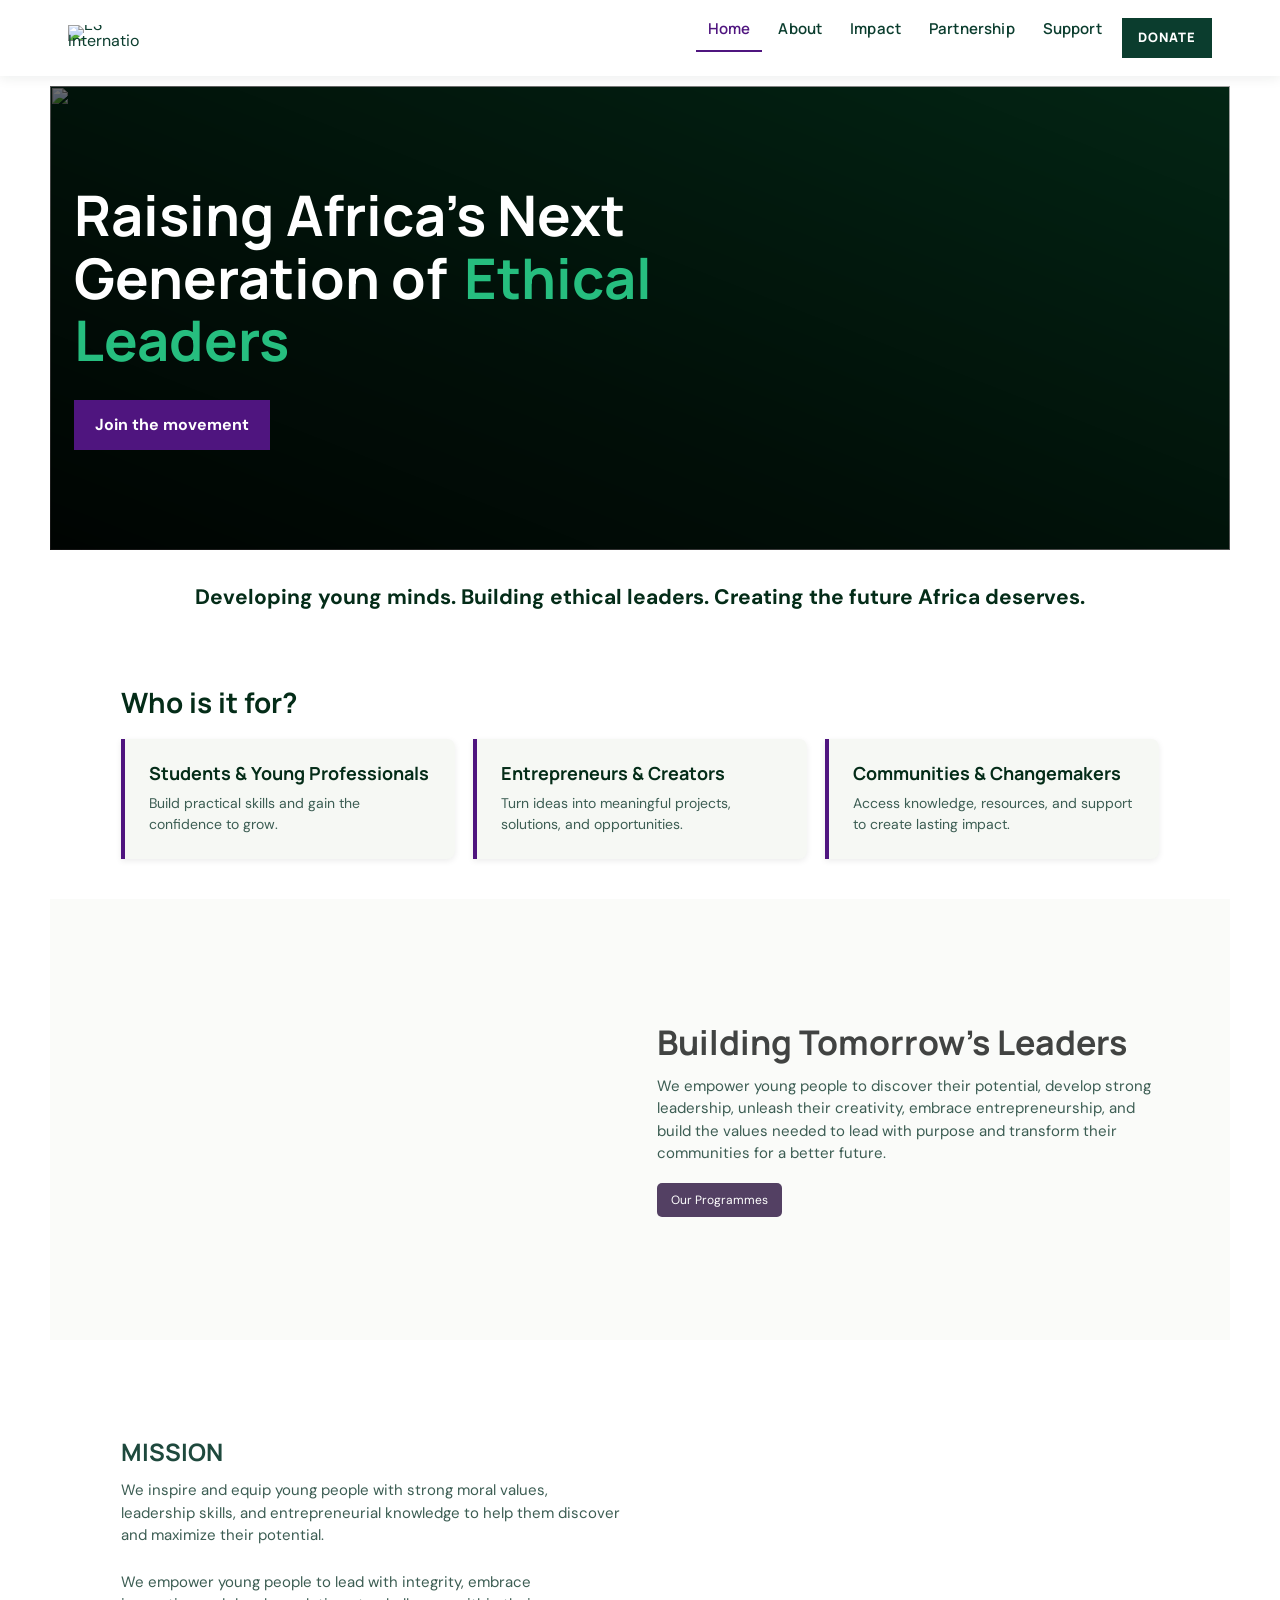
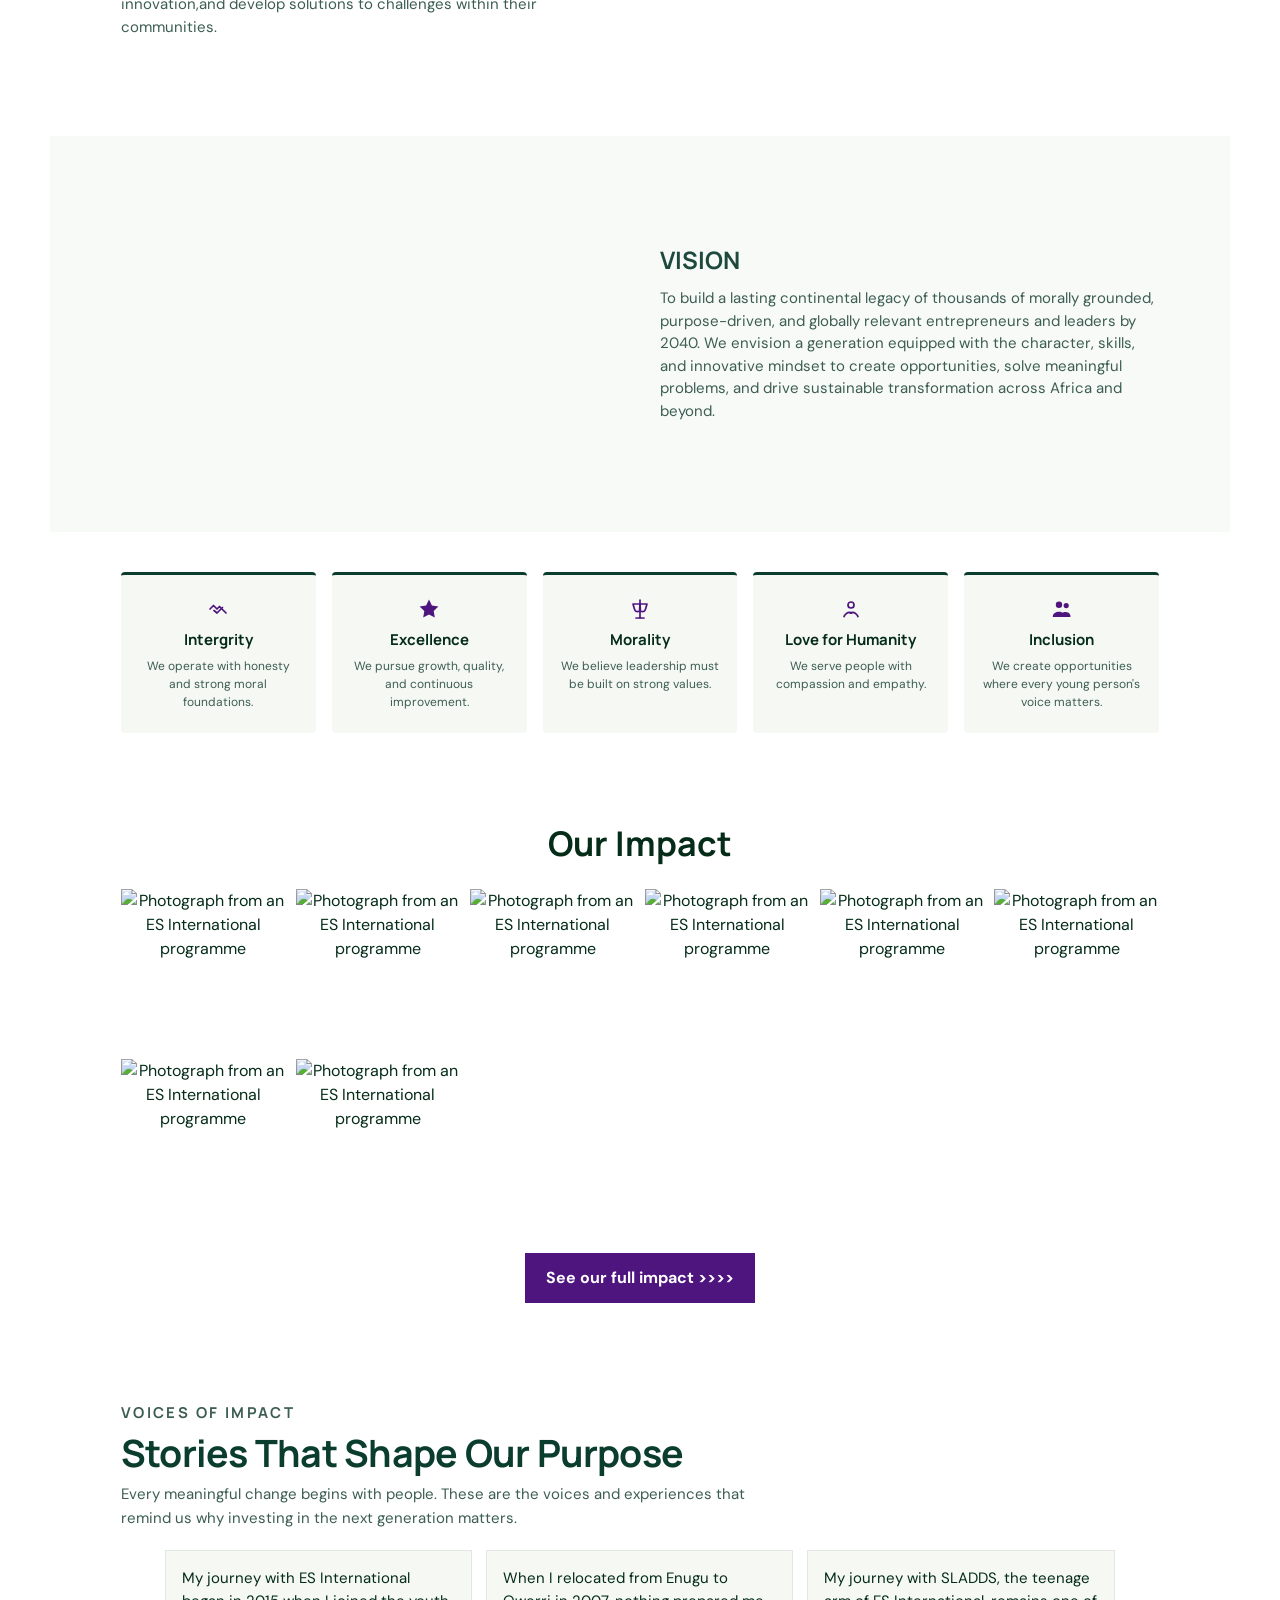
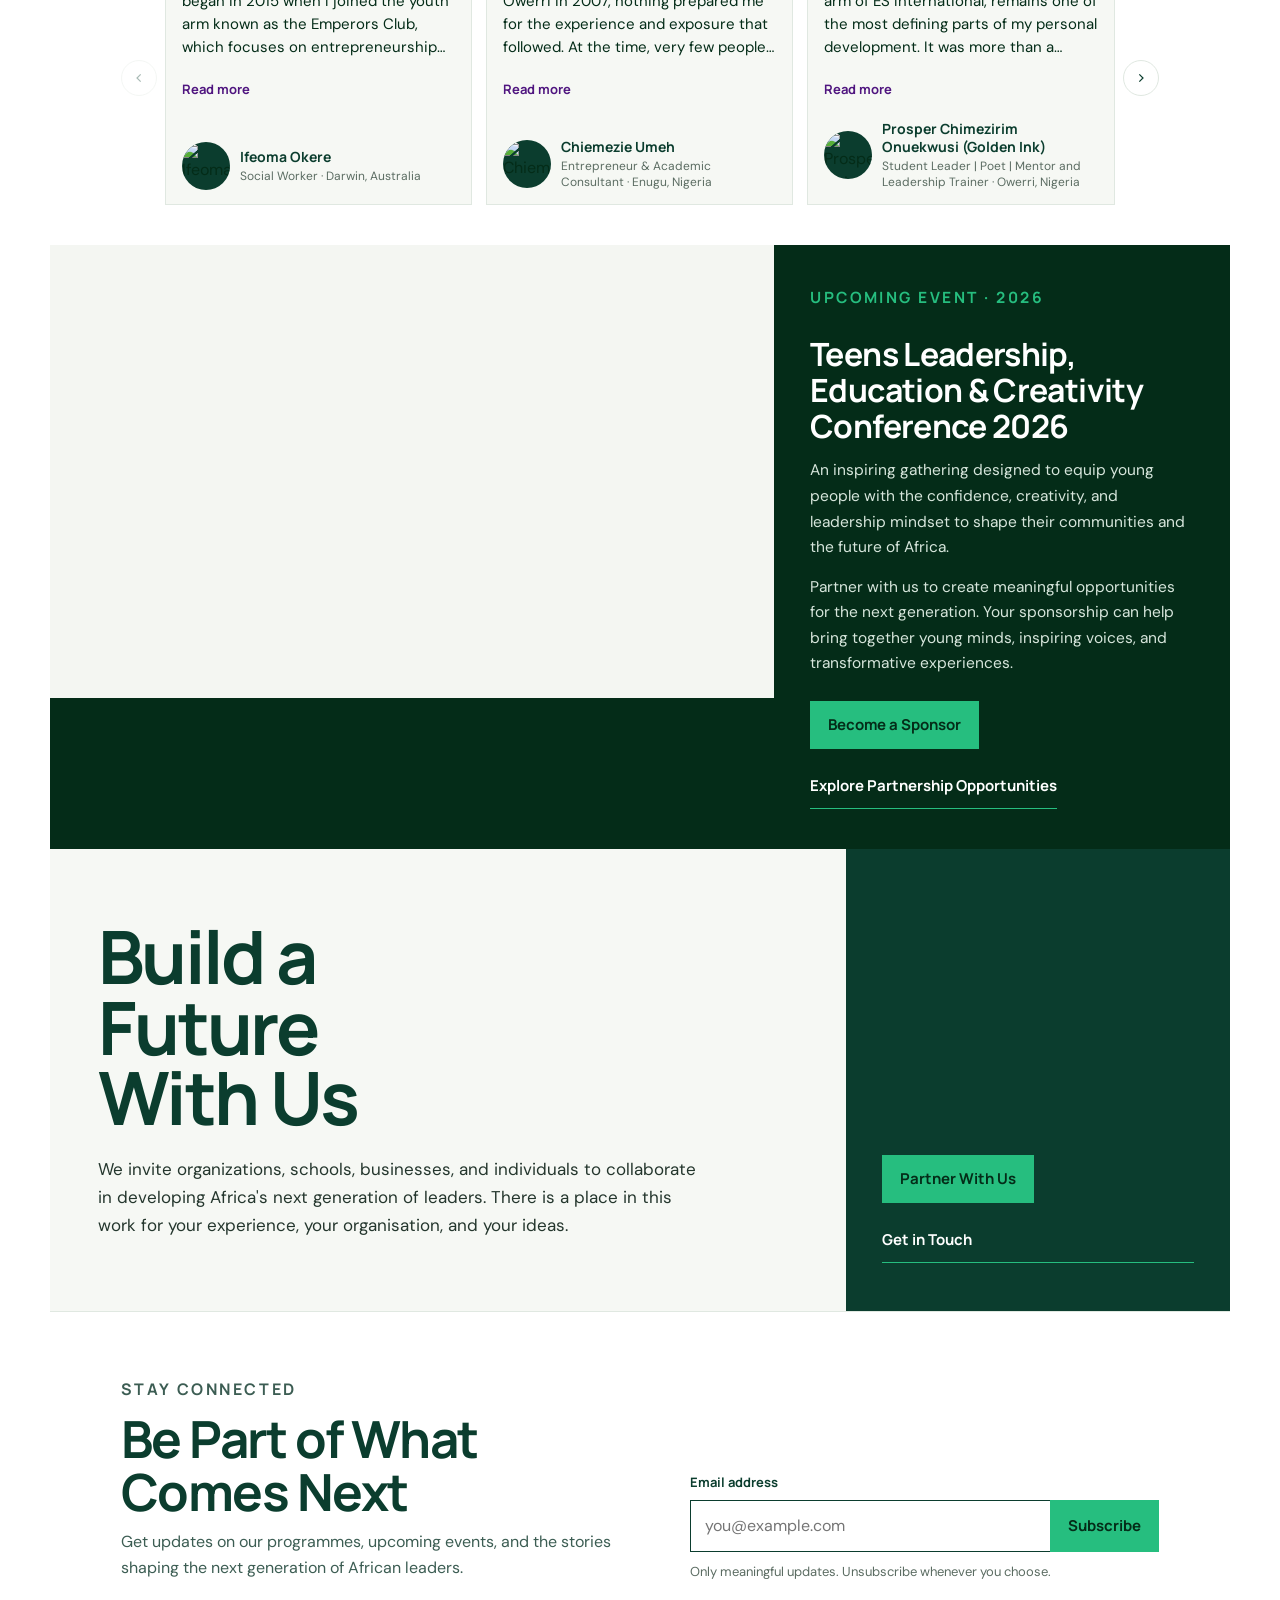
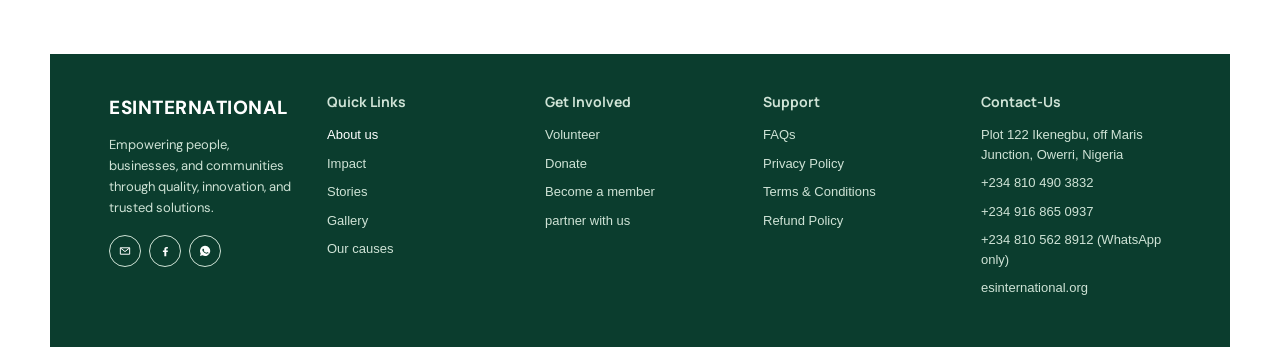
==== index.html @ cbd88cc2 "Update image elements across multiple pages to include data attributes for dynamic loading, and add " ====
<!DOCTYPE html>
<html lang="en">

<head>
  <meta charset="UTF-8">
  <meta name="viewport" content="width=device-width, initial-scale=1">
  <title>Home - ESINTERNATIONAL</title>
  <link rel="preconnect" href="https://fonts.googleapis.com">
  <link rel="preconnect" href="https://fonts.gstatic.com" crossorigin>
  <link href="https://fonts.googleapis.com/css2?family=DM+Sans:ital,opsz,wght@0,9..40,400;0,9..40,500;0,9..40,700&family=Manrope:wght@600;700;800&display=swap" rel="stylesheet">
  <link rel="preload" as="image" href="https://res.cloudinary.com/ytqwaayr/image/upload/f_auto,q_auto,w_1280/v1790820852/file_00000000d9d48210a40a901cc778ddf7.png" imagesrcset="https://res.cloudinary.com/ytqwaayr/image/upload/f_auto,q_auto,w_640/v1790820852/file_00000000d9d48210a40a901cc778ddf7.png 640w, https://res.cloudinary.com/ytqwaayr/image/upload/f_auto,q_auto,w_960/v1790820852/file_00000000d9d48210a40a901cc778ddf7.png 960w, https://res.cloudinary.com/ytqwaayr/image/upload/f_auto,q_auto,w_1280/v1790820852/file_00000000d9d48210a40a901cc778ddf7.png 1280w, https://res.cloudinary.com/ytqwaayr/image/upload/f_auto,q_auto,w_1600/v1790820852/file_00000000d9d48210a40a901cc778ddf7.png 1600w" imagesizes="100vw" fetchpriority="high">
  <link href="https://cdn.jsdelivr.net/npm/bootstrap@5.3.8/dist/css/bootstrap.min.css" rel="stylesheet" integrity="sha384-sRIl4kxILFvY47J16cr9ZwB07vP4J8+LH7qKQnuqkuIAvNWLzeN8tE5YBujZqJLB" crossorigin="anonymous">
  <link rel="stylesheet" href="style.css">
</head>

<body>
  <a class="skip-link" href="#main">Skip to content</a>
  <header class="site-header">
    <button class="nav-backdrop" type="button" tabindex="-1" aria-label="Close menu"></button>
    <div class="site-header-inner">
      <a class="logo" href="index.html" aria-label="ES International">
        <img src="https://res.cloudinary.com/ytqwaayr/image/upload/f_auto,q_auto,w_160/v1791012671/transparent-color-logo.png" alt="ES International" width="1913" height="680" decoding="async">
      </a>
      <button class="nav-toggle" type="button" aria-expanded="false" aria-controls="site-nav" aria-label="Open menu">
        <span class="nav-toggle-box" aria-hidden="true"><span></span><span></span><span></span></span>
      </button>
      <nav id="site-nav" class="site-nav" aria-label="Primary">
        <ul class="navlink">
          <li><a href="index.html" aria-current="page">Home</a></li>
          <li><a href="about.html">About</a></li>
          <li><a href="impact.html">Impact</a></li>
          <li><a href="partnership.html">Partnership</a></li>
          <li><a href="support.html">Support</a></li>
          <!-- Restore when programmes.html exists: <li><a href="programmes.html">Programmes</a></li> -->
        </ul>
        <a class="nav-donate" href="donate.html">Donate</a>
      </nav>
    </div>
  </header>

  <div id="page-body">
    <div class="container">
      <main id="main">
        <section class="hero">
          <div id="heroCarousel" class="carousel slide carousel-fade hero-carousel" data-bs-ride="carousel" aria-label="Home highlights">
            <div class="carousel-inner">
              <div class="carousel-item active">
                <img src="https://res.cloudinary.com/ytqwaayr/image/upload/f_auto,q_auto,w_1280/v1790820852/file_00000000d9d48210a40a901cc778ddf7.png" srcset="https://res.cloudinary.com/ytqwaayr/image/upload/f_auto,q_auto,w_640/v1790820852/file_00000000d9d48210a40a901cc778ddf7.png 640w, https://res.cloudinary.com/ytqwaayr/image/upload/f_auto,q_auto,w_960/v1790820852/file_00000000d9d48210a40a901cc778ddf7.png 960w, https://res.cloudinary.com/ytqwaayr/image/upload/f_auto,q_auto,w_1280/v1790820852/file_00000000d9d48210a40a901cc778ddf7.png 1280w, https://res.cloudinary.com/ytqwaayr/image/upload/f_auto,q_auto,w_1600/v1790820852/file_00000000d9d48210a40a901cc778ddf7.png 1600w" sizes="100vw" alt="" width="1600" height="1000" fetchpriority="high" decoding="async">
              </div>
              <div class="carousel-item">
                <img src="https://res.cloudinary.com/ytqwaayr/image/upload/f_auto,q_auto,w_1280/v1790820363/file_00000000a0cc8210b4a046cbe4952ed2.png" srcset="https://res.cloudinary.com/ytqwaayr/image/upload/f_auto,q_auto,w_640/v1790820363/file_00000000a0cc8210b4a046cbe4952ed2.png 640w, https://res.cloudinary.com/ytqwaayr/image/upload/f_auto,q_auto,w_960/v1790820363/file_00000000a0cc8210b4a046cbe4952ed2.png 960w, https://res.cloudinary.com/ytqwaayr/image/upload/f_auto,q_auto,w_1280/v1790820363/file_00000000a0cc8210b4a046cbe4952ed2.png 1280w, https://res.cloudinary.com/ytqwaayr/image/upload/f_auto,q_auto,w_1600/v1790820363/file_00000000a0cc8210b4a046cbe4952ed2.png 1600w" sizes="100vw" alt="" width="1600" height="1000" loading="lazy" fetchpriority="low" decoding="async">
              </div>
              <div class="carousel-item">
                <img src="https://res.cloudinary.com/ytqwaayr/image/upload/f_auto,q_auto,w_1280/v1790820358/file_0000000016a8820aaa5c05fa1dc17a0c.png" srcset="https://res.cloudinary.com/ytqwaayr/image/upload/f_auto,q_auto,w_640/v1790820358/file_0000000016a8820aaa5c05fa1dc17a0c.png 640w, https://res.cloudinary.com/ytqwaayr/image/upload/f_auto,q_auto,w_960/v1790820358/file_0000000016a8820aaa5c05fa1dc17a0c.png 960w, https://res.cloudinary.com/ytqwaayr/image/upload/f_auto,q_auto,w_1280/v1790820358/file_0000000016a8820aaa5c05fa1dc17a0c.png 1280w, https://res.cloudinary.com/ytqwaayr/image/upload/f_auto,q_auto,w_1600/v1790820358/file_0000000016a8820aaa5c05fa1dc17a0c.png 1600w" sizes="100vw" alt="" width="1600" height="1000" loading="lazy" fetchpriority="low" decoding="async">
              </div>
              <div class="carousel-item">
                <img src="https://res.cloudinary.com/ytqwaayr/image/upload/f_auto,q_auto,w_1280/v1790820877/IMG-20260930-WA0021.jpg" srcset="https://res.cloudinary.com/ytqwaayr/image/upload/f_auto,q_auto,w_640/v1790820877/IMG-20260930-WA0021.jpg 640w, https://res.cloudinary.com/ytqwaayr/image/upload/f_auto,q_auto,w_960/v1790820877/IMG-20260930-WA0021.jpg 960w, https://res.cloudinary.com/ytqwaayr/image/upload/f_auto,q_auto,w_1280/v1790820877/IMG-20260930-WA0021.jpg 1280w, https://res.cloudinary.com/ytqwaayr/image/upload/f_auto,q_auto,w_1600/v1790820877/IMG-20260930-WA0021.jpg 1600w" sizes="100vw" alt="" width="1600" height="1000" loading="lazy" fetchpriority="low" decoding="async">
              </div>
              <div class="carousel-item">
                <img src="https://res.cloudinary.com/ytqwaayr/image/upload/f_auto,q_auto,w_1280/v1790820658/IMG-20260930-WA0020.jpg" srcset="https://res.cloudinary.com/ytqwaayr/image/upload/f_auto,q_auto,w_640/v1790820658/IMG-20260930-WA0020.jpg 640w, https://res.cloudinary.com/ytqwaayr/image/upload/f_auto,q_auto,w_960/v1790820658/IMG-20260930-WA0020.jpg 960w, https://res.cloudinary.com/ytqwaayr/image/upload/f_auto,q_auto,w_1280/v1790820658/IMG-20260930-WA0020.jpg 1280w, https://res.cloudinary.com/ytqwaayr/image/upload/f_auto,q_auto,w_1600/v1790820658/IMG-20260930-WA0020.jpg 1600w" sizes="100vw" alt="" width="1600" height="1000" loading="lazy" fetchpriority="low" decoding="async">
              </div>
              <div class="carousel-item">
                <img src="https://res.cloudinary.com/ytqwaayr/image/upload/f_auto,q_auto,w_1280/v1790820624/IMG-20260930-WA0022.jpg" srcset="https://res.cloudinary.com/ytqwaayr/image/upload/f_auto,q_auto,w_640/v1790820624/IMG-20260930-WA0022.jpg 640w, https://res.cloudinary.com/ytqwaayr/image/upload/f_auto,q_auto,w_960/v1790820624/IMG-20260930-WA0022.jpg 960w, https://res.cloudinary.com/ytqwaayr/image/upload/f_auto,q_auto,w_1280/v1790820624/IMG-20260930-WA0022.jpg 1280w, https://res.cloudinary.com/ytqwaayr/image/upload/f_auto,q_auto,w_1600/v1790820624/IMG-20260930-WA0022.jpg 1600w" sizes="100vw" alt="" width="1600" height="1000" loading="lazy" fetchpriority="low" decoding="async">
              </div>
              <!-- CAROUSEL_IMAGE_07: picture2_tcbxvy.jpg -->
              <div class="carousel-item">
                <img src="https://res.cloudinary.com/dtkluxukm/image/upload/f_auto,q_auto,w_1280/v1792510172/picture2_tcbxvy.jpg" srcset="https://res.cloudinary.com/dtkluxukm/image/upload/f_auto,q_auto,w_640/v1792510172/picture2_tcbxvy.jpg 640w, https://res.cloudinary.com/dtkluxukm/image/upload/f_auto,q_auto,w_960/v1792510172/picture2_tcbxvy.jpg 960w, https://res.cloudinary.com/dtkluxukm/image/upload/f_auto,q_auto,w_1280/v1792510172/picture2_tcbxvy.jpg 1280w, https://res.cloudinary.com/dtkluxukm/image/upload/f_auto,q_auto,w_1600/v1792510172/picture2_tcbxvy.jpg 1600w" sizes="100vw" alt="Young people and adults seated together at an ES International gathering" width="1600" height="1000" loading="lazy" fetchpriority="low" decoding="async">
              </div>
              <!-- CAROUSEL_IMAGE_08: picture4_r4zs6h.jpg -->
              <div class="carousel-item">
                <img src="https://res.cloudinary.com/dtkluxukm/image/upload/f_auto,q_auto,w_1280/v1792510171/picture4_r4zs6h.jpg" srcset="https://res.cloudinary.com/dtkluxukm/image/upload/f_auto,q_auto,w_640/v1792510171/picture4_r4zs6h.jpg 640w, https://res.cloudinary.com/dtkluxukm/image/upload/f_auto,q_auto,w_960/v1792510171/picture4_r4zs6h.jpg 960w, https://res.cloudinary.com/dtkluxukm/image/upload/f_auto,q_auto,w_1280/v1792510171/picture4_r4zs6h.jpg 1280w, https://res.cloudinary.com/dtkluxukm/image/upload/f_auto,q_auto,w_1600/v1792510171/picture4_r4zs6h.jpg 1600w" sizes="100vw" alt="A group of young people gathered outside during an ES International programme" width="1600" height="1000" loading="lazy" fetchpriority="low" decoding="async">
              </div>
              <!-- CAROUSEL_IMAGE_09: picture5_ygig3c.jpg -->
              <div class="carousel-item">
                <img src="https://res.cloudinary.com/dtkluxukm/image/upload/f_auto,q_auto,w_1280/v1792510171/picture5_ygig3c.jpg" srcset="https://res.cloudinary.com/dtkluxukm/image/upload/f_auto,q_auto,w_640/v1792510171/picture5_ygig3c.jpg 640w, https://res.cloudinary.com/dtkluxukm/image/upload/f_auto,q_auto,w_960/v1792510171/picture5_ygig3c.jpg 960w, https://res.cloudinary.com/dtkluxukm/image/upload/f_auto,q_auto,w_1280/v1792510171/picture5_ygig3c.jpg 1280w, https://res.cloudinary.com/dtkluxukm/image/upload/f_auto,q_auto,w_1600/v1792510171/picture5_ygig3c.jpg 1600w" sizes="100vw" alt="Students seated in a hall during an ES International session" width="1600" height="1000" loading="lazy" fetchpriority="low" decoding="async">
              </div>
              <!-- CAROUSEL_IMAGE_10: picture1_khkvit.jpg -->
              <div class="carousel-item">
                <img src="https://res.cloudinary.com/dtkluxukm/image/upload/f_auto,q_auto,w_1280/v1792510172/picture1_khkvit.jpg" srcset="https://res.cloudinary.com/dtkluxukm/image/upload/f_auto,q_auto,w_640/v1792510172/picture1_khkvit.jpg 640w, https://res.cloudinary.com/dtkluxukm/image/upload/f_auto,q_auto,w_960/v1792510172/picture1_khkvit.jpg 960w, https://res.cloudinary.com/dtkluxukm/image/upload/f_auto,q_auto,w_1280/v1792510172/picture1_khkvit.jpg 1280w, https://res.cloudinary.com/dtkluxukm/image/upload/f_auto,q_auto,w_1600/v1792510172/picture1_khkvit.jpg 1600w" sizes="100vw" alt="ES International participants and facilitators posing together" width="1600" height="1000" loading="lazy" fetchpriority="low" decoding="async">
              </div>
              <!-- CAROUSEL_IMAGE_11: picture3_lyu0ut.jpg -->
              <div class="carousel-item">
                <img src="https://res.cloudinary.com/dtkluxukm/image/upload/f_auto,q_auto,w_1280/v1792510170/picture3_lyu0ut.jpg" srcset="https://res.cloudinary.com/dtkluxukm/image/upload/f_auto,q_auto,w_640/v1792510170/picture3_lyu0ut.jpg 640w, https://res.cloudinary.com/dtkluxukm/image/upload/f_auto,q_auto,w_960/v1792510170/picture3_lyu0ut.jpg 960w, https://res.cloudinary.com/dtkluxukm/image/upload/f_auto,q_auto,w_1280/v1792510170/picture3_lyu0ut.jpg 1280w, https://res.cloudinary.com/dtkluxukm/image/upload/f_auto,q_auto,w_1600/v1792510170/picture3_lyu0ut.jpg 1600w" sizes="100vw" alt="Participants in discussion at an ES International meeting" width="1600" height="1000" loading="lazy" fetchpriority="low" decoding="async">
              </div>
            </div>
          </div>
          <div class="hero-content">
            <h1>Raising Africa's Next Generation of <span>Ethical Leaders</span> </h1>
            <a class="button" href="#">Join the movement</a>
          </div>
        </section>

        <div class="core-message">
          <p>Developing young minds. Building ethical leaders. Creating the future Africa deserves.</p>
        </div>

        <section class="identity">
          <h3>Who is it for?</h3>
          <div class="box-1">
            <div class="target">
              <h4>Students & Young Professionals</h4>
              <p>Build practical skills and gain the confidence to grow.</p>
            </div>
            <div class="target">
              <h4>Entrepreneurs & Creators</h4>
              <p>Turn ideas into meaningful projects, solutions, and opportunities.</p>
            </div>
            <div class="target">
              <h4>Communities & Changemakers</h4>
              <p>Access knowledge, resources, and support to create lasting impact.</p>
            </div>
          </div>
        </section>

        <section class="sladd">
          <div class="sladd-img">
            <img src="https://res.cloudinary.com/ytqwaayr/image/upload/f_auto,q_auto,w_900/v1791165251/gallery-6.png" srcset="https://res.cloudinary.com/ytqwaayr/image/upload/f_auto,q_auto,w_480/v1791165251/gallery-6.png 480w, https://res.cloudinary.com/ytqwaayr/image/upload/f_auto,q_auto,w_900/v1791165251/gallery-6.png 900w, https://res.cloudinary.com/ytqwaayr/image/upload/f_auto,q_auto,w_1200/v1791165251/gallery-6.png 1200w" sizes="(max-width: 900px) 100vw, 560px" alt="Participants at an ES International programme" width="1286" height="900" loading="lazy" decoding="async">
          </div>
          <div class="sladd-text">
            <h4>Building Tomorrow’s Leaders</h4>
            <p>We empower young people to discover their potential, develop strong leadership, unleash their creativity, embrace entrepreneurship, and build the values needed to lead with purpose and transform their communities for a better future.</p>
            <a href="#" class="p-link"> Our Programmes</a>
          </div>
        </section>

        <section class="mission">
          <div class="mission-text">
            <h3>MISSION</h3>
            <p>We inspire and equip young people with strong moral values, leadership skills,
              and entrepreneurial knowledge to help them discover and maximize their potential.
            </p>
            <br>
            <p>We empower young people to lead with integrity, embrace innovation,and develop solutions to challenges within their communities.
            </p>
          </div>
          <div class="mission-img">
            <img data-es-image="HOME_MISSION_IMAGE_URL" src="https://res.cloudinary.com/ytqwaayr/image/upload/f_auto,q_auto,w_900/v1791165277/gallery-3.png" srcset="https://res.cloudinary.com/ytqwaayr/image/upload/f_auto,q_auto,w_480/v1791165277/gallery-3.png 480w, https://res.cloudinary.com/ytqwaayr/image/upload/f_auto,q_auto,w_900/v1791165277/gallery-3.png 900w, https://res.cloudinary.com/ytqwaayr/image/upload/f_auto,q_auto,w_1200/v1791165277/gallery-3.png 1200w" sizes="(max-width: 900px) 100vw, 560px" alt="ES International programme participants" width="1268" height="1240" loading="lazy" decoding="async">
          </div>
        </section>

        <section class="vision">
          <div class="vision-img">
            <img data-es-image="HOME_VISION_IMAGE_URL" src="https://res.cloudinary.com/ytqwaayr/image/upload/f_auto,q_auto,w_900/v1791165225/gallery-7.png" srcset="https://res.cloudinary.com/ytqwaayr/image/upload/f_auto,q_auto,w_480/v1791165225/gallery-7.png 480w, https://res.cloudinary.com/ytqwaayr/image/upload/f_auto,q_auto,w_900/v1791165225/gallery-7.png 900w, https://res.cloudinary.com/ytqwaayr/image/upload/f_auto,q_auto,w_1200/v1791165225/gallery-7.png 1200w" sizes="(max-width: 900px) 100vw, 560px" alt="Young people at an ES International gathering" width="1132" height="1390" loading="lazy" decoding="async">
          </div>
          <div class="vision-text">
            <h3>VISION</h3>
            <p>To build a lasting continental legacy of thousands of morally grounded, purpose-driven, and globally relevant entrepreneurs and leaders by 2040. We envision a generation equipped with the character, skills, and innovative mindset to create opportunities, solve meaningful problems, and drive sustainable transformation across Africa and beyond.</p>
          </div>
        </section>

        <section class="core-value">
          <div class="box">
            <svg class="glyph" viewBox="0 0 24 24" fill="none" stroke="currentColor" stroke-width="1.7" stroke-linecap="round" stroke-linejoin="round" aria-hidden="true" focusable="false"><path d="M8 13.5 11 16l5.5-5.5"/><path d="m4 12 3.5-3.5L11 12l2.5-2.5L20 16"/></svg>
            <h3> Intergrity</h3>
            <p>We operate with honesty and strong moral foundations.</p>
          </div>
          <div class="box">
            <svg class="glyph" viewBox="0 0 24 24" aria-hidden="true" focusable="false"><path fill="currentColor" d="M12 2.6 14.9 8.5l6.5.9-4.7 4.6 1.1 6.5L12 17.4 6.2 20.5l1.1-6.5L2.6 9.4l6.5-.9L12 2.6z"/></svg>
            <h3> Excellence </h3>
            <p>We pursue growth, quality, and continuous improvement.</p>
          </div>
          <div class="box">
            <svg class="glyph" viewBox="0 0 24 24" fill="none" stroke="currentColor" stroke-width="1.7" stroke-linecap="round" stroke-linejoin="round" aria-hidden="true" focusable="false"><path d="M12 3v18"/><path d="M8 21h8"/><path d="M12 7H5l1.6 5.4a3 3 0 0 0 5.8 0L12 7z"/><path d="M12 7h7l-1.6 5.4a3 3 0 0 1-5.8 0L12 7z"/></svg>
            <h3> Morality </h3>
            <p>We believe leadership must be built on strong values.</p>
          </div>
          <div class="box">
            <svg class="glyph" viewBox="0 0 24 24" fill="none" stroke="currentColor" stroke-width="1.7" stroke-linecap="round" aria-hidden="true" focusable="false"><circle cx="12" cy="8" r="3"/><path d="M5 19.5c1.4-2.8 3.6-4.2 5.5-4.2.9 0 1.6.3 2.2.8"/><path d="M19 19.5c-1.4-2.8-3.6-4.2-5.5-4.2-.9 0-1.6.3-2.2.8"/></svg>
            <h3> Love for Humanity </h3>
            <p>We serve people with compassion and empathy.</p>
          </div>
          <div class="box">
            <svg class="glyph" viewBox="0 0 24 24" aria-hidden="true" focusable="false"><path fill="currentColor" d="M9 11a3.2 3.2 0 1 0 0-6.4A3.2 3.2 0 0 0 9 11zm7.2.2a2.6 2.6 0 1 0 0-5.2 2.6 2.6 0 0 0 0 5.2zM2.8 19.2c.3-2.6 3-4.4 6.2-4.4s5.9 1.8 6.2 4.4V20H2.8v-.8zm9.6-.3c-.2-1.5.3-2.9 1.3-3.8.5-.1 1.1-.2 1.6-.2 2.5 0 4.6 1.2 5.1 3.4V20h-8v-1.1z"/></svg>
            <h3> Inclusion </h3>
            <p>We create opportunities where every young person's voice matters.</p>
          </div>
        </section>

        <section class="impact">
          <h2 class="impact-title">Our Impact</h2>
          <div class="gallery">
            <img src="https://res.cloudinary.com/ytqwaayr/image/upload/f_auto,q_auto,w_480/v1791012673/gall1.jpg" srcset="https://res.cloudinary.com/ytqwaayr/image/upload/f_auto,q_auto,w_320/v1791012673/gall1.jpg 320w, https://res.cloudinary.com/ytqwaayr/image/upload/f_auto,q_auto,w_640/v1791012673/gall1.jpg 640w" sizes="(max-width: 640px) 50vw, 180px" alt="Photograph from an ES International programme" width="1280" height="960" loading="lazy" decoding="async">
            <img src="https://res.cloudinary.com/ytqwaayr/image/upload/f_auto,q_auto,w_480/v1791039679/file_00000000d1748210aa62f8321fd656da.png" srcset="https://res.cloudinary.com/ytqwaayr/image/upload/f_auto,q_auto,w_320/v1791039679/file_00000000d1748210aa62f8321fd656da.png 320w, https://res.cloudinary.com/ytqwaayr/image/upload/f_auto,q_auto,w_640/v1791039679/file_00000000d1748210aa62f8321fd656da.png 640w" sizes="(max-width: 640px) 50vw, 180px" alt="Photograph from an ES International programme" width="1448" height="1000" loading="lazy" decoding="async">
            <img src="https://res.cloudinary.com/ytqwaayr/image/upload/f_auto,q_auto,w_480/v1791163025/gall3.png" srcset="https://res.cloudinary.com/ytqwaayr/image/upload/f_auto,q_auto,w_320/v1791163025/gall3.png 320w, https://res.cloudinary.com/ytqwaayr/image/upload/f_auto,q_auto,w_640/v1791163025/gall3.png 640w" sizes="(max-width: 640px) 50vw, 180px" alt="Photograph from an ES International programme" width="1254" height="900" loading="lazy" decoding="async">
            <img src="https://res.cloudinary.com/ytqwaayr/image/upload/f_auto,q_auto,w_480/v1791012669/gall4.jpg" srcset="https://res.cloudinary.com/ytqwaayr/image/upload/f_auto,q_auto,w_320/v1791012669/gall4.jpg 320w, https://res.cloudinary.com/ytqwaayr/image/upload/f_auto,q_auto,w_480/v1791012669/gall4.jpg 480w" sizes="(max-width: 640px) 50vw, 180px" alt="Photograph from an ES International programme" width="206" height="200" loading="lazy" decoding="async">
            <img src="https://res.cloudinary.com/ytqwaayr/image/upload/f_auto,q_auto,w_480/v1791164315/file_000000009d14720c94cccd9c7b6371e4.png" srcset="https://res.cloudinary.com/ytqwaayr/image/upload/f_auto,q_auto,w_320/v1791164315/file_000000009d14720c94cccd9c7b6371e4.png 320w, https://res.cloudinary.com/ytqwaayr/image/upload/f_auto,q_auto,w_640/v1791164315/file_000000009d14720c94cccd9c7b6371e4.png 640w" sizes="(max-width: 640px) 50vw, 180px" alt="Photograph from an ES International programme" width="1402" height="1000" loading="lazy" decoding="async">
            <img src="https://res.cloudinary.com/ytqwaayr/image/upload/f_auto,q_auto,w_480/v1791012669/gall6.jpg" srcset="https://res.cloudinary.com/ytqwaayr/image/upload/f_auto,q_auto,w_320/v1791012669/gall6.jpg 320w, https://res.cloudinary.com/ytqwaayr/image/upload/f_auto,q_auto,w_480/v1791012669/gall6.jpg 480w" sizes="(max-width: 640px) 50vw, 180px" alt="Photograph from an ES International programme" width="206" height="200" loading="lazy" decoding="async">
            <img src="https://res.cloudinary.com/ytqwaayr/image/upload/f_auto,q_auto,w_480/v1791012668/gall7.jpg" srcset="https://res.cloudinary.com/ytqwaayr/image/upload/f_auto,q_auto,w_320/v1791012668/gall7.jpg 320w, https://res.cloudinary.com/ytqwaayr/image/upload/f_auto,q_auto,w_480/v1791012668/gall7.jpg 480w" sizes="(max-width: 640px) 50vw, 180px" alt="Photograph from an ES International programme" width="206" height="200" loading="lazy" decoding="async">
            <img src="https://res.cloudinary.com/ytqwaayr/image/upload/f_auto,q_auto,w_480/v1791012669/gall9.jpg" srcset="https://res.cloudinary.com/ytqwaayr/image/upload/f_auto,q_auto,w_320/v1791012669/gall9.jpg 320w, https://res.cloudinary.com/ytqwaayr/image/upload/f_auto,q_auto,w_480/v1791012669/gall9.jpg 480w" sizes="(max-width: 640px) 50vw, 180px" alt="Photograph from an ES International programme" width="206" height="200" loading="lazy" decoding="async">
          </div>
          <a href="impact.html" class="button">See our full impact >>>></a>
        </section>

        <section class="voices" aria-labelledby="voices-title">
          <div class="voices-intro">
            <p class="kicker">Voices of impact</p>
            <h2 id="voices-title">Stories That Shape Our Purpose</h2>
            <p>Every meaningful change begins with people. These are the voices and experiences that remind us why investing in the next generation matters.</p>
          </div>
          <div class="voice-carousel">
            <button class="voice-arrow" id="voice-prev" type="button" aria-label="Previous testimonials">
              <svg viewBox="0 0 24 24" aria-hidden="true" focusable="false"><path fill="none" stroke="currentColor" stroke-width="1.8" d="M14.5 6.5 9 12l5.5 5.5"/></svg>
            </button>
            <div class="voice-viewport" id="voice-viewport">
              <div class="voice-track" id="voice-track"></div>
            </div>
            <button class="voice-arrow" id="voice-next" type="button" aria-label="Next testimonials">
              <svg viewBox="0 0 24 24" aria-hidden="true" focusable="false"><path fill="none" stroke="currentColor" stroke-width="1.8" d="M9.5 6.5 15 12l-5.5 5.5"/></svg>
            </button>
          </div>
          <div class="voice-modal" id="voice-modal" hidden>
            <button class="voice-modal-backdrop" id="voice-modal-backdrop" type="button" aria-label="Close testimonial"></button>
            <div class="voice-modal-panel" id="voice-dialog" role="dialog" aria-modal="true" aria-labelledby="voice-modal-name">
              <button class="voice-modal-close" id="voice-modal-close" type="button" aria-label="Close">×</button>
              <div class="voice-modal-scroll" id="voice-modal-scroll" tabindex="0"></div>
              <div class="voice-modal-nav">
                <button class="voice-modal-prev" id="voice-modal-prev" type="button" aria-label="Previous testimonial">
                  <svg viewBox="0 0 24 24" aria-hidden="true" focusable="false"><path fill="none" stroke="currentColor" stroke-width="1.8" d="M14.5 6.5 9 12l5.5 5.5"/></svg>
                </button>
                <button class="voice-modal-next" id="voice-modal-next" type="button" aria-label="Next testimonial">
                  <svg viewBox="0 0 24 24" aria-hidden="true" focusable="false"><path fill="none" stroke="currentColor" stroke-width="1.8" d="M9.5 6.5 15 12l-5.5 5.5"/></svg>
                </button>
              </div>
            </div>
          </div>
        </section>

        <section class="conference" aria-labelledby="conference-title">
          <div class="conference-art">
            <!-- CONFERENCE_BANNER_IMAGE_URL: https://res.cloudinary.com/dtkluxukm/image/upload/v1792510828/LANDSCAPE.jpg_uwjln9.jpg — keep the full poster visible -->
            <img src="https://res.cloudinary.com/dtkluxukm/image/upload/f_auto,q_auto,w_1400/v1792510828/LANDSCAPE.jpg_uwjln9.jpg" srcset="https://res.cloudinary.com/dtkluxukm/image/upload/f_auto,q_auto,w_640/v1792510828/LANDSCAPE.jpg_uwjln9.jpg 640w, https://res.cloudinary.com/dtkluxukm/image/upload/f_auto,q_auto,w_960/v1792510828/LANDSCAPE.jpg_uwjln9.jpg 960w, https://res.cloudinary.com/dtkluxukm/image/upload/f_auto,q_auto,w_1400/v1792510828/LANDSCAPE.jpg_uwjln9.jpg 1400w, https://res.cloudinary.com/dtkluxukm/image/upload/f_auto,q_auto,w_2000/v1792510828/LANDSCAPE.jpg_uwjln9.jpg 2000w" sizes="(max-width: 900px) 100vw, 62vw" alt="Poster for the Teens Leadership, Education and Creativity Conference 2026" width="1600" height="1000" loading="lazy" decoding="async">
          </div>
          <div class="conference-copy">
            <p class="kicker">Upcoming event · 2026</p>
            <h2 id="conference-title">Teens Leadership, Education &amp; Creativity Conference 2026</h2>
            <p>An inspiring gathering designed to equip young people with the confidence, creativity, and leadership mindset to shape their communities and the future of Africa.</p>
            <p>Partner with us to create meaningful opportunities for the next generation. Your sponsorship can help bring together young minds, inspiring voices, and transformative experiences.</p>
            <!-- EVENT_DETAILS: add an approved date, venue, or time here later. -->
            <div class="conference-actions">
              <a class="conference-primary" href="support.html#contact">Become a Sponsor</a>
              <a class="conference-secondary" href="partnership.html">Explore Partnership Opportunities</a>
            </div>
          </div>
        </section>

        <section class="cta" aria-labelledby="future-title">
          <div class="cta-text">
            <h2 id="future-title">Build a Future With Us</h2>
            <p>We invite organizations, schools, businesses, and individuals to collaborate in developing Africa's next generation of leaders. There is a place in this work for your experience, your organisation, and your ideas.</p>
          </div>
          <div class="cta-actions">
            <a class="cta-primary" href="partnership.html">Partner With Us</a>
            <a class="cta-secondary" href="support.html#contact">Get in Touch</a>
          </div>
        </section>

        <section class="newsletter" aria-labelledby="newsletter-title">
          <div class="newsletter-copy">
            <p class="kicker">Stay connected</p>
            <h2 id="newsletter-title">Be Part of What Comes Next</h2>
            <p>Get updates on our programmes, upcoming events, and the stories shaping the next generation of African leaders.</p>
          </div>
          <form class="newsletter-form" id="newsletter-form" method="post" action="index.html" novalidate onsubmit="return false">
            <label for="newsletter-email">Email address</label>
            <div class="newsletter-row">
              <input id="newsletter-email" name="email" type="email" autocomplete="email" required placeholder="you@example.com" inputmode="email">
              <button type="submit">Subscribe</button>
            </div>
            <p class="newsletter-privacy">Only meaningful updates. Unsubscribe whenever you choose.</p>
            <p id="newsletter-note" role="status" hidden></p>
          </form>
        </section>
      </main>

      <footer>
        <div class="footer-context">
          <div class="footer-logo">
            <p>ESINTERNATIONAL</p>
          </div>
          <div class="footer-text">
            <p>Empowering people, businesses, and communities through quality, innovation, and trusted solutions.</p>
          </div>
          <div class="footer-icons">
            <!-- OFFICIAL_EMAIL: no address is configured. Replace this span with <a class="social" href="mailto:ADDRESS"> when one is supplied. -->
            <span class="social" role="img" aria-label="Email, address not yet available"><svg class="glyph" viewBox="0 0 24 24" focusable="false" aria-hidden="true"><path fill="none" stroke="currentColor" stroke-width="1.7" d="M4 6.5h16v11H4z"/><path fill="none" stroke="currentColor" stroke-width="1.7" d="m4.5 7 7.5 6 7.5-6"/></svg></span>
            <!-- FACEBOOK_PAGE_URL: no official page is configured. Replace this span with <a class="social" href="URL" target="_blank" rel="noopener noreferrer"> when one is supplied. -->
            <span class="social" role="img" aria-label="Facebook, link not yet available"><svg class="glyph" viewBox="0 0 24 24" focusable="false" aria-hidden="true"><path fill="currentColor" d="M14.2 21v-7.2h2.4l.4-2.8h-2.8V9.3c0-.8.2-1.4 1.4-1.4H17V5.4c-.3 0-1.2-.1-2.3-.1-2.3 0-3.8 1.4-3.8 4v1.7H8.4v2.8h2.5V21h3.3z"/></svg></span>
            <a class="social" href="https://wa.me/2348105628912" target="_blank" rel="noopener noreferrer" aria-label="WhatsApp"><svg class="glyph" viewBox="0 0 24 24" focusable="false" aria-hidden="true"><path fill="currentColor" d="M12 3.2A8.7 8.7 0 0 0 4.6 16.3L3.4 20.6l4.4-1.2A8.7 8.7 0 1 0 12 3.2zm4.8 12.3c-.2.6-1.1 1-1.6 1.1-.4.1-1 .1-2.8-.6-2.3-1-3.8-3.3-3.9-3.4-.1-.2-1-1.3-1-2.4s.6-1.7.8-1.9c.2-.2.5-.3.6-.3h.5c.2 0 .4 0 .5.4.2.5.7 1.8.7 1.9.1.1 0 .3-.1.4l-.4.5c-.1.2-.3.3-.1.6.2.3.8 1.3 1.7 2.1 1.1.9 2 1.2 2.3 1.3.3.1.4.1.6-.1.2-.2.7-.8.9-1 .2-.3.4-.2.6-.1.3.1 1.6.8 1.8.9.2.1.4.2.4.3.1.2 0 .7-.2 1.1z"/></svg></a>
          </div>
        </div>
        <div class="quick-links">
          <h5>Quick Links</h5>
          <ul>
            <li class="active">About us</li>
            <li>Impact</li>
            <li>Stories</li>
            <li>Gallery</li>
            <li>Our causes</li>
          </ul>
        </div>
        <div class="get-involved">
          <h5>Get Involved</h5>
          <ul>
            <li>Volunteer</li>
            <li>Donate</li>
            <li>Become a member</li>
            <li>partner with us</li>
          </ul>
        </div>
        <div class="support">
          <h5>Support</h5>
          <ul>
            <li>FAQs</li>
            <li>Privacy Policy</li>
            <li>Terms &amp; Conditions</li>
            <li>Refund Policy</li>
          </ul>
        </div>
        <div class="contact-us">
          <h5>Contact-Us</h5>
          <ul>
            <li>Plot 122 Ikenegbu, off Maris Junction, Owerri, Nigeria</li>
            <li><a href="tel:+2348104903832">+234 810 490 3832</a></li>
            <li><a href="tel:+2349168650937">+234 916 865 0937</a></li>
            <li><a href="https://wa.me/2348105628912" target="_blank" rel="noopener noreferrer">+234 810 562 8912 (WhatsApp only)</a></li>
            <li>esinternational.org</li>
          </ul>
        </div>
      </footer>
    </div>
  </div>

  <script src="https://cdn.jsdelivr.net/npm/bootstrap@5.3.8/dist/js/bootstrap.bundle.min.js" integrity="sha384-FKyoEForCGlyvwx9Hj09JcYn3nv7wiPVlz7YYwJrWVcXK/BmnVDxM+D2scQbITxI" crossorigin="anonymous" defer></script>
  <script src="image-config.js" defer></script>
  <script src="testimonials.js" defer></script>
  <script src="site.js" defer></script>
</body>

</html>
---- style.css ----
:root {
  --green: #0B3D2E;
  --purple: #4F157F;
  --accent: #26BE7F;
  --paper: #F6F8F4;
  --hero-photo: url("youth-emp-800.webp");
}

@media (min-width: 800px) {
  :root {
    --hero-photo: url("youth-emp-1600.webp");
  }
}

* {
  margin: 0;
  padding: 0;
  box-sizing: border-box;
}

html {
  scroll-behavior: smooth;
}

body {
  background-color: white;
  font-family: "DM Sans", sans-serif;
  color: #042C18;
  line-height: 1.5;
}

p {
  margin: 0;
  padding: 0;
  font-family: "DM Sans", sans-serif;
}

h1,
h2,
h3,
h4,
h5,
h6 {
  font-family: "Manrope", sans-serif;
  font-weight: bolder;
  
}

a {
  color: inherit;
  text-decoration: none;
  font-family: inherit;
}

:focus-visible {
  outline: 2px solid #4F157F;
  outline-offset: 3px;
}

h1,
h2,
h3,
p {
  overflow-wrap: break-word;
}

picture {
  display: contents;
}

.skip-link {
  position: absolute;
  left: 16px;
  top: -48px;
  z-index: 80;
  padding: 10px 14px;
  background: #0B3D2E;
  color: #fff;
  font-family: "Manrope", sans-serif;
  font-weight: 700;
  font-size: 14px;
}

.skip-link:focus {
  top: 12px;
}

ul {
  list-style-type: none;
  font-family: inherit;
}

.container {
  max-width: 1200px;
  margin: 0 auto;
  padding: 10px;
}

button,
.btn {
  display: inline-block;
  border: 1px solid #0B3D2E;
  color: white;
  background-color: #0B3D2E;
  font-size: 15px;
  font-family: inherit;
  border-radius: 10px;
  padding: 10px 22px;
  cursor: pointer;
  transition: background-color 0.2s ease, color 0.2s ease;
}

button:hover,
.btn:hover {
  background-color: #4F157F;
  border-color: #4F157F;
  color: white;
}


/* Header */
.site-header {
  position: sticky;
  top: 0;
  z-index: 40;
  background: #fff;
  color: #0B3D2E;
  box-shadow: 0 2px 12px rgba(16, 32, 26, 0.08);
}

.site-header-inner {
  max-width: 1200px;
  margin: 0 auto;
  min-height: 68px;
  padding: 8px 20px;
  display: flex;
  align-items: center;
  justify-content: space-between;
  gap: 16px;
}

.site-header .logo {
  width: 72px;
  flex-shrink: 0;
  line-height: 0;
}

.site-header .logo img {
  width: 100%;
  height: auto;
  display: block;
}

.nav-toggle,
.nav-backdrop {
  display: none;
}

.nav-toggle {
  width: 44px;
  height: 44px;
  padding: 0;
  border: 0;
  border-radius: 0;
  background: transparent;
  color: #0B3D2E;
  align-items: center;
  justify-content: center;
}

.nav-toggle:hover {
  background: transparent;
  border-color: transparent;
  color: #4F157F;
}

.nav-toggle-box {
  position: relative;
  display: block;
  width: 20px;
  height: 14px;
}

.nav-toggle-box span {
  position: absolute;
  left: 0;
  right: 0;
  height: 2px;
  background: currentColor;
  transition: transform 160ms ease, opacity 160ms ease, top 160ms ease;
}

.nav-toggle-box span:nth-child(1) { top: 0; }
.nav-toggle-box span:nth-child(2) { top: 6px; }
.nav-toggle-box span:nth-child(3) { top: 12px; }

.nav-toggle[aria-expanded="true"] .nav-toggle-box span:nth-child(1) {
  top: 6px;
  transform: rotate(45deg);
}

.nav-toggle[aria-expanded="true"] .nav-toggle-box span:nth-child(2) {
  opacity: 0;
}

.nav-toggle[aria-expanded="true"] .nav-toggle-box span:nth-child(3) {
  top: 6px;
  transform: rotate(-45deg);
}

.nav-backdrop {
  position: fixed;
  inset: 68px 0 0;
  z-index: 1;
  padding: 0;
  border: 0;
  border-radius: 0;
  background: rgba(4, 44, 24, 0.18);
}

.nav-backdrop:hover {
  background: rgba(4, 44, 24, 0.18);
  border-color: transparent;
}

.site-nav {
  position: relative;
  z-index: 2;
  display: flex;
  align-items: center;
  gap: 8px;
}

.nav-donate {
  display: inline-flex;
  align-items: center;
  justify-content: center;
  min-height: 40px;
  padding: 0 16px;
  background: #0B3D2E;
  color: #fff;
  font-family: "Manrope", sans-serif;
  font-size: 13px;
  font-weight: 800;
  letter-spacing: 0.08em;
  text-transform: uppercase;
}

.nav-donate:hover {
  background: #4F157F;
  color: #fff;
}

.donate-page {
  padding: 56px 6% 72px;
  max-width: 920px;
}

.donate-page h1 {
  max-width: 16ch;
  margin: 8px 0 14px;
  font-size: clamp(1.9rem, 3vw, 2.7rem);
  line-height: 1.12;
}

.donate-lead {
  max-width: 64ch;
  margin-bottom: 28px;
  color: #3C5D53;
  font-size: 16px;
  line-height: 1.6;
}

.donate-box {
  max-width: 560px;
  padding: 28px 24px 24px;
  border-top: 3px solid #0B3D2E;
  background: #F6F8F4;
}

.donate-box h2 {
  margin: 0 0 8px;
  font-size: 1.25rem;
}

.donate-box p {
  margin: 0;
  color: #3C5D53;
  line-height: 1.55;
}

.donate-contact {
  display: inline-flex;
  align-items: center;
  min-height: 44px;
  margin-top: 18px;
  padding: 0 18px;
  background: #0B3D2E;
  color: #fff;
  font-family: "Manrope", sans-serif;
  font-weight: 700;
}

.donate-contact:hover {
  background: #4F157F;
  color: #fff;
}

.donate-alt {
  margin-top: 16px;
  font-size: 14px;
}

.donate-alt a {
  color: #4F157F;
  text-decoration: underline;
}

@media (max-width: 420px) {
  .site-header-inner {
    gap: 8px;
    padding-left: 12px;
    padding-right: 12px;
  }

  .nav-donate {
    padding: 0 10px;
    letter-spacing: 0.04em;
  }
}

.navlink {
  display: flex;
  align-items: center;
  gap: 4px;
}

.navlink a {
  display: inline-flex;
  align-items: center;
  min-height: 44px;
  padding: 0 12px;
  border-bottom: 2px solid transparent;
  color: #0B3D2E;
  font-family: "Manrope", sans-serif;
  font-size: 15px;
  font-weight: 600;
  letter-spacing: 0.01em;
  transition: color 160ms ease, border-color 160ms ease, background-color 160ms ease;
}

.navlink a:hover {
  color: #4F157F;
}

.navlink a[aria-current="page"] {
  color: #4F157F;
  border-bottom-color: #4F157F;
}

/* Hero section */

.hero {
  position: relative;
  display: flex;
  align-items: center;
  justify-content: flex-start;
  min-height: 450px;
  
  padding: 90px 24px 100px;
  text-align: left;
  overflow: hidden;
}

.hero-carousel {
  position: absolute;
  inset: 0;
  background: #042C18;
}

.hero-carousel .carousel-inner,
.hero-carousel .carousel-item {
  height: 100%;
}

.hero-carousel .carousel-item img {
  width: 100%;
  height: 100%;
  object-fit: cover;
}

.hero-carousel .carousel-item::after {
  content: "";
  position: absolute;
  inset: 0;
  justify-content: flex-start;
  background: linear-gradient(to top right,
      rgba(0, 0, 0, 0.9) 0%,
      rgba(0, 0, 0, 0.65) 40%,
      rgba(0, 0, 0, 0.15) 100%);
}



.hero-content {
  position: relative;
  z-index: 1;
  max-width: 620px;
  color: white;
}

.hero h1 {
  max-width: 620px;
  margin: 8px 0 18px;
  font-size: clamp(34px, 5vw, 56px);
  line-height: 1.12;
}

.hero h1 span {
  color: #26BE7F;
  padding: 0 6px;
}

.hero p {
  max-width: 560px;
  color: #e0e9e2;
  font-size: 17px;
  line-height: 1.7;
  margin-bottom: 26px;
}

.core-message {
  padding: 32px 6%;
  text-align: center;
}

.core-message p {
  font-size: clamp(17px, 2vw, 21px);
  font-weight: 700;
}

/* Who is it for */

.identity {
  padding: 40px 6%;
}

.identity h3 {
  margin-bottom: 20px;
  font-size: 28px;
}

.box-1 {
  display: grid;
  grid-template-columns: repeat(auto-fit, minmax(220px, 1fr));
  gap: 18px;
}

.target {
  padding: 24px;
  border-left: 4px solid #4F157F;
  background: #F6F8F4;
  border-radius: 0 8px 8px 0;
  box-shadow: 0 2px 6px rgba(0, 0, 0, 0.08);
}

.target h4 {
  margin-bottom: 8px;
  font-size: 18px;
}

.target p {
  color: #3C5D53;
  font-size: 14px;
}

/* sladds */
.sladd {
  display: grid;
  grid-template-columns: minmax(0, 1fr) minmax(0, 1fr);
  gap: 34px;
  align-items: center;
  padding: 45px 6%;
  background: #FAFBF9;
}

.sladd-img {
  position: relative;
  flex-basis: 50%;
  height: 100%;
}



.sladd-img img {
  width: 100%;
  height: 100%;
  border-radius: 10px;
  object-fit: cover;
  display: block;
}

.sladd-text h3 {
  color: #245B4C;
  font-size: 13px;
  margin-bottom: 8px;
}

.sladd-text h4 {
  font-size: clamp(26px, 3vw, 34px);
  line-height: 1.2;
  margin-bottom: 12px;
  color: #414342;
}

.sladd-text p {
  color: #3C5D53;
  font-size: 15px;
  margin-bottom: 18px;
}


.p-link {
  display: inline-block;
  padding: 8px 14px;
  background: #534063;
  color: white;
  border-radius: 5px;
  font-size: 12px;
}

/* Mission */
.mission,
.vision {
  display: grid;
  grid-template-columns: minmax(0, 1fr) minmax(0, 1fr);
  gap: 40px;
  align-items: center;
  padding: 48px 6%;
}

.mission-text h3,
.vision-text h3 {
  margin-bottom: 12px;
  color: #1E493D;
  font-size: 24px;
}

.mission-text p,
.vision-text p {
  color: #3C5D53;
  font-size: 15px;
}

.mission-img,
.vision-img {
  flex: 1;
  min-width: 0;
  height: 300px;
}

.mission-img img,
.vision-img img {
  width: 100%;
  height: 100%;
  display: block;
  object-fit: cover;
  border-radius: 10px;
}

.vision {
  background: #F8FAF8;
}



/* core value */
.core-value {
  display: grid;
  grid-template-columns: repeat(auto-fit, minmax(170px, 1fr));
  gap: 16px;
  padding: 40px 6%;
  text-align: center;
}

.box {
  padding: 22px 14px;
  border-top: 3px solid #0B3D2E;
  background: #F6F8F4;
  border-radius: 4px;
}

.box .glyph {
  width: 24px;
  height: 24px;
  margin: 0 auto 10px;
  color: #4F157F;
}

.box h3 {
  margin-bottom: 8px;
  font-size: 15px;
}

.box p {
  color: #3C5D53;
  font-size: 12px;
}

/* impact x gallery*/
.impact {
  padding: 50px 6%;
  text-align: center;
}

.impact-title {
  margin-bottom: 25px;
  font-size: clamp(26px, 3vw, 34px);
}


.gallery {
  display: grid;
  grid-template-columns: repeat(auto-fill, minmax(150px, 1fr));
  grid-auto-rows: 160px;
  gap: 10px;
  margin-bottom: 24px;
}

.gallery img {
  width: 100%;
  height: 100%;
  object-fit: cover;
  display: block;
}

.kicker {
  font-family: "Manrope", sans-serif;
  font-size: 12px;
  font-weight: 700;
  letter-spacing: 0.16em;
  text-transform: uppercase;
  color: #4F157F;
}

.voices {
  padding: 48px 6% 40px;
  background: #fff;
}

.voices-intro {
  max-width: 640px;
  margin-bottom: 20px;
}

.voices-intro h2 {
  margin: 8px 0 8px;
  color: #0B3D2E;
  font-size: clamp(1.7rem, 3vw, 2.35rem);
  line-height: 1.08;
  letter-spacing: -0.02em;
}

.voices-intro p,
.voices-note {
  color: #3C5D53;
  font-size: 15px;
  line-height: 1.6;
}

.voices-note {
  margin-top: 8px;
  font-size: 13px;
}

.voice-carousel {
  display: grid;
  grid-template-columns: auto minmax(0, 1fr) auto;
  gap: 8px;
  align-items: center;
}

.voice-viewport {
  overflow: hidden;
  min-width: 0;
}

.voice-track {
  display: flex;
  align-items: stretch;
  transition: transform 320ms ease;
}

.voice-arrow {
  width: 36px;
  height: 36px;
  padding: 0;
  border: 1px solid #E0E8E1;
  border-radius: 50%;
  background: #fff;
  color: #0B3D2E;
  min-height: 36px;
}

.voice-arrow:hover:not(:disabled) {
  background: #F6F8F4;
  color: #0B3D2E;
}

.voice-arrow:disabled {
  opacity: 0.35;
  cursor: default;
}

.voice-arrow svg {
  width: 16px;
  height: 16px;
  display: block;
  margin: 0 auto;
}

.voice {
  display: flex;
  flex-direction: column;
  gap: 14px;
  min-width: 0;
  padding: 16px 16px 14px;
  border: 1px solid #E0E8E1;
  background: #F6F8F4;
}

.voice blockquote {
  margin: 0;
  color: #042C18;
  font-size: 15px;
  line-height: 1.55;
  min-height: calc(1.55em * 4);
}

.voice blockquote p {
  margin: 0;
  display: -webkit-box;
  -webkit-line-clamp: 4;
  -webkit-box-orient: vertical;
  overflow: hidden;
}

.voice-more {
  align-self: flex-start;
  margin: 0;
  padding: 0;
  border: 0;
  border-radius: 0;
  background: none;
  color: #4F157F;
  font-family: Manrope, sans-serif;
  font-size: 13px;
  font-weight: 700;
  min-height: 32px;
}

.voice-more:hover {
  background: none;
  color: #0B3D2E;
}

.voice figcaption {
  display: flex;
  align-items: center;
  gap: 10px;
  margin-top: auto;
}

.voice-photo {
  width: 48px;
  height: 48px;
  flex: 0 0 48px;
  border-radius: 50%;
  overflow: hidden;
  background: #0B3D2E;
}

.voice-photo img {
  width: 100%;
  height: 100%;
  object-fit: cover;
  border-radius: 50%;
  display: block;
}

.voice-id {
  min-width: 0;
}

.voice cite {
  display: block;
  font-style: normal;
  font-family: "Manrope", sans-serif;
  font-size: 14px;
  font-weight: 700;
  color: #0B3D2E;
  line-height: 1.3;
}

.voice .role {
  display: block;
  margin-top: 2px;
  color: #5B6C62;
  font-size: 12px;
  line-height: 1.35;
}

.voice-sample {
  display: inline-block;
  margin-top: 3px;
  color: #4F157F;
  font-family: "Manrope", sans-serif;
  font-size: 10px;
  font-weight: 700;
  letter-spacing: 0.12em;
  text-transform: uppercase;
}

.conference {
  display: grid;
  grid-template-columns: minmax(0, 1.35fr) minmax(260px, 0.85fr);
  background: #042C18;
}

.conference-art {
  aspect-ratio: 8 / 5;
  background: #f4f6f2;
  min-width: 0;
}

.conference-art img {
  width: 100%;
  height: 100%;
  object-fit: contain;
  display: block;
}

.conference-copy {
  display: flex;
  flex-direction: column;
  justify-content: center;
  padding: 40px 36px;
  color: #fff;
}

.conference-copy .kicker {
  color: #26BE7F;
}

.conference-copy h2 {
  margin: 12px 0 14px;
  font-size: clamp(1.7rem, 2.5vw, 2.4rem);
  line-height: 1.12;
  letter-spacing: -0.02em;
}

.conference-copy p {
  margin-bottom: 14px;
  color: #d7e6dc;
  font-size: 15.5px;
  line-height: 1.65;
}

.conference-actions {
  display: flex;
  flex-wrap: wrap;
  align-items: center;
  gap: 16px 22px;
  margin-top: 10px;
}

.conference-primary,
.cta-primary,
.newsletter-form button {
  display: inline-flex;
  align-items: center;
  justify-content: center;
  min-height: 48px;
  padding: 0 18px;
  border-radius: 0;
  background: #26BE7F;
  border: 0;
  color: #042C18;
  font-family: "Manrope", sans-serif;
  font-size: 15px;
  font-weight: 700;
}

.conference-primary:hover,
.cta-primary:hover,
.newsletter-form button:hover {
  background: #fff;
  color: #0B3D2E;
}

.conference-secondary,
.cta-secondary {
  display: inline-flex;
  align-items: center;
  min-height: 44px;
  color: #fff;
  font-family: "Manrope", sans-serif;
  font-size: 15px;
  font-weight: 700;
  border-bottom: 1px solid #26BE7F;
}

.conference-secondary:hover,
.cta-secondary:hover {
  color: #26BE7F;
}

.cta {
  display: grid;
  grid-template-columns: minmax(0, 1.45fr) minmax(240px, 0.7fr);
  min-height: 0;
  padding: 0;
  text-align: left;
  color: #0B3D2E;
  background: #F6F8F4;
}

.cta-text {
  max-width: none;
  padding: 72px 7% 72px 6%;
}

.cta h2 {
  max-width: 8ch;
  margin: 0;
  color: #0B3D2E;
  font-size: clamp(2.6rem, 6vw, 4.6rem);
  line-height: 0.96;
  letter-spacing: -0.035em;
}

.cta p {
  margin: 22px 0 0;
  max-width: 38rem;
  color: #24362d;
  font-size: 17px;
  line-height: 1.65;
}

.cta-actions {
  display: flex;
  flex-direction: column;
  justify-content: flex-end;
  gap: 16px;
  padding: 48px 36px;
  background: #0B3D2E;
}

.cta-primary {
  align-self: flex-start;
}

.newsletter {
  display: grid;
  grid-template-columns: minmax(0, 1fr) minmax(280px, 0.9fr);
  gap: 36px 48px;
  align-items: end;
  padding: 64px 6% 72px;
  background: #fff;
  border-top: 1px solid #e0e8e1;
}

.newsletter h2 {
  max-width: 11ch;
  margin: 10px 0 12px;
  color: #0B3D2E;
  font-size: clamp(2rem, 4vw, 3.2rem);
  line-height: 1.02;
  letter-spacing: -0.03em;
}

.newsletter-copy p {
  max-width: 36rem;
  color: #3C5D53;
  font-size: 16px;
  line-height: 1.65;
}

.newsletter-form label {
  display: block;
  margin-bottom: 8px;
  color: #0B3D2E;
  font-family: "Manrope", sans-serif;
  font-size: 13px;
  font-weight: 700;
}

.newsletter-row {
  display: grid;
  grid-template-columns: minmax(0, 1fr) auto;
}

.newsletter-form input {
  width: 100%;
  min-height: 52px;
  padding: 0 14px;
  border: 1px solid #0B3D2E;
  border-right: 0;
  border-radius: 0;
  background: #fff;
  color: #042C18;
  font-family: inherit;
  font-size: 16px;
}

.newsletter-form input:focus {
  outline: none;
  box-shadow: inset 0 0 0 1px #4F157F;
}

.newsletter-privacy,
#newsletter-note {
  margin-top: 10px;
  color: #5B6C62;
  font-size: 13px;
  line-height: 1.5;
}

#newsletter-note {
  color: #0B3D2E;
  font-size: 14px;
}

footer {
  display: grid;
  grid-template-columns: repeat(auto-fit, minmax(180px, 1fr));
  gap: 28px;
  padding: 40px 5%;
  background: #0B3D2E;
  color: #fff;
  font-family: Arial, sans-serif;
}

.footer-logo p {
  font-size: 19px;
  font-weight: 800;
  letter-spacing: 0.5px;
  margin-bottom: 13px;
}

.footer-text p {
  max-width: 280px;
  color: #CFE3D6;
  font-size: 13px;
  line-height: 1.6;
  margin-bottom: 17px;
}

.footer-icons {
  display: flex;
  gap: 8px;
}

.footer-icons .social {
  width: 32px;
  height: 32px;
  border: 1px solid #CFE3D6;
  border-radius: 50%;
  display: flex;
  align-items: center;
  justify-content: center;
  color: #fff;
}

.footer-icons .glyph {
  width: 14px;
  height: 14px;
}

footer h5 {
  color: #CFE3D6;
  font-size: 14px;
  margin-bottom: 15px;
}

footer ul {
  list-style: none;
  padding: 0;
  margin: 0;
}

footer li {
  color: #CFE3D6;
  font-size: 13px;
  margin-bottom: 9px;
}

footer li:hover,
footer li.active {
  color: #fff;
}

.contact-us ul li {
  overflow-wrap: anywhere;
}



/* ABOUT SECTION */

.about-hero {
  background:
    linear-gradient(rgba(0, 0, 0, 0.6), rgba(0, 0, 0, 0.85)),
    var(--hero-photo);
  background-size: cover;
  background-position: center;
  background-repeat: no-repeat;
  min-height: 450px;
  
  display: flex;
  flex-direction: column;
  align-items: flex-start;
  justify-content: flex-start;
  
  color: #fff;
  padding: 80px 40px;
  
  
}

.about-hero h1 {
  max-width: 700px;
  font-size: clamp(2.05rem, 4.2vw + 0.8rem, 5.25rem);
  line-height: 1.05;
  margin-top: clamp(16px, 5vw, 70px);
  text-shadow: 0 2px 12px rgba(0, 0, 0, 0.4);
}

.about-hero h1 span {
  color: #26BE7F;
}

.about-hero p {
  
  margin-top: 15px;
  line-height: 1.6;
  max-width: 500px;
  text-shadow: 0 2px 12px rgba(0, 0, 0, 0.4);
}

.about-who {
  display: flex;
  align-items: center;
  gap: 40px;
  padding: 20px;
  
}

.about-who-img,
.about-who-text {
  flex: 1;
}

.about-who-img img {
  width: 100%;
  height: 350px;
  object-fit: cover;
  border-radius: 10px;
}

.about-who-text h2 {
  color: #0B3D2E;
  font-size: 35px;
  margin-bottom: 15px;
}

.about-who-text p {
  color: #333;
  font-size: 20px;
  line-height: 1.8;
  text-align: justify;
}

.about-why {
  display: flex;
  align-items: center;
  gap: 40px;
  padding: 20px 5%;
  
}

.about-why-text,
.about-why-img {
  flex: 1;
}

.about-why-text h2 {
  color: #0B3D2E;
  font-size: 35px;
  margin-bottom: 15px;
}

.about-why-text p {
  color: #333;
  text-align: justify;
  font-size: 20px;
  line-height: 1.8;
}

.about-why-img img {
  width: 100%;
  height: 320px;
  object-fit: cover;
  border-radius: 10px;
  
}

.about-aims {
  padding: 20px 2%;
}

.about-aims h2 {
  color: #0B3D2E;
  font-size: 26px;
  margin-bottom: 15px;
  text-align: center;
}

.aims-box {
  display: grid;
  grid-template-columns: repeat(auto-fit, minmax(200px, 1fr));
  gap: 25px;
  padding: 20px;
  background: linear-gradient(135deg, #E8E8E8, #F0FBF5);
}

.aim-icon {
  display: flex;
  align-items: center;
  justify-content: center;
  width: 40px;
  height: 40px;
  border-radius: 50%;
  background: #e9e0f7;
  color: #4B1D8F;
  font-size: 16px;
  margin-bottom: 12px;
}

.aim-card h3 {
  color: #0B3D2E;
  font-size: 16px;
  margin-bottom: 6px;
}

.aim-card p {
  color: #666;
  font-size: 13px;
  line-height: 1.6;
}

/* END OF ABOUT PAGE */


/* IMPACT PAGE */
.impact-hero {
  background:
    linear-gradient(rgba(0, 0, 0, 0.6), rgba(0, 0, 0, 0.85)),
    var(--hero-photo);
  background-size: cover;
  background-position: center;
  background-repeat: no-repeat;
  min-height: 450px;
  
  display: flex;
  flex-direction: column;
  align-items: flex-start;
  justify-content: flex-start;
  
  color: #fff;
  padding: 80px 40px;
}

.impact-hero h1 {
  max-width: 740px;
  font-size: clamp(2.05rem, 4.2vw + 0.8rem, 5.25rem);
  line-height: 1.05;
  margin-top: clamp(16px, 5vw, 70px);
}

.impact-hero h1 span {
  color: #26BE7F;
}

.button {
  display: inline-block;
  padding: 13px 21px;
  margin-top: 10px;
  color: white;
  background: #4F157F;
  text-decoration: none;
  font-weight: 700;
}


.philosophy {
  padding: 50px 5%;
}

.philosophy-grid {
  display: grid;
  grid-template-columns: minmax(0, 1fr) minmax(0, 1.05fr);
  align-items: center;
  gap: 40px;
}

.philosophy-content h2 {
  color: #0B3D2E;
  font-size: 32px;
  line-height: 1.3;
  margin-bottom: 15px;
}

.philosophy-content p {
  max-width: 520px;
  color: #333;
  font-size: 17px;
  line-height: 1.8;
}

.philosophy-photo img {
  display: block;
  width: 100%;
  height: 390px;
  object-fit: cover;
  border-radius: 5px;
}


.areas {
  padding: 50px 5%;
  background: var(--paper);
}

.area-content {
  max-width: 700px;
  margin-bottom: 30px;
}

.area-content h2 {
  color: #0B3D2E;
  font-size: 32px;
  line-height: 1.3;
  margin-bottom: 15px;
}

.area-row {
  display: grid;
  grid-template-columns: minmax(0, 0.95fr) minmax(0, 1.05fr);
  align-items: center;
  gap: 40px;
  padding: 25px 0;
  border-bottom: 1px solid #D5D5D5;
}

.area-image img {
  display: block;
  width: 100%;
  height: 270px;
  object-fit: cover;
  border-radius: 5px;
}

.area-text h3 {
  font-size: 20px;
  color: #4F157F;
  margin-bottom: 14px;
}

.area-row:nth-of-type(even) .area-image {
  order: 2;
}


.future {
  padding: 50px 5%;
  background: #0B3D2E;
  color: white;
}

.future-grid {
  display: grid;
  grid-template-columns: minmax(0, 1fr) minmax(0, 1fr);
  gap: 40px;
  align-items: center;
}



.future h2 {
  font-size: 32px;
  line-height: 1.3;
  margin-bottom: 15px;
}

.future h2 span {
  color: gold;
}

.future p {
  color: #e0e9e2;
  max-width: 540px;
  font-size: 17px;
  line-height: 1.8;
}

.future-image img {
  display: block;
  width: 100%;
  height: 320px;
  object-fit: cover;
  border-radius: 5px;
}

/* END OF IMPACT PAGE */


/* PARTNERSHIP PAGE */
.partner-hero {
  background:
    linear-gradient(rgba(0, 0, 0, 0.6), rgba(0, 0, 0, 0.85)),
    var(--hero-photo);
  background-size: cover;
  background-position: center;
  background-repeat: no-repeat;
  min-height: 450px;
  
  display: flex;
  flex-direction: column;
  align-items: flex-start;
  justify-content: flex-start;
  
  color: #fff;
  padding: 80px 40px;
  
}

.partner-hero h1 {
  max-width: 720px;
  font-size: clamp(2rem, 4vw + 1rem, 3.5rem);
  line-height: 1.15;
  margin-bottom: 18px;
}

.partner-hero h1 span {
  color: #26BE7F;
}

.partner-hero p {
  max-width: 560px;
  color: #e0e9e2;
  font-size: 17px;
  line-height: 1.7;
  margin-bottom: 26px;
}

.partner-intro {
  display: grid;
  grid-template-columns: minmax(0, 1fr) minmax(0, 0.9fr);
  gap: 40px;
  align-items: center;
  padding: 50px 5%;
  background: #f4f4f4;
}

.partner-intro-text h2 {
  color: #0B3D2E;
  font-size: 32px;
  line-height: 1.3;
  margin-bottom: 15px;
}

.partner-intro-text p {
  color: #333;
  font-size: 17px;
  line-height: 1.8;
  margin-bottom: 12px;
}

.partner-intro-img img {
  display: block;
  width: 100%;
  height: 320px;
  object-fit: cover;
  border-radius: 10px;
}


.partner-ways {
  padding: 50px 5%;
}

.partner-ways .section-intro {
  max-width: 720px;
  margin-bottom: 30px;
}

.partner-ways .section-intro h2 {
  color: #0B3D2E;
  font-size: 32px;
  line-height: 1.3;
  margin-bottom: 12px;
}

.partner-ways .section-intro p {
  max-width: 620px;
  color: #333;
  font-size: 17px;
  line-height: 1.8;
}

.ways-box {
  border-top: 1px solid #d6ddd6;
}

.way-card {
  display: grid;
  grid-template-columns: 50px minmax(0, 1fr) minmax(0, 1fr);
  gap: 22px;
  align-items: start;
  padding: 24px 0;
  border-bottom: 1px solid #d6ddd6;
}

.way-number {
  color: #4F157F;
  font-size: 13px;
  font-weight: bold;
  padding-top: 4px;
}

.way-card h3 {
  color: #0B3D2E;
  font-size: 19px;
  margin-bottom: 8px;
}

.way-card p {
  color: #555;
  font-size: 15px;
  line-height: 1.7;
}

.partner-build {
  display: grid;
  grid-template-columns: minmax(0, 0.9fr) minmax(0, 1fr);
  gap: 40px;
  align-items: center;
  padding: 50px 5%;
  background: #f4f4f4;
}

.partner-build-text h2 {
  color: #0B3D2E;
  font-size: 32px;
  line-height: 1.3;
  margin-bottom: 15px;
}

.partner-build-text p {
  color: #333;
  font-size: 17px;
  line-height: 1.8;
}

.build-box {
  display: grid;
  grid-template-columns: minmax(0, 1fr) minmax(0, 1fr);
  gap: 14px;
}

.build-card {
  min-height: 120px;
  padding: 20px;
  background: #fff;
  border-left: 3px solid var(--purple);
  border-radius: 6px;
  box-shadow: 0 2px 6px rgba(0, 0, 0, 0.08);
}

.build-card h3 {
  color: #0B3D2E;
  font-size: 17px;
  margin-bottom: 8px;
}

.build-card p {
  color: #555;
  font-size: 14px;
  line-height: 1.6;
}

.partner-steps {
  padding: 50px 5%;
}

.partner-steps .section-intro {
  max-width: 720px;
  margin-bottom: 30px;
}

.partner-steps .section-intro h2 {
  color: #0B3D2E;
  font-size: 32px;
  line-height: 1.3;
  margin-bottom: 12px;
}

.partner-steps .section-intro p {
  max-width: 620px;
  color: #333;
  font-size: 17px;
  line-height: 1.8;
}

.steps-box {
  display: grid;
  grid-template-columns: repeat(auto-fit, minmax(210px, 1fr));
  gap: 25px;
}

.step-card {
  border-top: 3px solid #0B3D2E;
  padding-top: 18px;
}

.step-label {
  color: var(--purple);
  font-size: 13px;
  font-weight: bold;
  letter-spacing: 2px;
}

.step-card h3 {
  color: #0B3D2E;
  font-size: 19px;
  margin: 12px 0 8px;
}

.step-card p {
  color: #555;
  font-size: 15px;
  line-height: 1.7;
}

.partner-cta {
  display: flex;
  align-items: center;
  justify-content: space-between;
  gap: 36px;
  padding: 50px 5%;
  color: #0B3D2E;
}

.partner-cta-text h2 {
  max-width: 760px;
  font-size: 32px;
  line-height: 1.3;
  margin-bottom: 12px;
}

.partner-cta-text p {
  max-width: 650px;
  color: #0B3D2E;
  font-size: 17px;
  line-height: 1.7;
}

/* SUPPORT */
.support-hero {
  background:
    linear-gradient(rgba(0, 0, 0, 0.6), rgba(0, 0, 0, 0.85)),
    var(--hero-photo);
  background-size: cover;
  background-position: center;
  background-repeat: no-repeat;
  min-height: 350px;
  
  display: flex;
  flex-direction: column;
  align-items: center;
  justify-content: center;
  
  color: #fff;
  padding: 80px 40px;
  
}

.support-hero h1 {
  max-width: 720px;
  font-size: clamp(2rem, 4vw + 1rem, 3.5rem);
  line-height: 1.15;
  margin-bottom: 18px;
}

.support-hero p {
  text-align: center;
  max-width: 560px;
  color: #e0e9e2;
  font-size: 17px;
  line-height: 1.7;
  margin-bottom: 26px;
}

.support-content {
  background: #F6F8F4;
  padding: 50px 5%;
}

.support-heading {
  text-align: center;
  max-width: 650px;
  margin: 0 auto 30px;
}

.support-heading h2 {
  color: #0B3D2E;
  font-size: 34px;
  margin-bottom: 12px;
}

.support-heading p {
  color: #5B6C62;
  font-size: 15px;
  line-height: 1.7;
}

.cards {
  display: grid;
  grid-template-columns: repeat(auto-fit, minmax(240px, 1fr));
  gap: 22px;
  max-width: 1120px;
  margin: auto;
}

.card {
  padding: 24px 22px;
  background: #fff;
  border: 1px solid #E0E8E1;
  border-radius: 12px;
  transition: 0.2s;
}

.card:hover {
  transform: translateY(-4px);
  box-shadow: 0 12px 28px rgba(4, 44, 24, 0.1);
}

.icon {
  display: flex;
  align-items: center;
  justify-content: center;
  width: 48px;
  height: 48px;
  border-radius: 10px;
  background: #CFE3D6;
  color: #0B3D2E;
  font-size: 20px;
  margin-bottom: 16px;
}

.card h3 {
  color: #0B3D2E;
  font-size: 19px;
  margin-bottom: 10px;
}

.card p {
  color: #5B6C62;
  font-size: 14px;
  line-height: 1.6;
  margin-bottom: 16px;
}

.text-link {
  color: #534063;
  font-weight: 700;
  font-size: 14px;
  text-decoration: none;
}

.text-link .glyph,
.submit .glyph {
  display: inline-block;
  width: 0.85em;
  height: 0.85em;
  margin-left: 6px;
  vertical-align: -0.12em;
}

.faq-section {
  background: #fff;
  padding:70px 7%;
}

.faq-layout,
.contact-layout {
  display: grid;
  grid-template-columns: .8fr 1.2fr;
  gap: 55px;
  max-width: 1080px;
  margin: auto;
  align-items: start
}

.faq-intro p {
  margin-bottom: 22px
}

.faq-list {
  display: grid;
  gap: 12px
}

.faq-item {
  background: #F6F8F4;
  border: 1px solid #E0E8E1;
  border-radius: 9px;
  overflow: hidden
}

.faq-item summary {
  cursor: pointer;
  list-style: none;
  padding: 18px 44px 18px 20px;
  position: relative;
  font-weight: 700;
  font-size: 15px
}

.faq-item summary::-webkit-details-marker {
  display: none
}

.faq-item summary:after {
  content: "+";
  position: absolute;
  right: 20px;
  color: #534063;
  font-size: 23px;
  top: 13px
}

.faq-item[open] summary:after {
  content: "−"
}

.faq-item p {
  padding: 0 20px 18px;
  color: #5B6C62;
  font-size: 14px
}

.contact {
  padding: 50px 5%;
  background: #F6F8F4; 
  
}

.contact-layout {
  display: grid;
  grid-template-columns: .9fr 1.1fr;
  gap: 40px;
  align-items: center;
  max-width: 1120px;
  margin: 0 auto;
}

.contact-text h2,
.contact-copy h2 {
  color: #0B3D2E;
  font-size: 34px;
  line-height: 1.3;
  margin-bottom: 12px;
}

.contact-text > p,
.contact-copy > p {
  color: #5B6C62;
  font-size: 15px;
  line-height: 1.7;
  margin-bottom: 26px;
}

.detail {
  display: flex;
  gap: 13px;
  margin: 18px 0;
  align-items: flex-start;
}

.detail .mark {
  width: 38px;
  height: 38px;
  flex: 0 0 38px;
  display: flex;
  align-items: center;
  justify-content: center;
  background: #CFE3D6;
  color: #0B3D2E;
  border-radius: 9px;
}

.detail strong,
.detail span {
  display: block;
}

.detail strong {
  color: #0B3D2E;
  font-size: 14px;
}

.detail span {
  font-size: 14px;
  color: #5B6C62;
  overflow-wrap: anywhere;
}

.form {
  background: #fff;
  border: 1px solid #E0E8E1;
  border-radius: 12px;
  padding: 30px;
}

.form h3 {
  color: #0B3D2E;
  font-size: 22px;
  margin-bottom: 7px;
}

.form>p {
  font-size: 14px;
  color: #5B6C62;
  margin-bottom: 22px;
}

.row {
  display: grid;
  grid-template-columns: 1fr;
  gap: 15px;
}

.field {
  margin-bottom: 16px;
}

.field label {
  display: block;
  font-size: 13px;
  font-weight: 700;
  margin-bottom: 7px;
}

.field input,
.field select,
.field textarea {
  width: 100%;
  box-sizing: border-box;
  border: 1px solid #D8E1D9;
  border-radius: 7px;
  padding: 12px 13px;
  background: #fff;
  color: #042C18;
  outline: none;
  font-size: 14px;
  font-family: inherit;
}

.field input:focus,
.field select:focus,
.field textarea:focus {
  border-color: #3C5D53;
  box-shadow: 0 0 0 3px rgba(60, 93, 83, 0.12);
}

.field textarea {
  min-height: 120px;
  resize: vertical;
}

.submit {
  width: 100%;
  padding: 14px;
  border: 0;
  border-radius: 7px;
  background: #0B3D2E;
  color: #fff;
  font-weight: 700;
  cursor: pointer;
}

.submit:hover {
  background: #4F157F;
}

#form-note {
  margin-top: 12px;
  font-size: 13px;
}




.glyph {
  width: 1em;
  height: 1em;
  display: block;
  flex: none;
}

.aim-icon .glyph,
.icon .glyph,
.detail .mark .glyph {
  width: 18px;
  height: 18px;
}

.about-hero,
.impact-hero,
.partner-hero,
.support-hero {
  background-color: #042C18;
}

@media (min-width: 768px) {
  .site-header-inner {
    padding-left: 28px;
    padding-right: 28px;
  }
}

@media (min-width: 1100px) {
  .row {
    grid-template-columns: 1fr 1fr;
  }
}

@media (max-width: 900px) {
  .site-header-inner {
    display: grid;
    grid-template-columns: auto 1fr auto;
    align-items: center;
  }

  .site-header .logo { grid-column: 1; }

  .site-nav {
    grid-column: 2;
    justify-self: end;
  }

  .nav-toggle {
    grid-column: 3;
    display: inline-flex;
  }

  body.nav-open {
    overflow: hidden;
  }

  body.nav-open .nav-backdrop {
    display: block;
  }

  .site-nav {
    position: static;
    opacity: 1;
    visibility: visible;
    transform: none;
    background: transparent;
    border: 0;
    box-shadow: none;
  }

  .navlink {
    position: absolute;
    left: 0;
    right: 0;
    top: 100%;
    background: #fff;
    border-top: 1px solid rgba(11, 61, 46, 0.08);
    box-shadow: 0 16px 28px rgba(11, 61, 46, 0.08);
    opacity: 0;
    visibility: hidden;
    transform: translateY(-6px);
    transition: opacity 160ms ease, transform 160ms ease, visibility 160ms ease;
    flex-direction: column;
    align-items: stretch;
    gap: 0;
    padding: 8px 0 12px;
  }

  .site-nav.is-open .navlink {
    opacity: 1;
    visibility: visible;
    transform: none;
  }

  .navlink,
  .navlink a {
    width: 100%;
  }

  .navlink a {
    min-height: 48px;
    padding: 12px 24px;
    border-bottom: 0;
    border-left: 3px solid transparent;
    box-sizing: border-box;
  }

  .navlink a[aria-current="page"] {
    border-bottom-color: transparent;
    border-left-color: #4F157F;
    background: #F6F8F4;
  }

  .sladd,
  .mission,
  .vision,
  .philosophy-grid,
  .partner-intro,
  .partner-build,
  .future-grid,
  .faq-layout,
  .contact-layout {
    grid-template-columns: 1fr;
  }

  .area-row {
    grid-template-columns: 1fr;
    gap: 16px;
  }

  .area-row:nth-of-type(even) .area-image {
    order: 0;
  }

  .about-who,
  .about-why {
    flex-direction: column;
    gap: 16px;
    padding: 28px 20px;
  }

  .about-who-img,
  .about-why-img,
  .about-who-text,
  .about-why-text {
    width: 100%;
    flex: none;
  }

  .about-who-text p,
  .about-why-text p {
    text-align: left;
    font-size: 17px;
  }

  .way-card {
    grid-template-columns: 2.25rem minmax(0, 1fr);
    gap: 8px 16px;
  }

  .way-card p {
    grid-column: 2;
  }

  .partner-cta {
    flex-direction: column;
    align-items: flex-start;
  }

  .conference,
  .cta,
  .newsletter {
    grid-template-columns: 1fr;
  }

  .voices,
  .cta-text,
  .newsletter {
    padding-left: 20px;
    padding-right: 20px;
  }

  .voices {
    padding-top: 48px;
    padding-bottom: 36px;
  }

  .conference-copy,
  .cta-actions {
    padding: 32px 20px 40px;
  }

  .cta-text {
    padding-top: 48px;
    padding-bottom: 28px;
  }

  .newsletter {
    padding-top: 48px;
    padding-bottom: 56px;
    align-items: stretch;
  }

  .newsletter-row {
    grid-template-columns: 1fr;
  }

  .newsletter-form input {
    border-right: 1px solid #0B3D2E;
    border-bottom: 0;
  }

  .form .row {
    grid-template-columns: 1fr;
  }

  .field input,
  .field select,
  .field textarea {
    font-size: 16px;
  }

  .hero {
    min-height: 420px;
    padding: 56px 20px 64px;
  }

  .hero h1 {
    max-width: 100%;
  }

  .about-hero,
  .impact-hero,
  .partner-hero {
    min-height: 380px;
    padding: 36px 20px 32px;
  }

  .support-hero {
    min-height: 300px;
    padding: 48px 20px;
  }

  .sladd,
  .mission,
  .vision {
    gap: 16px;
    padding: 28px 20px;
  }

  .sladd-img img,
  .mission-img img,
  .vision-img img,
  .about-who-img img,
  .about-why-img img {
    height: 240px;
  }

  .philosophy,
  .areas,
  .future,
  .partner-ways,
  .partner-steps,
  .partner-intro,
  .partner-build,
  .support-content,
  .faq-section,
  .contact {
    padding-left: 20px;
    padding-right: 20px;
  }

  footer {
    padding: 36px 20px;
  }
}

@media (prefers-reduced-motion: reduce) {
  .voice-track,
  .core-photo img {
    transition: none;
  }

  .core-member:hover .core-photo img,
  .core-member:focus-within .core-photo img {
    transform: none;
  }
}

@media (max-width: 560px) {
  .form {
    padding: 22px 16px;
  }

  .build-box {
    grid-template-columns: 1fr;
  }

  .hero h1 {
    font-size: 30px;
  }

  .sladd-img img,
  .mission-img img,
  .vision-img img,
  .about-who-img img,
  .about-why-img img,
  .philosophy-photo img,
  .area-image img,
  .partner-intro-img img {
    height: 210px;
  }
}

.voice-modal[hidden] {
  display: none;
}

.voice-modal {
  position: fixed;
  inset: 0;
  z-index: 80;
  display: grid;
  place-items: center;
  padding: 16px;
}

.voice-modal-backdrop {
  position: absolute;
  inset: 0;
  border: 0;
  padding: 0;
  border-radius: 0;
  background: rgba(4, 20, 14, 0.62);
  min-height: 100%;
}

.voice-modal-panel {
  position: relative;
  z-index: 1;
  width: min(680px, 100%);
  max-height: min(86vh, 760px);
  display: flex;
  flex-direction: column;
  overflow: hidden;
  background: #fff;
  border-top: 3px solid #0B3D2E;
  color: #042C18;
}

.voice-modal-close {
  position: absolute;
  top: 10px;
  right: 10px;
  z-index: 2;
  width: 44px;
  height: 44px;
  min-height: 44px;
  padding: 0;
  border: 0;
  border-radius: 0;
  background: #fff;
  color: #0B3D2E;
  font-family: Manrope, sans-serif;
  font-size: 22px;
  line-height: 1;
}

.voice-modal-close:hover {
  background: #F6F8F4;
  color: #0B3D2E;
}

.voice-modal-scroll {
  overflow: auto;
  flex: 1 1 auto;
  min-height: 0;
  padding: 28px 64px 20px;
}

.voice-modal-scroll .voice-photo {
  width: 56px;
  height: 56px;
  flex-basis: 56px;
}

.voice-modal-person {
  display: flex;
  align-items: center;
  gap: 12px;
  margin-bottom: 16px;
  padding-right: 36px;
}

.voice-modal-person cite {
  display: block;
  font-style: normal;
  font-family: Manrope, sans-serif;
  font-weight: 700;
  font-size: 18px;
  color: #0B3D2E;
}

.voice-modal-person .role,
.voice-modal-person .place {
  display: block;
  font-size: 13px;
  color: #5B6C62;
}

.voice-modal-title {
  margin: 0 0 12px;
  font-family: Manrope, sans-serif;
  font-size: 13px;
  font-weight: 700;
  letter-spacing: 0.04em;
  color: #4F157F;
}

.voice-modal-copy p {
  margin: 0 0 12px;
  font-size: 15px;
  line-height: 1.65;
}

.voice-modal-nav {
  display: contents;
}

.voice-modal-prev,
.voice-modal-next {
  position: absolute;
  top: 50%;
  transform: translateY(-50%);
  width: 36px;
  height: 36px;
  min-height: 36px;
  padding: 0;
  border: 1px solid #E0E8E1;
  border-radius: 50%;
  background: #fff;
  color: #0B3D2E;
}

.voice-modal-prev { left: 12px; }
.voice-modal-next { right: 12px; }

.voice-modal-prev:hover,
.voice-modal-next:hover {
  background: #F6F8F4;
  color: #0B3D2E;
}

.voice-modal-prev svg,
.voice-modal-next svg {
  width: 16px;
  height: 16px;
  display: block;
  margin: 0 auto;
}

html.voice-open,
body.voice-open {
  overflow: hidden;
}

.footer-icons a.social,
.contact-us a,
.detail a {
  color: inherit;
  text-decoration: none;
}

.footer-icons a.social:hover {
  border-color: #26BE7F;
  color: #26BE7F;
}

.core-team {
  padding: 56px 6% 24px;
}

.core-team .kicker {
  margin-bottom: 8px;
}

.core-team h2 {
  margin: 0 0 10px;
  font-size: clamp(1.7rem, 3vw, 2.35rem);
}

.core-team > p {
  max-width: 640px;
  margin-bottom: 28px;
  color: #3C5D53;
}

.core-grid {
  display: grid;
  grid-template-columns: repeat(3, minmax(0, 1fr));
  gap: 32px 22px;
}

.core-photo {
  aspect-ratio: 3 / 4;
  overflow: hidden;
  background: #E7EEE8;
}

.core-photo img {
  width: 100%;
  height: 100%;
  object-fit: cover;
  display: block;
  transition: transform 280ms ease;
}

.core-member:hover .core-photo img,
.core-member:focus-within .core-photo img {
  transform: scale(1.04);
}

.core-member h3 {
  margin: 12px 0 2px;
  font-size: 16px;
  line-height: 1.3;
}

.core-member p {
  margin: 0;
  font-size: 13px;
  line-height: 1.45;
  color: #3C5D53;
}

@media (max-width: 900px) {
  .core-grid {
    grid-template-columns: repeat(2, minmax(0, 1fr));
  }
}

@media (max-width: 560px) {
  .core-team {
    padding-left: 20px;
    padding-right: 20px;
  }

  .core-grid {
    grid-template-columns: 1fr;
    max-width: 420px;
  }

  .voice-modal-scroll {
    padding: 56px 18px 12px;
  }

  .voice-modal-nav {
    display: flex;
    justify-content: space-between;
    padding: 4px 12px 12px;
  }

  .voice-modal-prev,
  .voice-modal-next {
    position: static;
    transform: none;
  }
}

@media (prefers-reduced-motion: reduce) {
  html {
    scroll-behavior: auto;
  }

  .site-nav,
  .nav-toggle-box span,
  .navlink a,
  .card,
  .carousel-item {
    transition: none;
  }
}
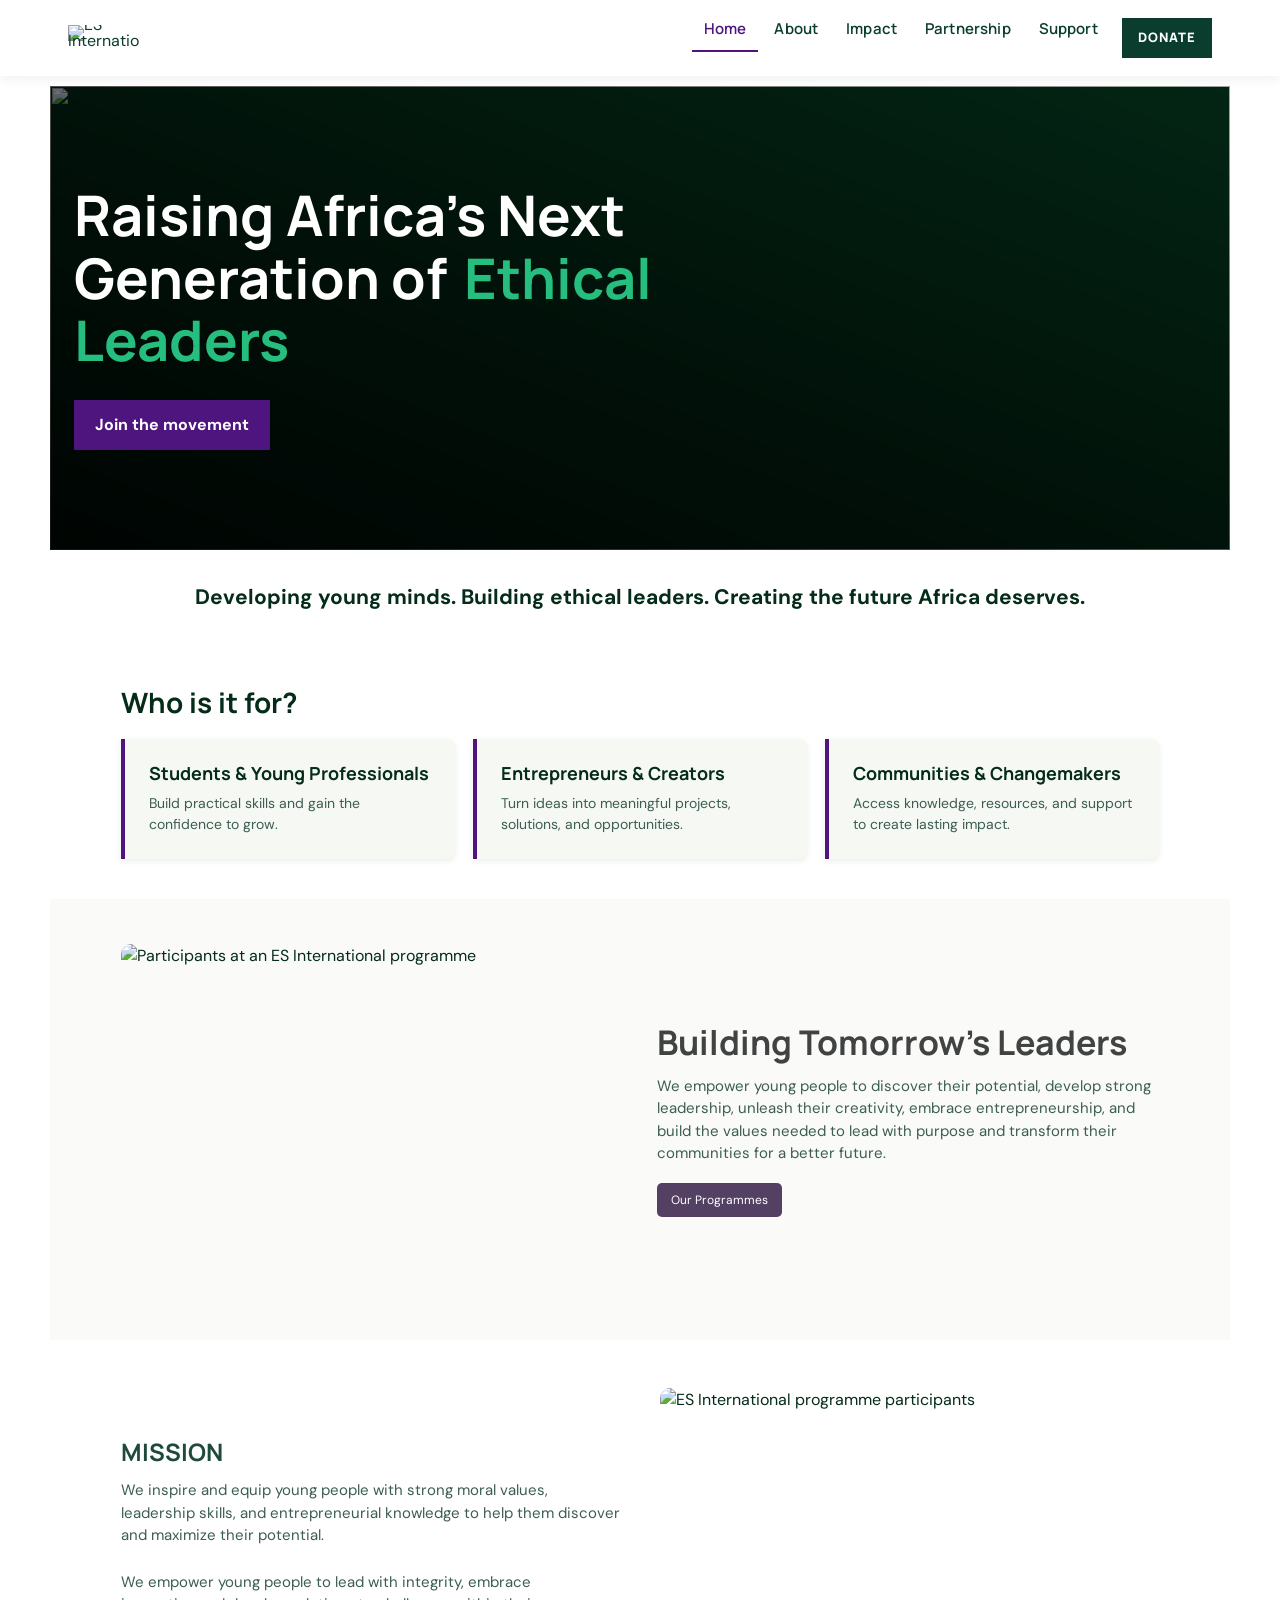
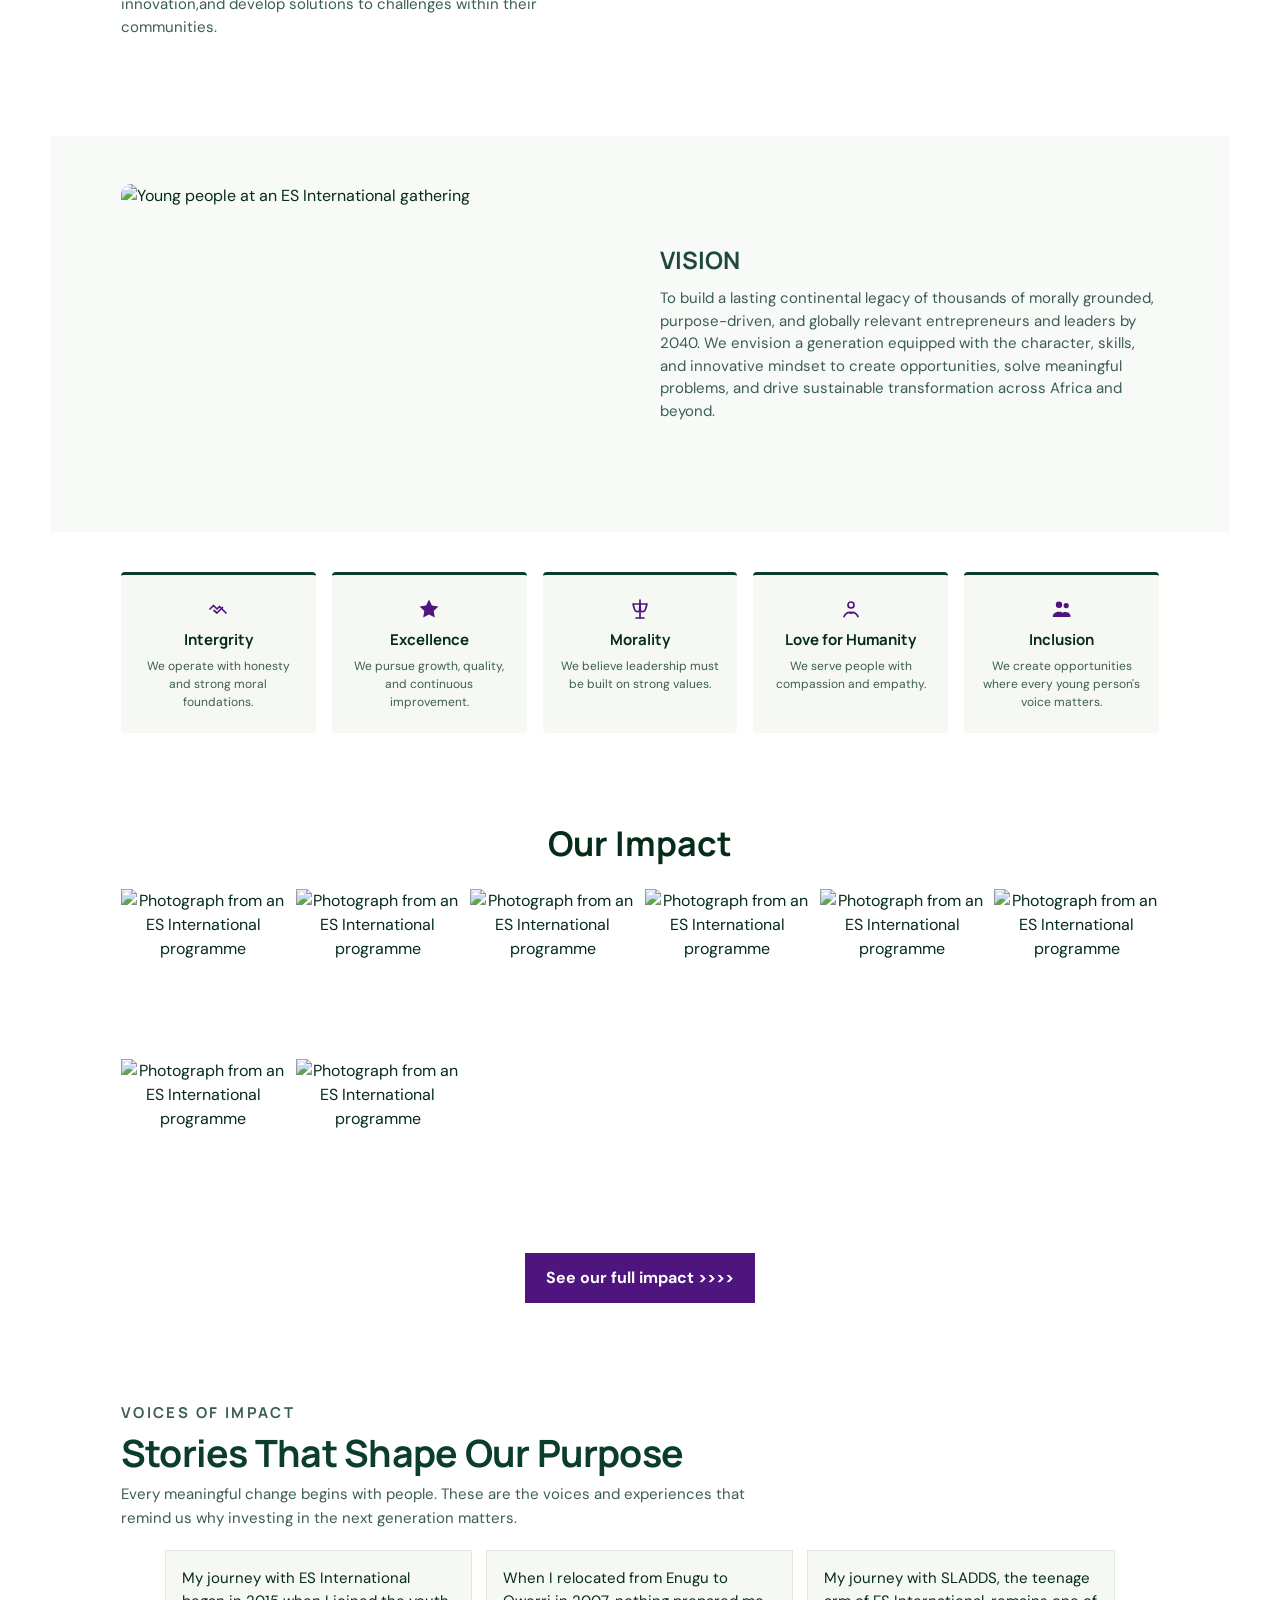
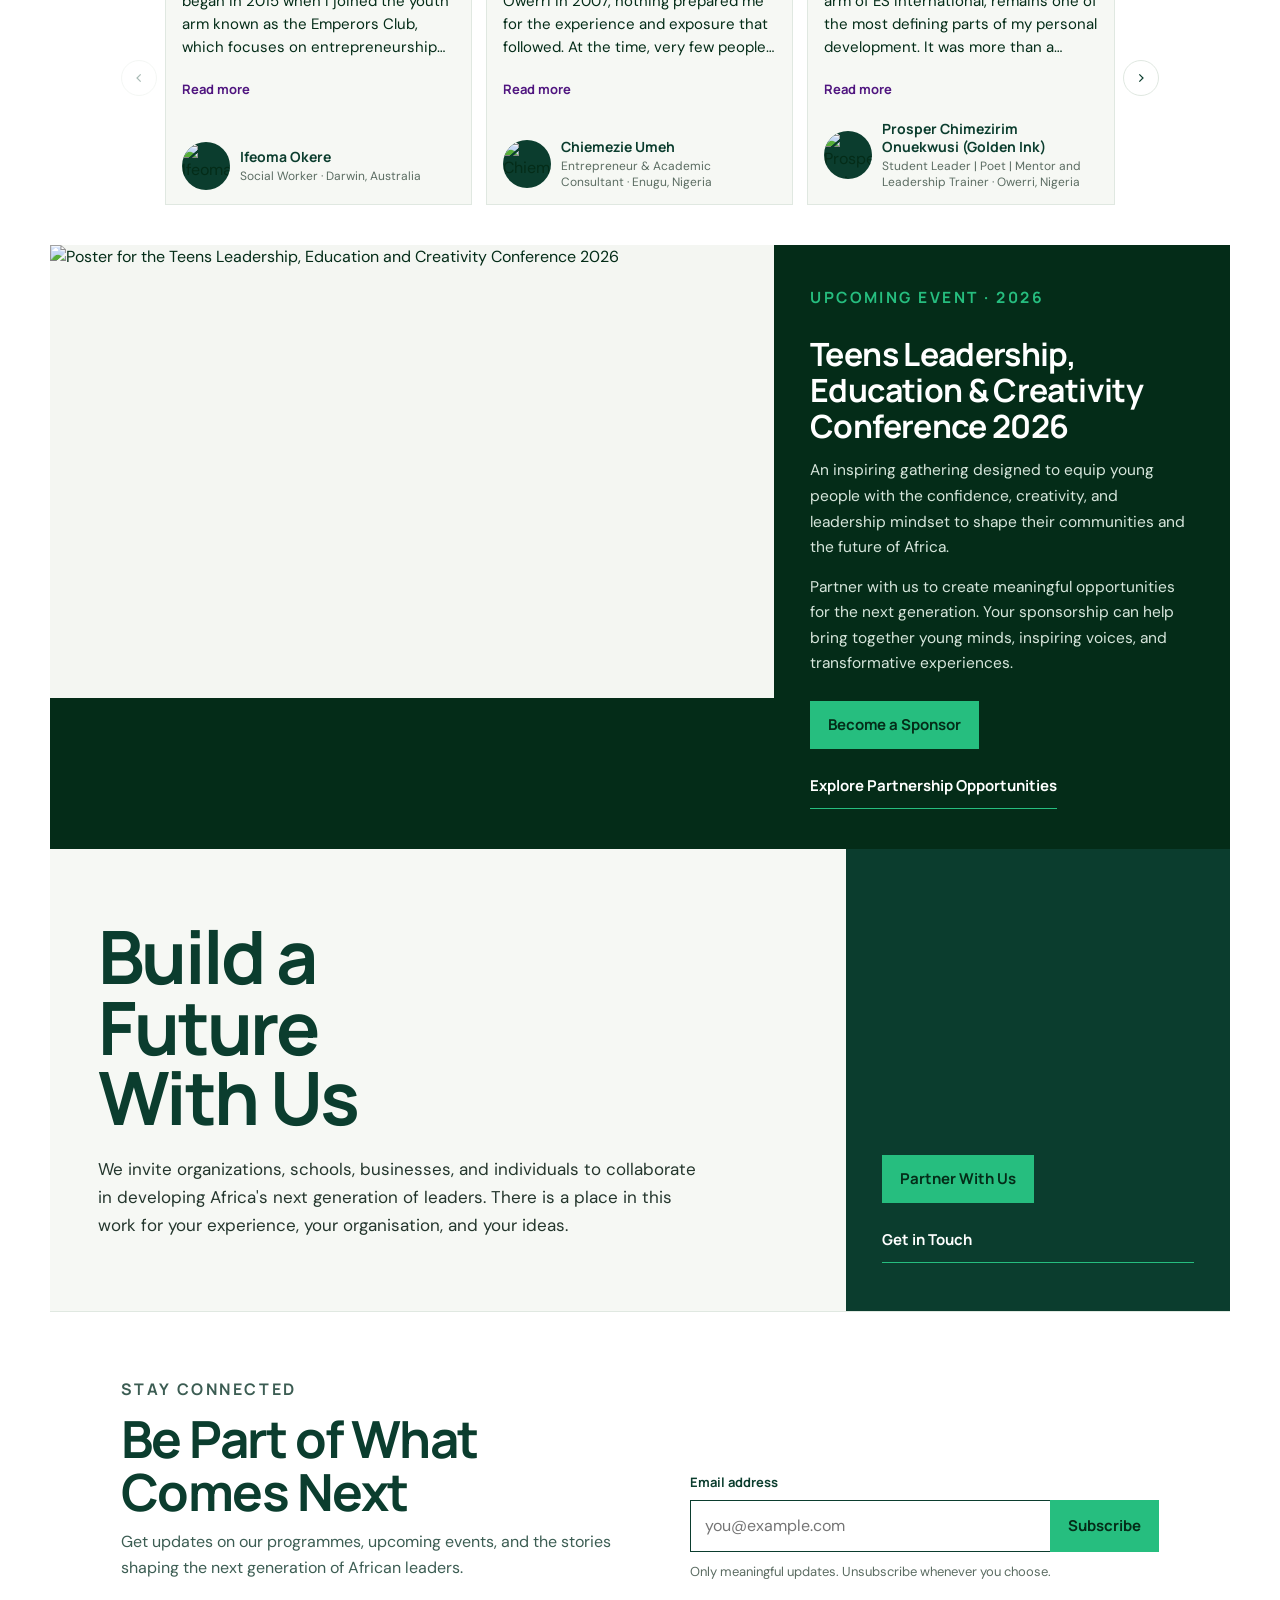
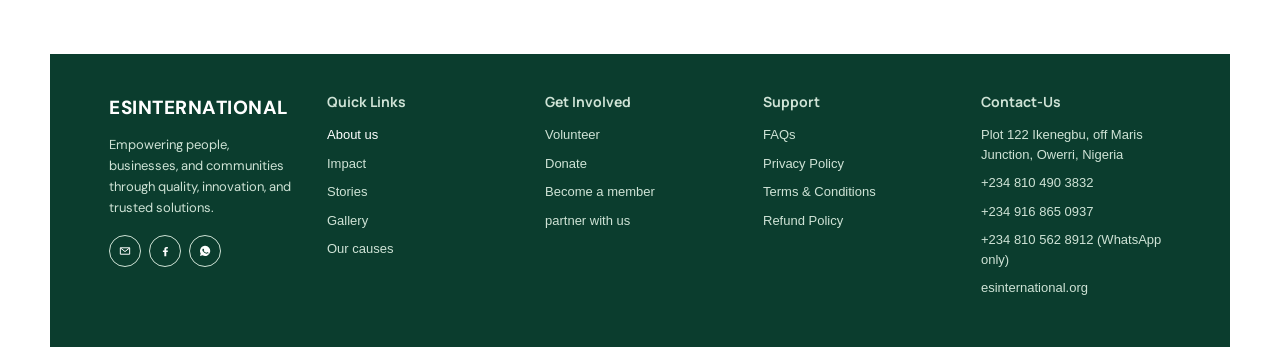
==== commit c6ca0fad: "Refactor navigation structure across multiple pages by consolidating the "Donate" button and menu to" ====
--- a/index.html
+++ b/index.html
@@ -21,9 +21,6 @@
       <a class="logo" href="index.html" aria-label="ES International">
         <img src="https://res.cloudinary.com/ytqwaayr/image/upload/f_auto,q_auto,w_160/v1791012671/transparent-color-logo.png" alt="ES International" width="1913" height="680" decoding="async">
       </a>
-      <button class="nav-toggle" type="button" aria-expanded="false" aria-controls="site-nav" aria-label="Open menu">
-        <span class="nav-toggle-box" aria-hidden="true"><span></span><span></span><span></span></span>
-      </button>
       <nav id="site-nav" class="site-nav" aria-label="Primary">
         <ul class="navlink">
           <li><a href="index.html" aria-current="page">Home</a></li>
@@ -33,8 +30,13 @@
           <li><a href="support.html">Support</a></li>
           <!-- Restore when programmes.html exists: <li><a href="programmes.html">Programmes</a></li> -->
         </ul>
+      </nav>
+      <div class="header-actions">
         <a class="nav-donate" href="donate.html">Donate</a>
-      </nav>
+        <button class="nav-toggle" type="button" aria-expanded="false" aria-controls="site-nav" aria-label="Open menu">
+          <span class="nav-toggle-box" aria-hidden="true"><span></span><span></span><span></span></span>
+        </button>
+      </div>
     </div>
   </header>
 
--- a/style.css
+++ b/style.css
@@ -135,8 +135,8 @@
   padding: 8px 20px;
   display: flex;
   align-items: center;
-  justify-content: space-between;
-  gap: 16px;
+  flex-wrap: nowrap;
+  gap: 12px;
 }
 
 .site-header .logo {
@@ -228,13 +228,22 @@
   z-index: 2;
   display: flex;
   align-items: center;
-  gap: 8px;
+  margin-left: auto;
+}
+
+.header-actions {
+  display: flex;
+  align-items: center;
+  flex-wrap: nowrap;
+  flex-shrink: 0;
+  gap: 6px;
 }
 
 .nav-donate {
   display: inline-flex;
   align-items: center;
   justify-content: center;
+  flex-shrink: 0;
   min-height: 40px;
   padding: 0 16px;
   background: #0B3D2E;
@@ -244,6 +253,7 @@
   font-weight: 800;
   letter-spacing: 0.08em;
   text-transform: uppercase;
+  white-space: nowrap;
 }
 
 .nav-donate:hover {
@@ -321,11 +331,6 @@
     gap: 8px;
     padding-left: 12px;
     padding-right: 12px;
-  }
-
-  .nav-donate {
-    padding: 0 10px;
-    letter-spacing: 0.04em;
   }
 }
 
@@ -2049,39 +2054,48 @@
 
 @media (max-width: 900px) {
   .site-header-inner {
-    display: grid;
-    grid-template-columns: auto 1fr auto;
+    display: flex;
+    flex-wrap: nowrap;
     align-items: center;
-  }
-
-  .site-header .logo { grid-column: 1; }
-
-  .site-nav {
-    grid-column: 2;
-    justify-self: end;
-  }
-
-  .nav-toggle {
-    grid-column: 3;
-    display: inline-flex;
-  }
-
-  body.nav-open {
-    overflow: hidden;
-  }
-
-  body.nav-open .nav-backdrop {
-    display: block;
   }
 
   .site-nav {
     position: static;
+    width: 0;
+    min-width: 0;
+    flex: 0 0 0;
+    margin-left: 0;
+    overflow: visible;
     opacity: 1;
     visibility: visible;
     transform: none;
     background: transparent;
     border: 0;
     box-shadow: none;
+  }
+
+  .header-actions {
+    margin-left: auto;
+  }
+
+  .nav-donate {
+    min-height: 40px;
+    padding: 0 10px;
+    font-size: 12px;
+    letter-spacing: 0.04em;
+  }
+
+  .nav-toggle {
+    display: inline-flex;
+    flex-shrink: 0;
+  }
+
+  body.nav-open {
+    overflow: hidden;
+  }
+
+  body.nav-open .nav-backdrop {
+    display: block;
   }
 
   .navlink {
@@ -2291,6 +2305,15 @@
   }
 }
 
+@media (max-width: 360px) {
+  .nav-donate {
+    min-height: 40px;
+    padding: 0 8px;
+    font-size: 11px;
+    letter-spacing: 0.03em;
+  }
+}
+
 @media (prefers-reduced-motion: reduce) {
   .voice-track,
   .core-photo img {
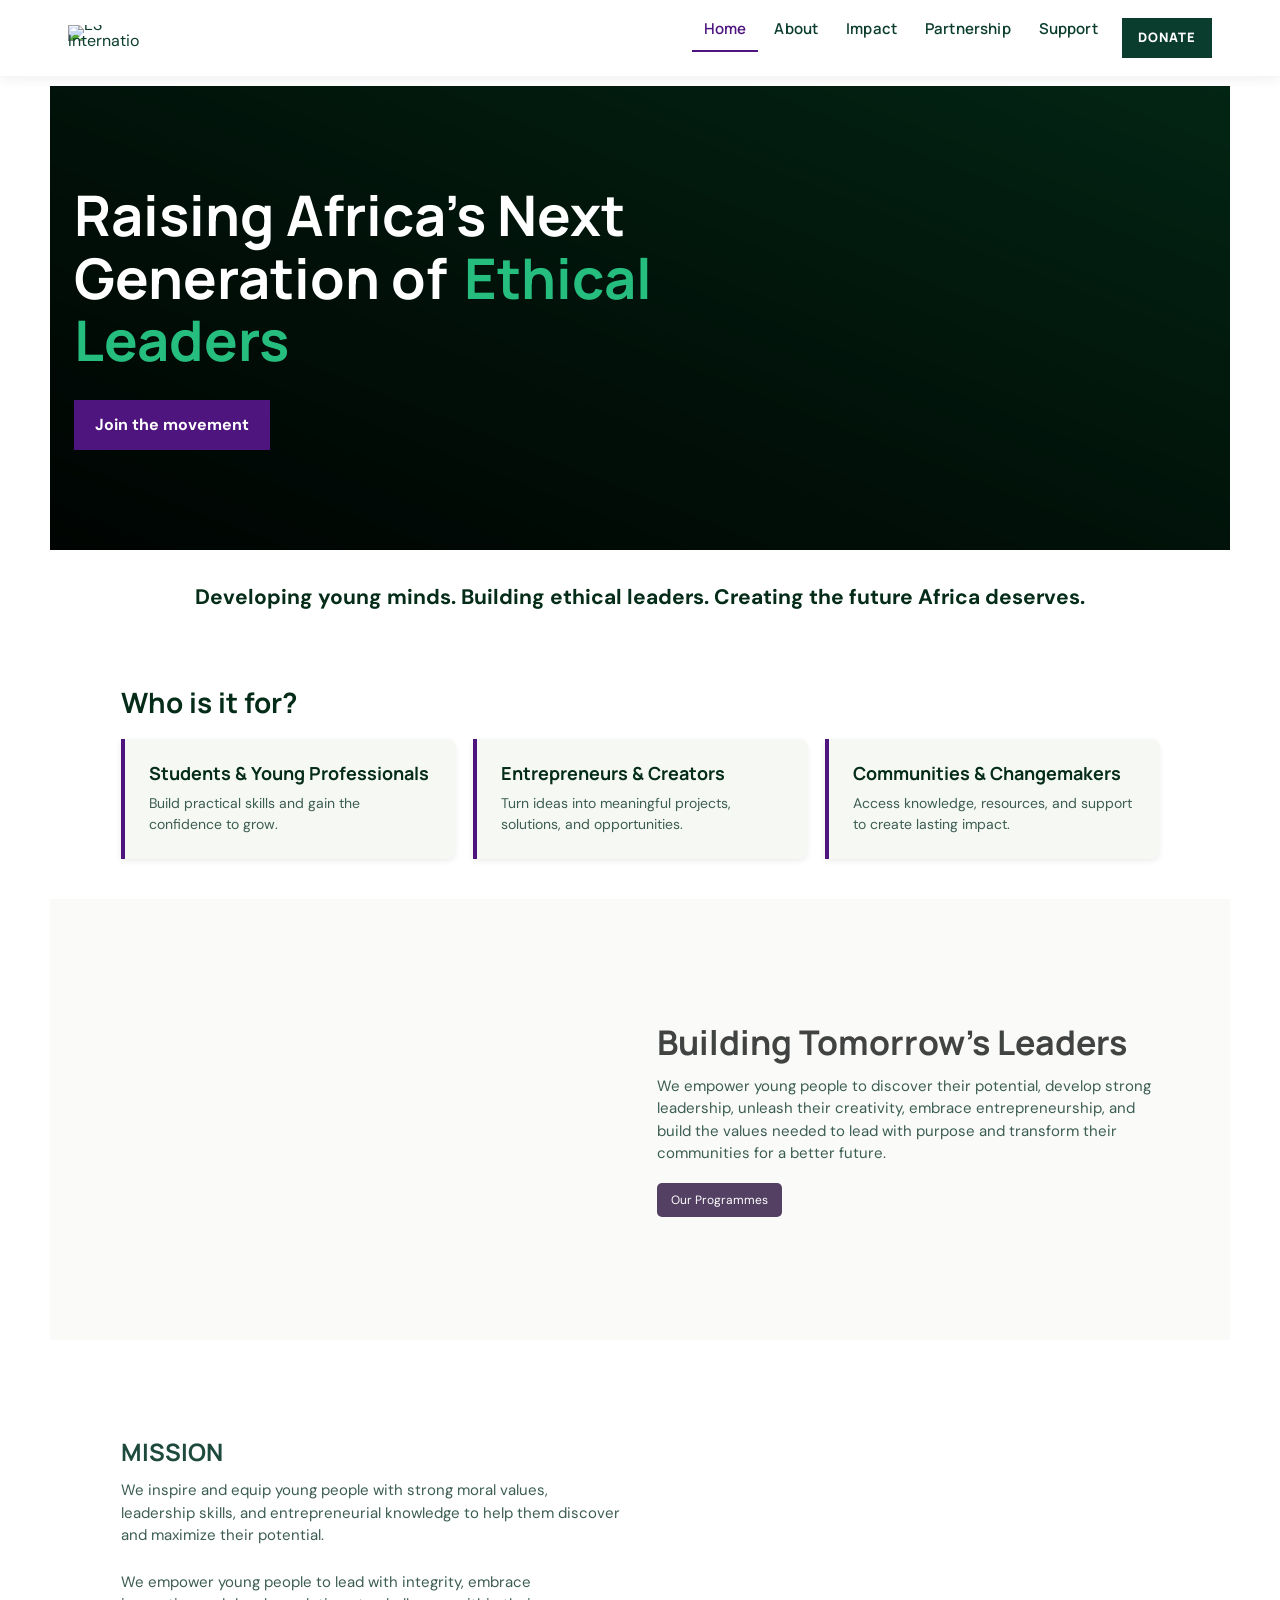
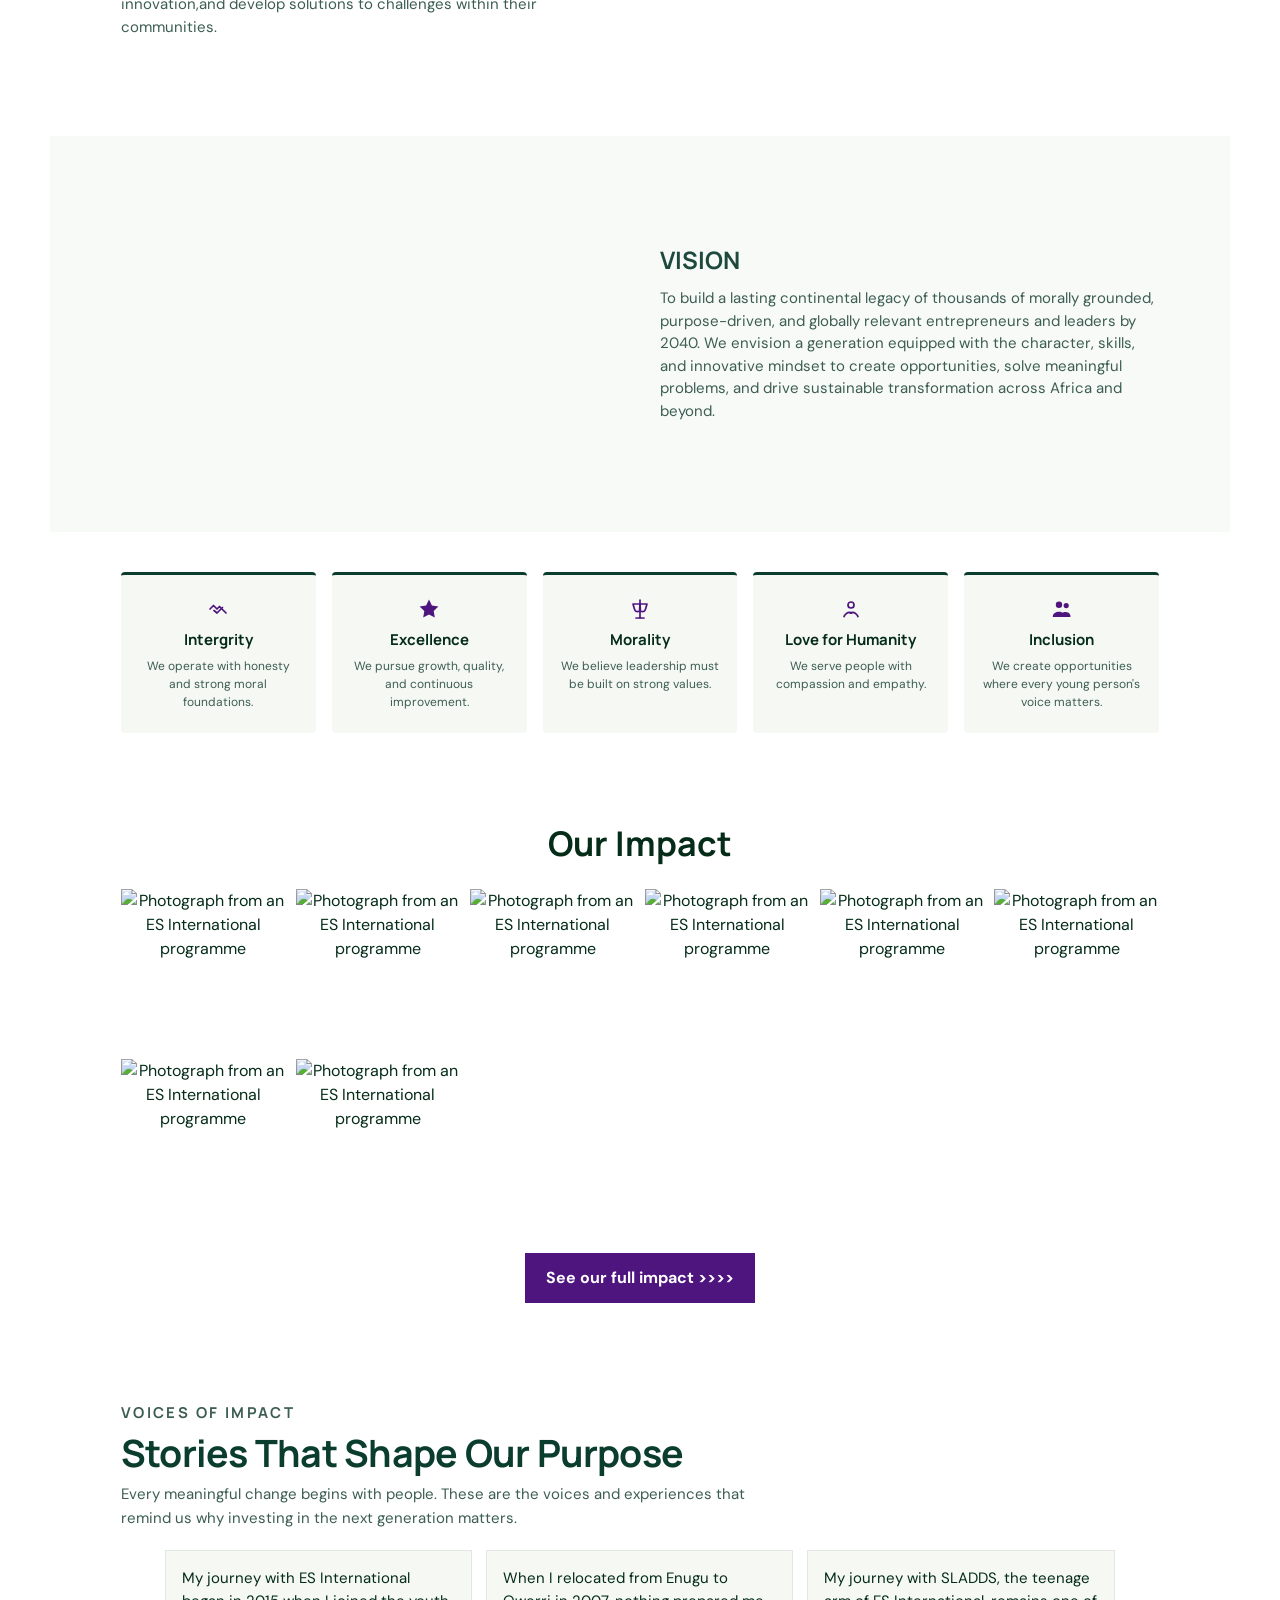
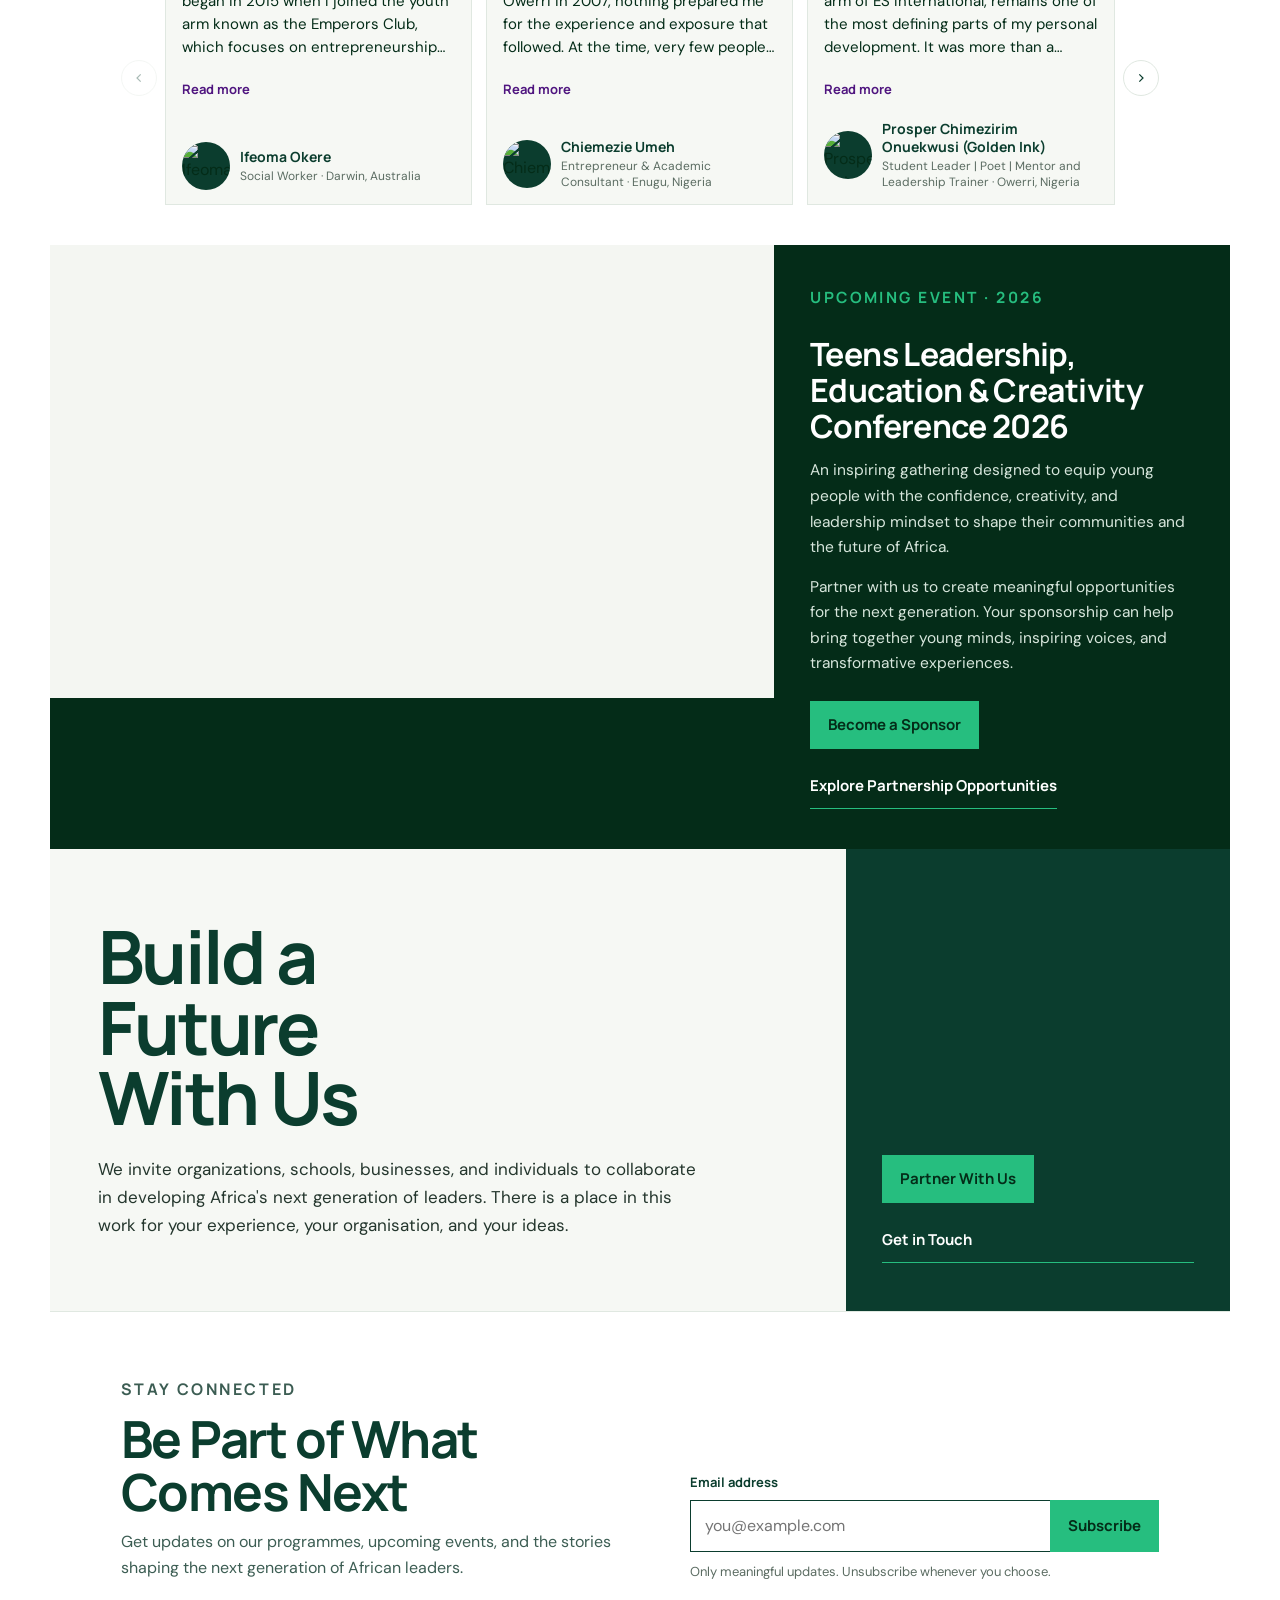
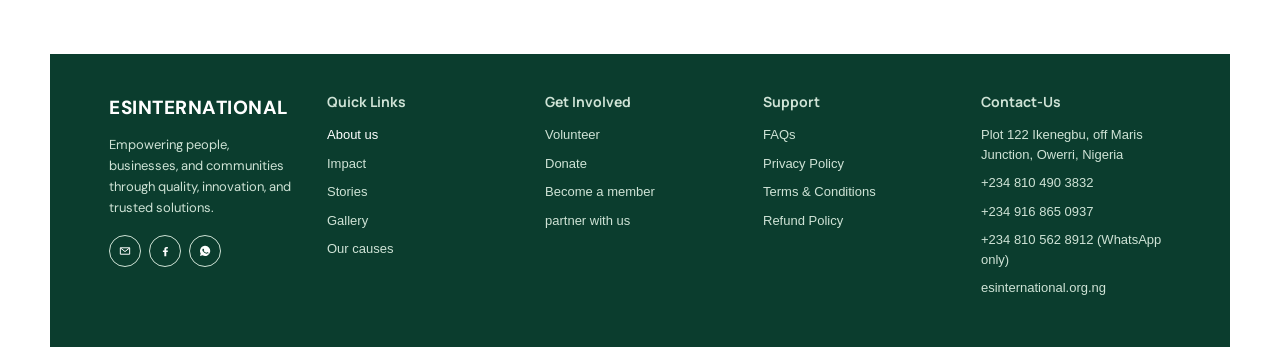
==== commit ad08d2ba: "Update footer link to use new domain" ====
--- a/index.html
+++ b/index.html
@@ -325,7 +325,7 @@
             <li><a href="tel:+2348104903832">+234 810 490 3832</a></li>
             <li><a href="tel:+2349168650937">+234 916 865 0937</a></li>
             <li><a href="https://wa.me/2348105628912" target="_blank" rel="noopener noreferrer">+234 810 562 8912 (WhatsApp only)</a></li>
-            <li>esinternational.org</li>
+            <li>esinternational.org.ng</li>
           </ul>
         </div>
       </footer>
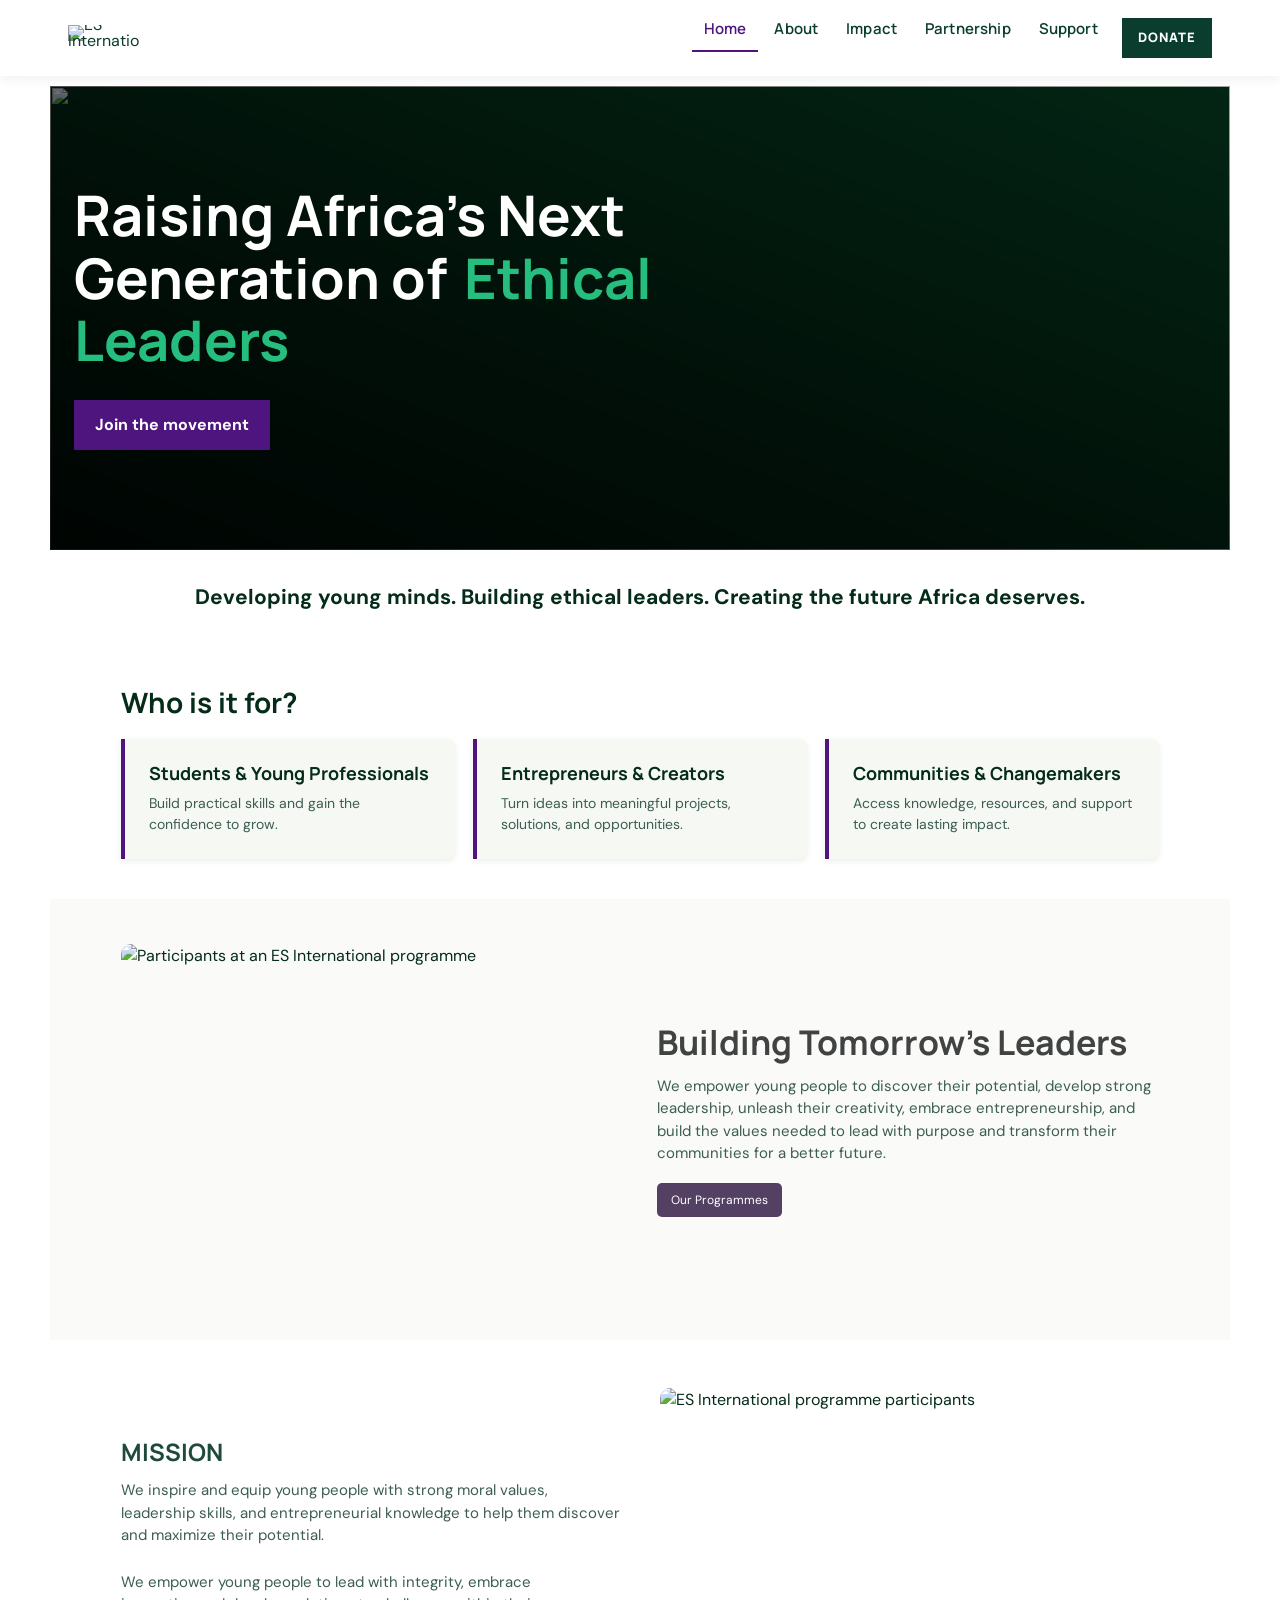
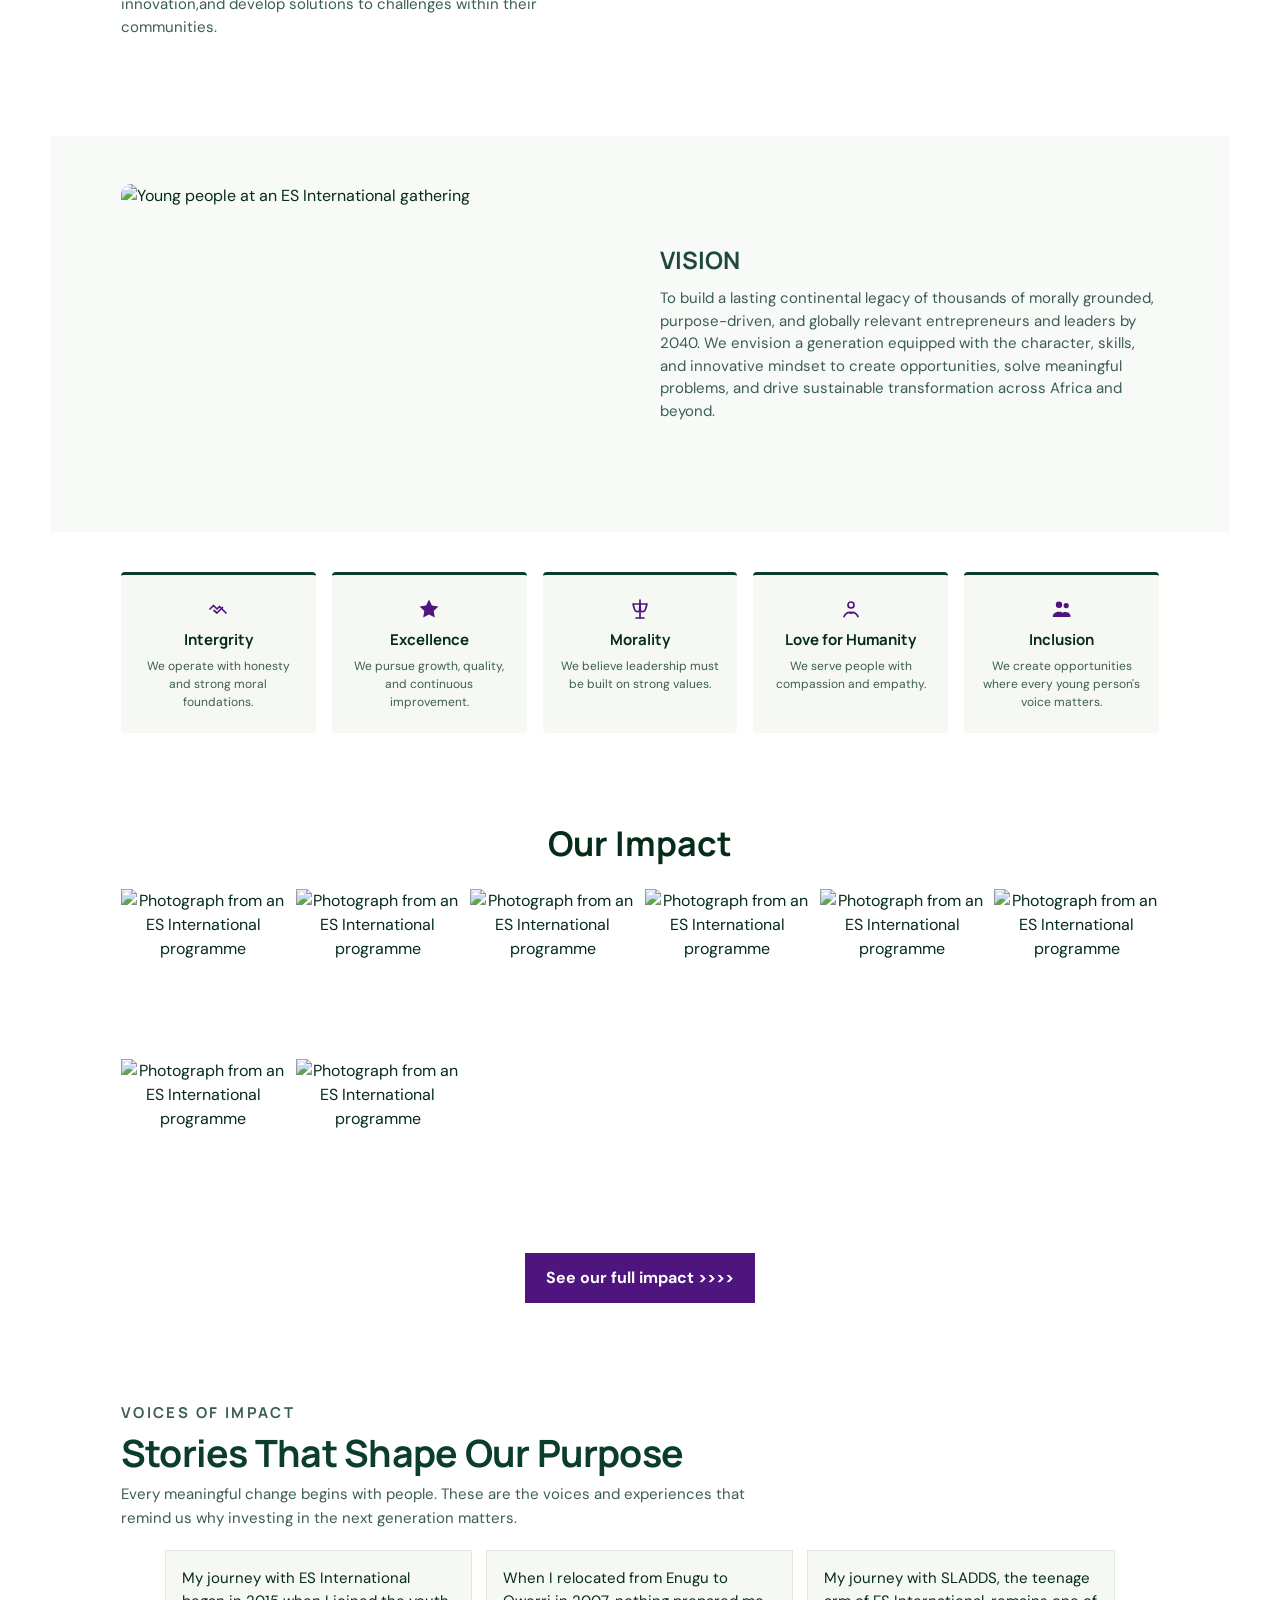
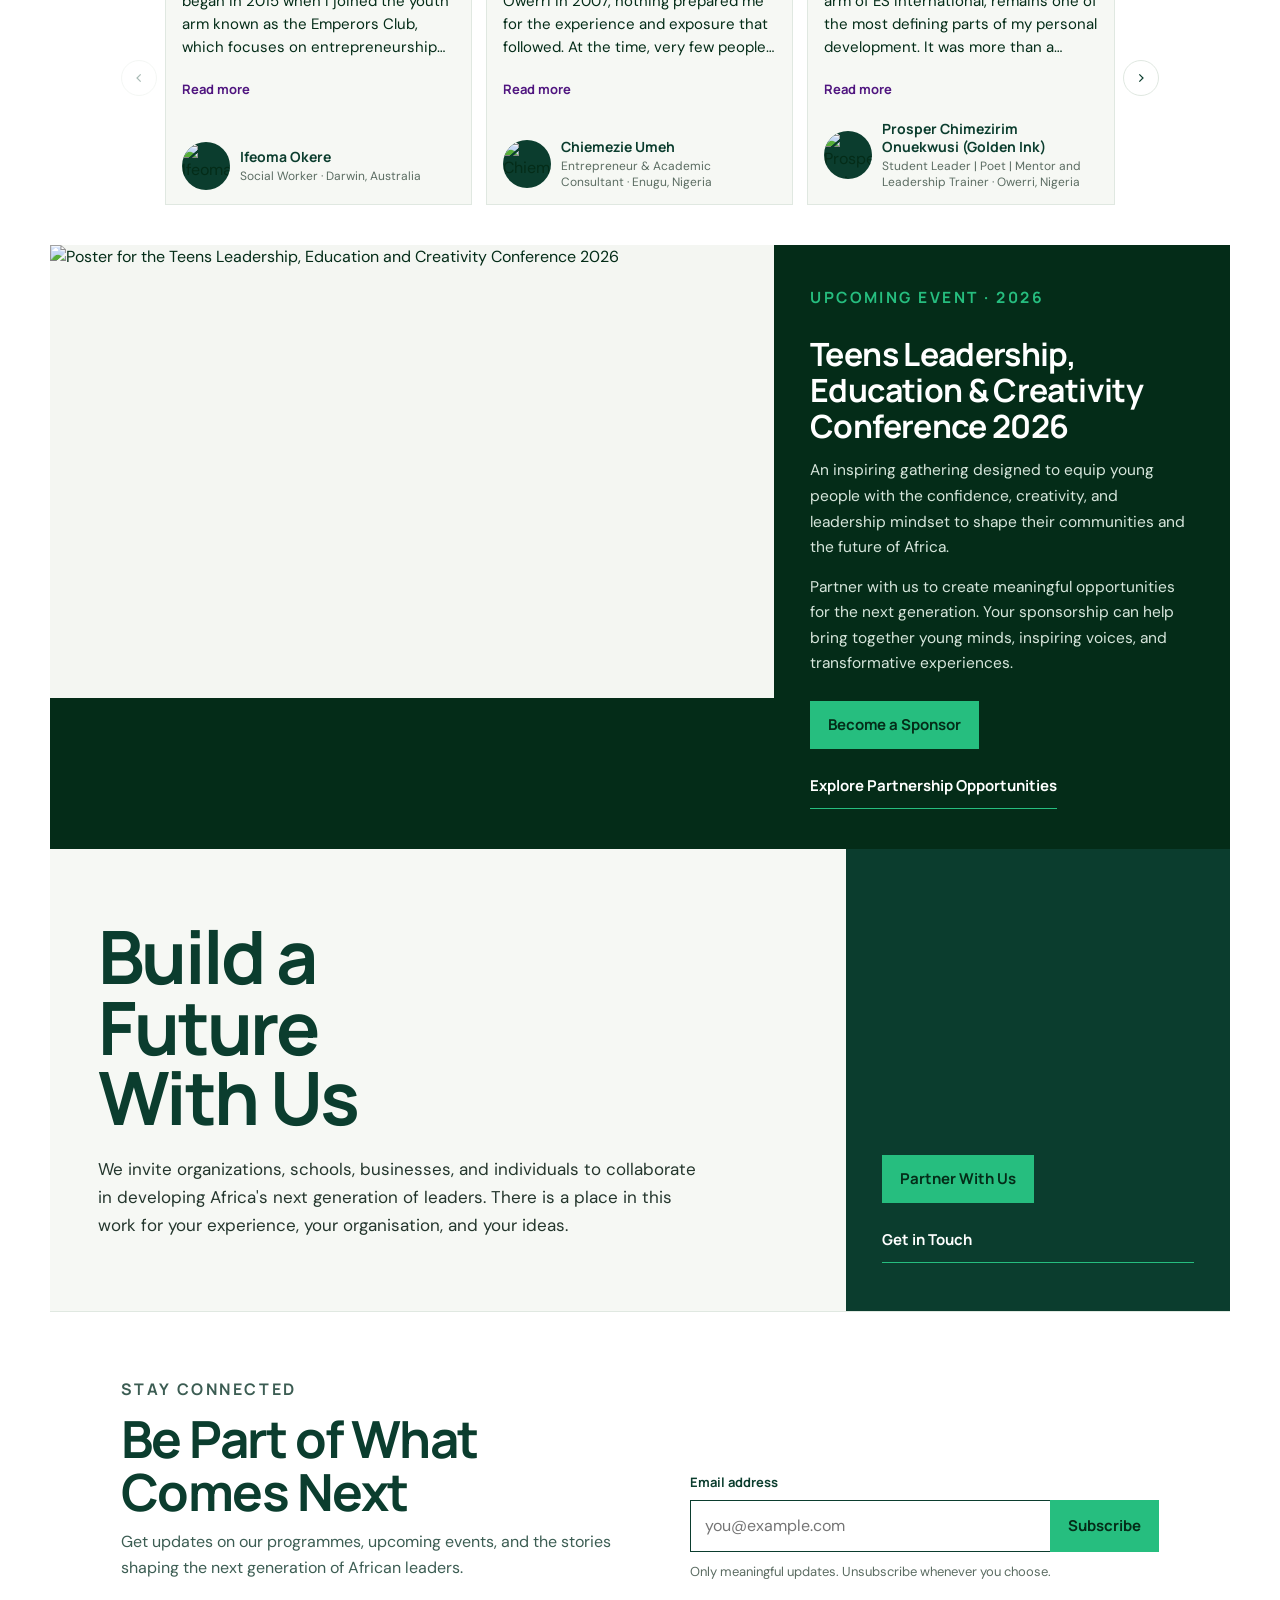
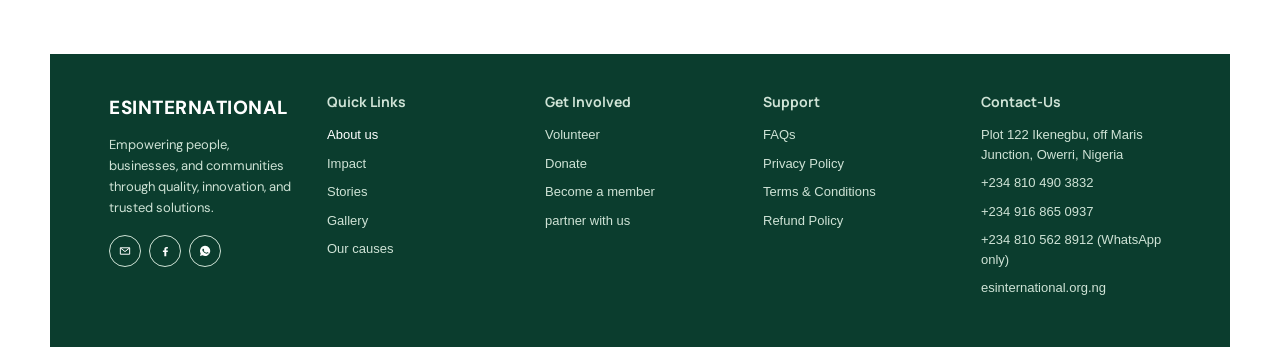
==== commit f22ceb49: "Point dtkluxukm images at Cloudflare R2 originals. Co-authored-by: Cursor <cursoragent@cursor.com>" ====
--- a/index.html
+++ b/index.html
@@ -66,23 +66,23 @@
               </div>
               <!-- CAROUSEL_IMAGE_07: picture2_tcbxvy.jpg -->
               <div class="carousel-item">
-                <img src="https://res.cloudinary.com/dtkluxukm/image/upload/f_auto,q_auto,w_1280/v1792510172/picture2_tcbxvy.jpg" srcset="https://res.cloudinary.com/dtkluxukm/image/upload/f_auto,q_auto,w_640/v1792510172/picture2_tcbxvy.jpg 640w, https://res.cloudinary.com/dtkluxukm/image/upload/f_auto,q_auto,w_960/v1792510172/picture2_tcbxvy.jpg 960w, https://res.cloudinary.com/dtkluxukm/image/upload/f_auto,q_auto,w_1280/v1792510172/picture2_tcbxvy.jpg 1280w, https://res.cloudinary.com/dtkluxukm/image/upload/f_auto,q_auto,w_1600/v1792510172/picture2_tcbxvy.jpg 1600w" sizes="100vw" alt="Young people and adults seated together at an ES International gathering" width="1600" height="1000" loading="lazy" fetchpriority="low" decoding="async">
+                <img src="https://media.broadbrand.com.ng/image/picture2_tcbxvy.jpg" alt="Young people and adults seated together at an ES International gathering" width="1600" height="1000" loading="lazy" fetchpriority="low" decoding="async">
               </div>
               <!-- CAROUSEL_IMAGE_08: picture4_r4zs6h.jpg -->
               <div class="carousel-item">
-                <img src="https://res.cloudinary.com/dtkluxukm/image/upload/f_auto,q_auto,w_1280/v1792510171/picture4_r4zs6h.jpg" srcset="https://res.cloudinary.com/dtkluxukm/image/upload/f_auto,q_auto,w_640/v1792510171/picture4_r4zs6h.jpg 640w, https://res.cloudinary.com/dtkluxukm/image/upload/f_auto,q_auto,w_960/v1792510171/picture4_r4zs6h.jpg 960w, https://res.cloudinary.com/dtkluxukm/image/upload/f_auto,q_auto,w_1280/v1792510171/picture4_r4zs6h.jpg 1280w, https://res.cloudinary.com/dtkluxukm/image/upload/f_auto,q_auto,w_1600/v1792510171/picture4_r4zs6h.jpg 1600w" sizes="100vw" alt="A group of young people gathered outside during an ES International programme" width="1600" height="1000" loading="lazy" fetchpriority="low" decoding="async">
+                <img src="https://media.broadbrand.com.ng/image/picture4_r4zs6h.jpg" alt="A group of young people gathered outside during an ES International programme" width="1600" height="1000" loading="lazy" fetchpriority="low" decoding="async">
               </div>
               <!-- CAROUSEL_IMAGE_09: picture5_ygig3c.jpg -->
               <div class="carousel-item">
-                <img src="https://res.cloudinary.com/dtkluxukm/image/upload/f_auto,q_auto,w_1280/v1792510171/picture5_ygig3c.jpg" srcset="https://res.cloudinary.com/dtkluxukm/image/upload/f_auto,q_auto,w_640/v1792510171/picture5_ygig3c.jpg 640w, https://res.cloudinary.com/dtkluxukm/image/upload/f_auto,q_auto,w_960/v1792510171/picture5_ygig3c.jpg 960w, https://res.cloudinary.com/dtkluxukm/image/upload/f_auto,q_auto,w_1280/v1792510171/picture5_ygig3c.jpg 1280w, https://res.cloudinary.com/dtkluxukm/image/upload/f_auto,q_auto,w_1600/v1792510171/picture5_ygig3c.jpg 1600w" sizes="100vw" alt="Students seated in a hall during an ES International session" width="1600" height="1000" loading="lazy" fetchpriority="low" decoding="async">
+                <img src="https://media.broadbrand.com.ng/image/picture5_ygig3c.jpg" alt="Students seated in a hall during an ES International session" width="1600" height="1000" loading="lazy" fetchpriority="low" decoding="async">
               </div>
               <!-- CAROUSEL_IMAGE_10: picture1_khkvit.jpg -->
               <div class="carousel-item">
-                <img src="https://res.cloudinary.com/dtkluxukm/image/upload/f_auto,q_auto,w_1280/v1792510172/picture1_khkvit.jpg" srcset="https://res.cloudinary.com/dtkluxukm/image/upload/f_auto,q_auto,w_640/v1792510172/picture1_khkvit.jpg 640w, https://res.cloudinary.com/dtkluxukm/image/upload/f_auto,q_auto,w_960/v1792510172/picture1_khkvit.jpg 960w, https://res.cloudinary.com/dtkluxukm/image/upload/f_auto,q_auto,w_1280/v1792510172/picture1_khkvit.jpg 1280w, https://res.cloudinary.com/dtkluxukm/image/upload/f_auto,q_auto,w_1600/v1792510172/picture1_khkvit.jpg 1600w" sizes="100vw" alt="ES International participants and facilitators posing together" width="1600" height="1000" loading="lazy" fetchpriority="low" decoding="async">
+                <img src="https://media.broadbrand.com.ng/image/picture1_khkvit.jpg" alt="ES International participants and facilitators posing together" width="1600" height="1000" loading="lazy" fetchpriority="low" decoding="async">
               </div>
               <!-- CAROUSEL_IMAGE_11: picture3_lyu0ut.jpg -->
               <div class="carousel-item">
-                <img src="https://res.cloudinary.com/dtkluxukm/image/upload/f_auto,q_auto,w_1280/v1792510170/picture3_lyu0ut.jpg" srcset="https://res.cloudinary.com/dtkluxukm/image/upload/f_auto,q_auto,w_640/v1792510170/picture3_lyu0ut.jpg 640w, https://res.cloudinary.com/dtkluxukm/image/upload/f_auto,q_auto,w_960/v1792510170/picture3_lyu0ut.jpg 960w, https://res.cloudinary.com/dtkluxukm/image/upload/f_auto,q_auto,w_1280/v1792510170/picture3_lyu0ut.jpg 1280w, https://res.cloudinary.com/dtkluxukm/image/upload/f_auto,q_auto,w_1600/v1792510170/picture3_lyu0ut.jpg 1600w" sizes="100vw" alt="Participants in discussion at an ES International meeting" width="1600" height="1000" loading="lazy" fetchpriority="low" decoding="async">
+                <img src="https://media.broadbrand.com.ng/image/picture3_lyu0ut.jpg" alt="Participants in discussion at an ES International meeting" width="1600" height="1000" loading="lazy" fetchpriority="low" decoding="async">
               </div>
             </div>
           </div>
@@ -229,8 +229,8 @@
 
         <section class="conference" aria-labelledby="conference-title">
           <div class="conference-art">
-            <!-- CONFERENCE_BANNER_IMAGE_URL: https://res.cloudinary.com/dtkluxukm/image/upload/v1792510828/LANDSCAPE.jpg_uwjln9.jpg — keep the full poster visible -->
-            <img src="https://res.cloudinary.com/dtkluxukm/image/upload/f_auto,q_auto,w_1400/v1792510828/LANDSCAPE.jpg_uwjln9.jpg" srcset="https://res.cloudinary.com/dtkluxukm/image/upload/f_auto,q_auto,w_640/v1792510828/LANDSCAPE.jpg_uwjln9.jpg 640w, https://res.cloudinary.com/dtkluxukm/image/upload/f_auto,q_auto,w_960/v1792510828/LANDSCAPE.jpg_uwjln9.jpg 960w, https://res.cloudinary.com/dtkluxukm/image/upload/f_auto,q_auto,w_1400/v1792510828/LANDSCAPE.jpg_uwjln9.jpg 1400w, https://res.cloudinary.com/dtkluxukm/image/upload/f_auto,q_auto,w_2000/v1792510828/LANDSCAPE.jpg_uwjln9.jpg 2000w" sizes="(max-width: 900px) 100vw, 62vw" alt="Poster for the Teens Leadership, Education and Creativity Conference 2026" width="1600" height="1000" loading="lazy" decoding="async">
+            <!-- CONFERENCE_BANNER_IMAGE_URL: https://media.broadbrand.com.ng/image/LANDSCAPE.jpg — keep the full poster visible -->
+            <img src="https://media.broadbrand.com.ng/image/LANDSCAPE.jpg" alt="Poster for the Teens Leadership, Education and Creativity Conference 2026" width="1600" height="1000" loading="lazy" decoding="async">
           </div>
           <div class="conference-copy">
             <p class="kicker">Upcoming event · 2026</p>
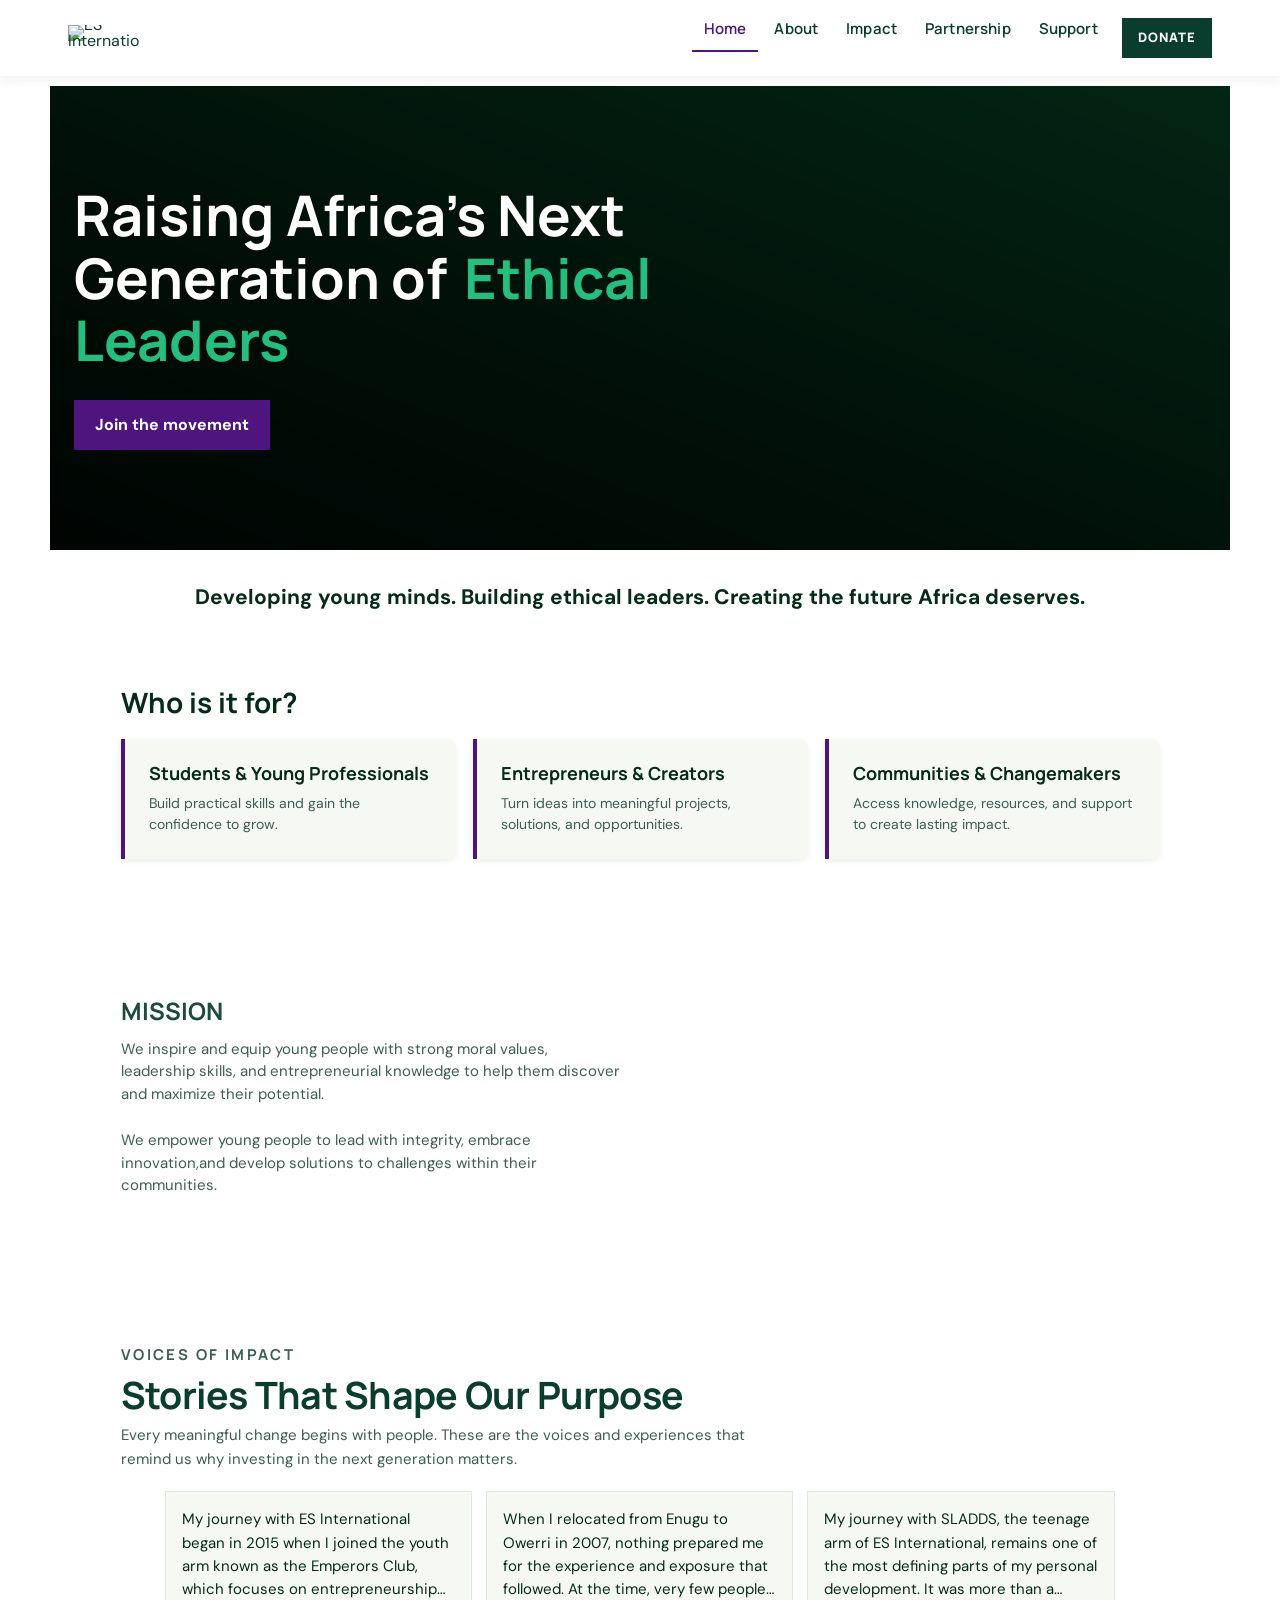
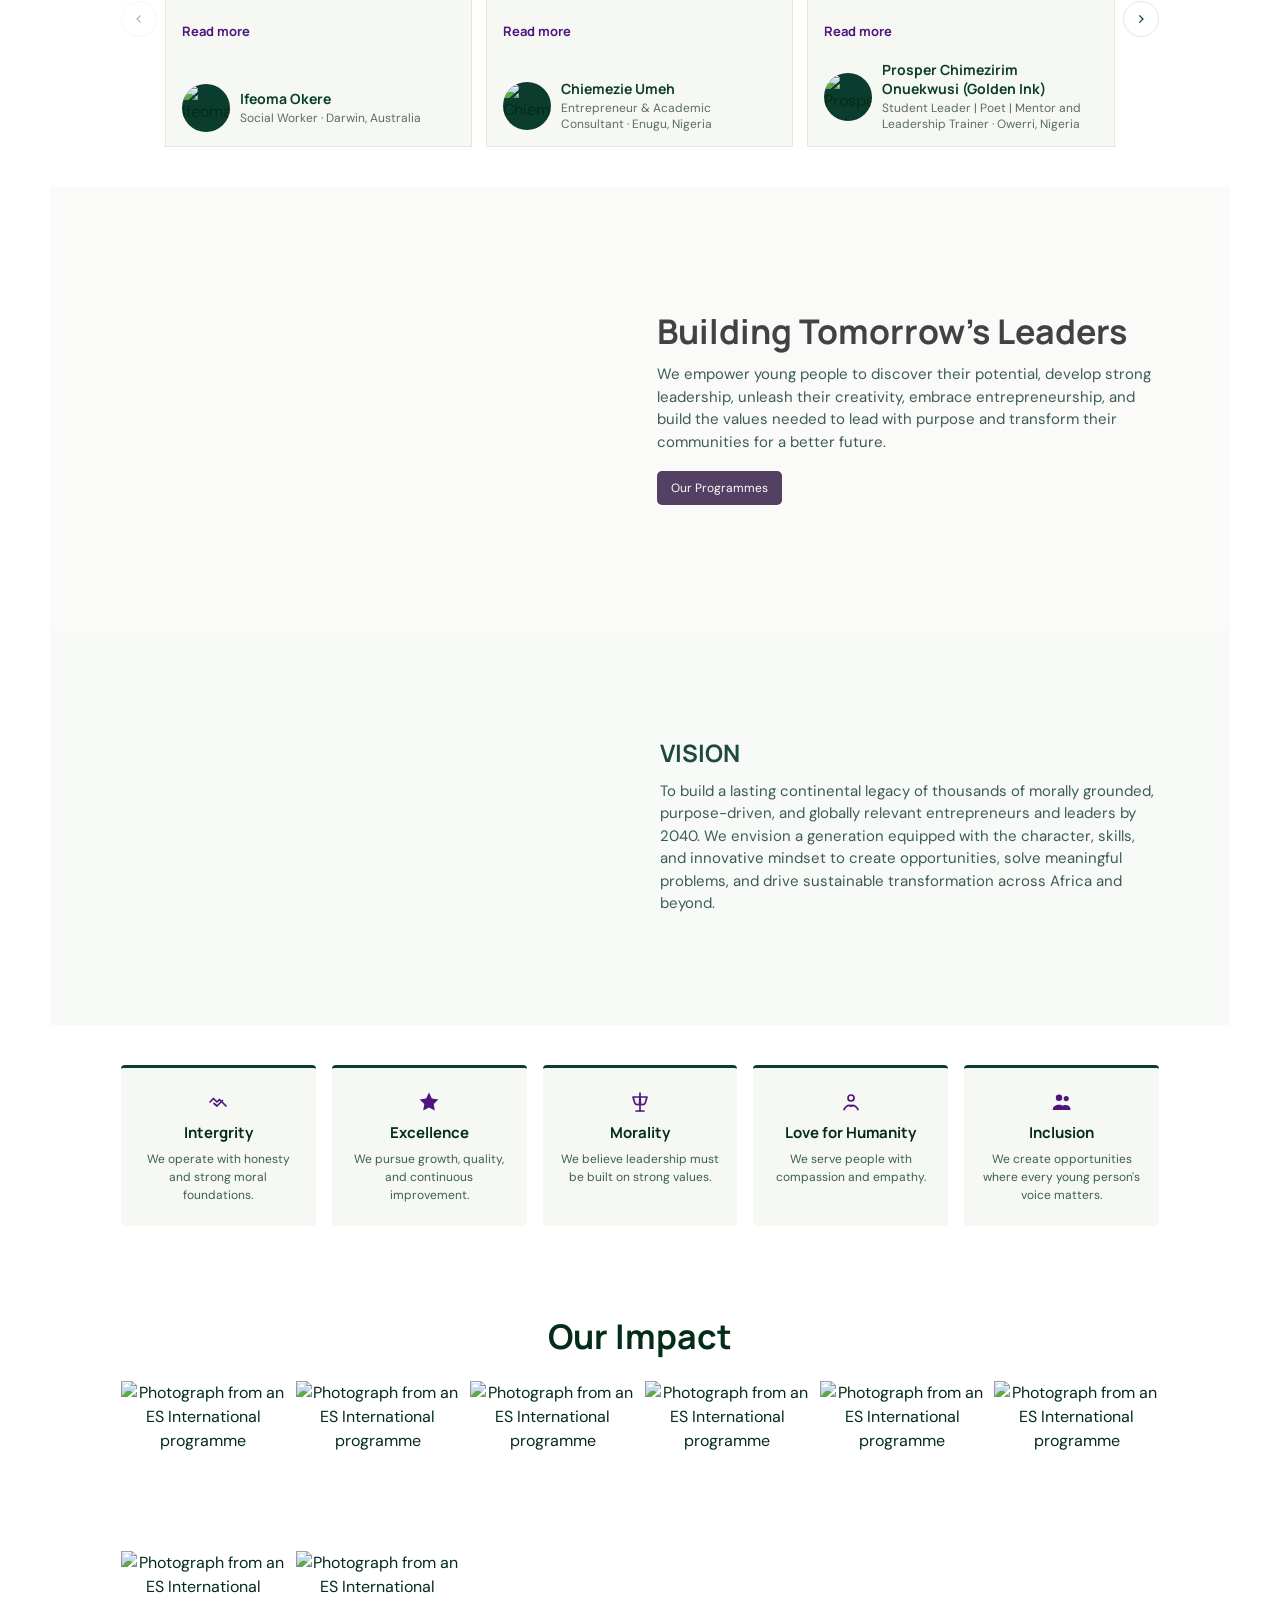
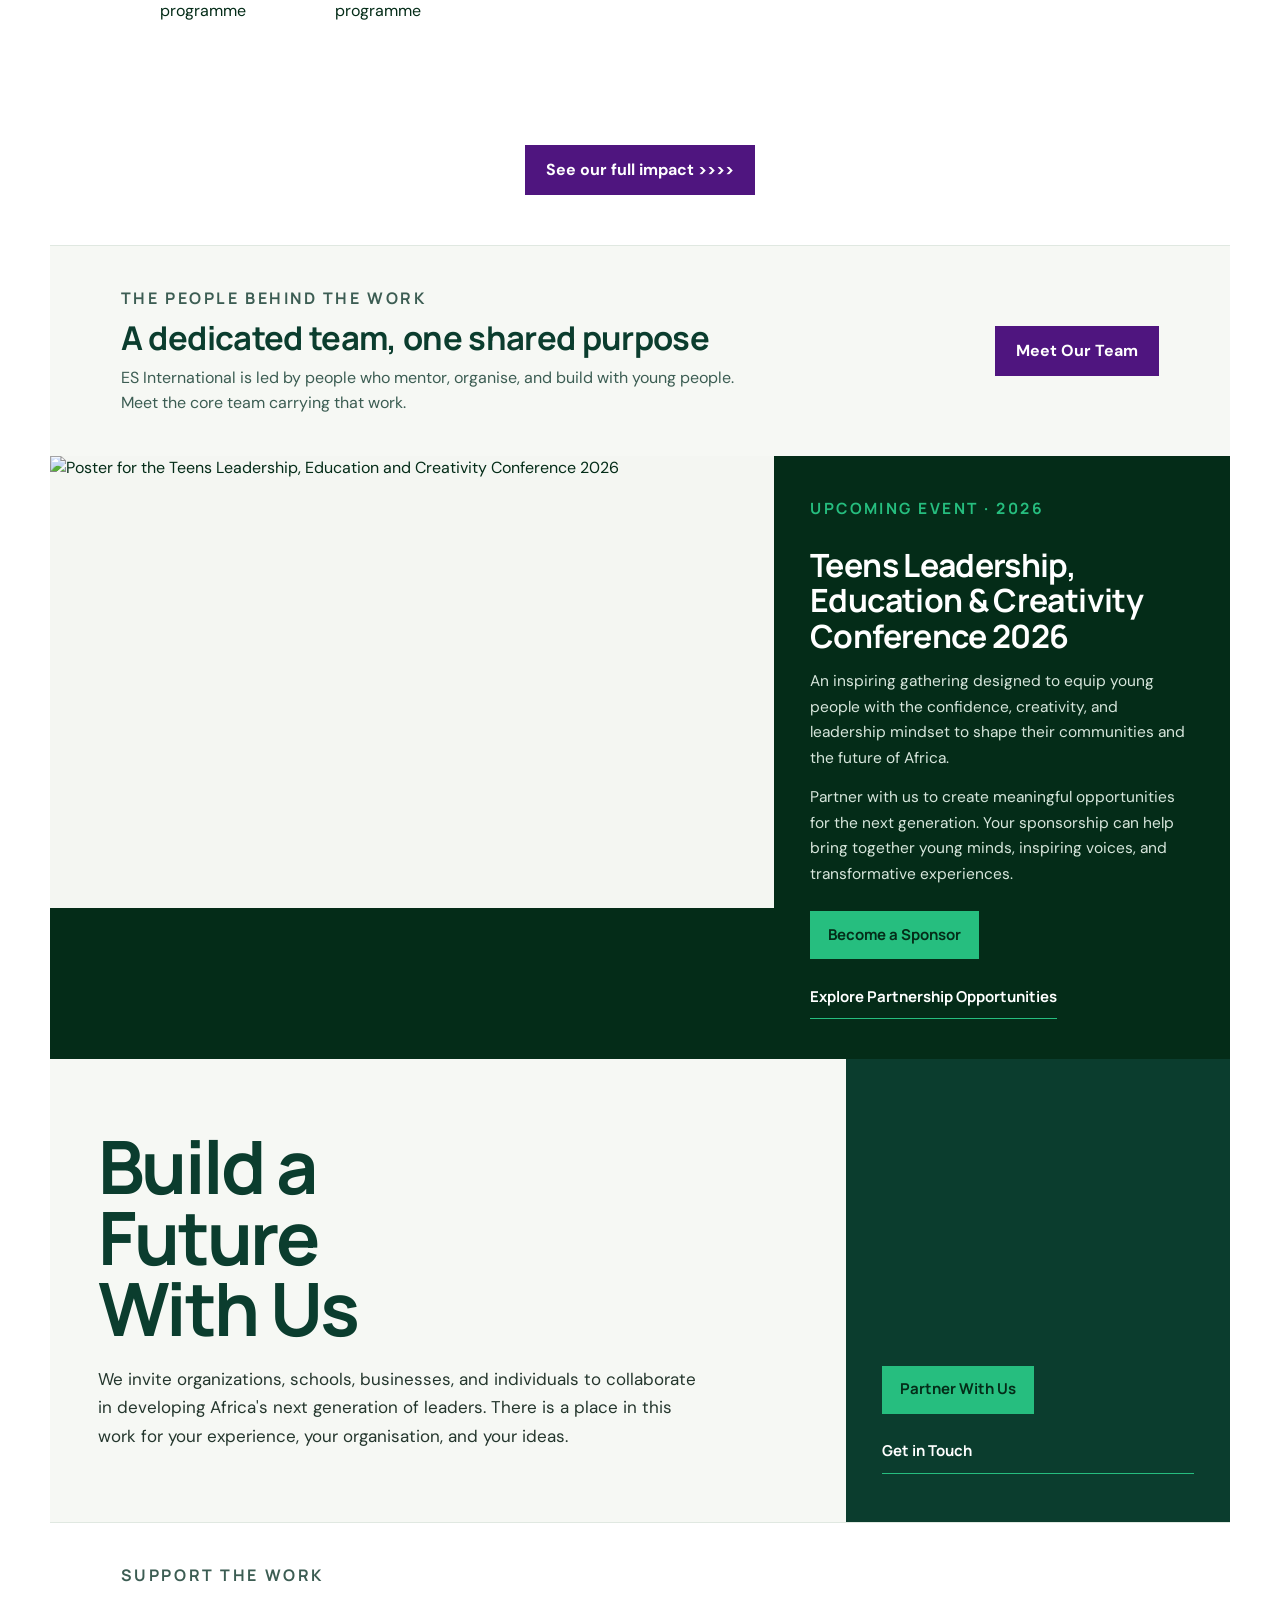
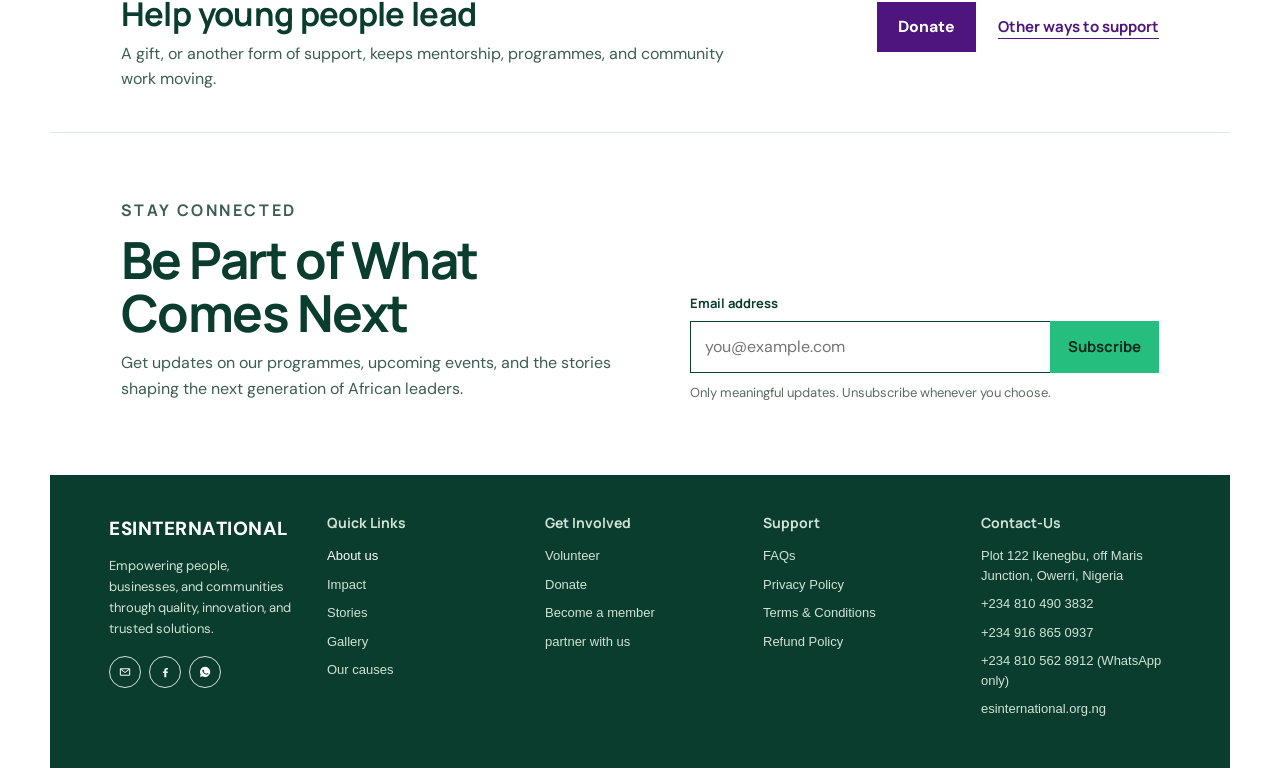
==== commit edd8ded7: "Raise testimonials and the team introduction earlier on the homepage. Co-authored-by: Cursor <cursor" ====
--- a/index.html
+++ b/index.html
@@ -114,17 +114,6 @@
           </div>
         </section>
 
-        <section class="sladd">
-          <div class="sladd-img">
-            <img src="https://res.cloudinary.com/ytqwaayr/image/upload/f_auto,q_auto,w_900/v1791165251/gallery-6.png" srcset="https://res.cloudinary.com/ytqwaayr/image/upload/f_auto,q_auto,w_480/v1791165251/gallery-6.png 480w, https://res.cloudinary.com/ytqwaayr/image/upload/f_auto,q_auto,w_900/v1791165251/gallery-6.png 900w, https://res.cloudinary.com/ytqwaayr/image/upload/f_auto,q_auto,w_1200/v1791165251/gallery-6.png 1200w" sizes="(max-width: 900px) 100vw, 560px" alt="Participants at an ES International programme" width="1286" height="900" loading="lazy" decoding="async">
-          </div>
-          <div class="sladd-text">
-            <h4>Building Tomorrow’s Leaders</h4>
-            <p>We empower young people to discover their potential, develop strong leadership, unleash their creativity, embrace entrepreneurship, and build the values needed to lead with purpose and transform their communities for a better future.</p>
-            <a href="#" class="p-link"> Our Programmes</a>
-          </div>
-        </section>
-
         <section class="mission">
           <div class="mission-text">
             <h3>MISSION</h3>
@@ -138,59 +127,6 @@
           <div class="mission-img">
             <img data-es-image="HOME_MISSION_IMAGE_URL" src="https://res.cloudinary.com/ytqwaayr/image/upload/f_auto,q_auto,w_900/v1791165277/gallery-3.png" srcset="https://res.cloudinary.com/ytqwaayr/image/upload/f_auto,q_auto,w_480/v1791165277/gallery-3.png 480w, https://res.cloudinary.com/ytqwaayr/image/upload/f_auto,q_auto,w_900/v1791165277/gallery-3.png 900w, https://res.cloudinary.com/ytqwaayr/image/upload/f_auto,q_auto,w_1200/v1791165277/gallery-3.png 1200w" sizes="(max-width: 900px) 100vw, 560px" alt="ES International programme participants" width="1268" height="1240" loading="lazy" decoding="async">
           </div>
-        </section>
-
-        <section class="vision">
-          <div class="vision-img">
-            <img data-es-image="HOME_VISION_IMAGE_URL" src="https://res.cloudinary.com/ytqwaayr/image/upload/f_auto,q_auto,w_900/v1791165225/gallery-7.png" srcset="https://res.cloudinary.com/ytqwaayr/image/upload/f_auto,q_auto,w_480/v1791165225/gallery-7.png 480w, https://res.cloudinary.com/ytqwaayr/image/upload/f_auto,q_auto,w_900/v1791165225/gallery-7.png 900w, https://res.cloudinary.com/ytqwaayr/image/upload/f_auto,q_auto,w_1200/v1791165225/gallery-7.png 1200w" sizes="(max-width: 900px) 100vw, 560px" alt="Young people at an ES International gathering" width="1132" height="1390" loading="lazy" decoding="async">
-          </div>
-          <div class="vision-text">
-            <h3>VISION</h3>
-            <p>To build a lasting continental legacy of thousands of morally grounded, purpose-driven, and globally relevant entrepreneurs and leaders by 2040. We envision a generation equipped with the character, skills, and innovative mindset to create opportunities, solve meaningful problems, and drive sustainable transformation across Africa and beyond.</p>
-          </div>
-        </section>
-
-        <section class="core-value">
-          <div class="box">
-            <svg class="glyph" viewBox="0 0 24 24" fill="none" stroke="currentColor" stroke-width="1.7" stroke-linecap="round" stroke-linejoin="round" aria-hidden="true" focusable="false"><path d="M8 13.5 11 16l5.5-5.5"/><path d="m4 12 3.5-3.5L11 12l2.5-2.5L20 16"/></svg>
-            <h3> Intergrity</h3>
-            <p>We operate with honesty and strong moral foundations.</p>
-          </div>
-          <div class="box">
-            <svg class="glyph" viewBox="0 0 24 24" aria-hidden="true" focusable="false"><path fill="currentColor" d="M12 2.6 14.9 8.5l6.5.9-4.7 4.6 1.1 6.5L12 17.4 6.2 20.5l1.1-6.5L2.6 9.4l6.5-.9L12 2.6z"/></svg>
-            <h3> Excellence </h3>
-            <p>We pursue growth, quality, and continuous improvement.</p>
-          </div>
-          <div class="box">
-            <svg class="glyph" viewBox="0 0 24 24" fill="none" stroke="currentColor" stroke-width="1.7" stroke-linecap="round" stroke-linejoin="round" aria-hidden="true" focusable="false"><path d="M12 3v18"/><path d="M8 21h8"/><path d="M12 7H5l1.6 5.4a3 3 0 0 0 5.8 0L12 7z"/><path d="M12 7h7l-1.6 5.4a3 3 0 0 1-5.8 0L12 7z"/></svg>
-            <h3> Morality </h3>
-            <p>We believe leadership must be built on strong values.</p>
-          </div>
-          <div class="box">
-            <svg class="glyph" viewBox="0 0 24 24" fill="none" stroke="currentColor" stroke-width="1.7" stroke-linecap="round" aria-hidden="true" focusable="false"><circle cx="12" cy="8" r="3"/><path d="M5 19.5c1.4-2.8 3.6-4.2 5.5-4.2.9 0 1.6.3 2.2.8"/><path d="M19 19.5c-1.4-2.8-3.6-4.2-5.5-4.2-.9 0-1.6.3-2.2.8"/></svg>
-            <h3> Love for Humanity </h3>
-            <p>We serve people with compassion and empathy.</p>
-          </div>
-          <div class="box">
-            <svg class="glyph" viewBox="0 0 24 24" aria-hidden="true" focusable="false"><path fill="currentColor" d="M9 11a3.2 3.2 0 1 0 0-6.4A3.2 3.2 0 0 0 9 11zm7.2.2a2.6 2.6 0 1 0 0-5.2 2.6 2.6 0 0 0 0 5.2zM2.8 19.2c.3-2.6 3-4.4 6.2-4.4s5.9 1.8 6.2 4.4V20H2.8v-.8zm9.6-.3c-.2-1.5.3-2.9 1.3-3.8.5-.1 1.1-.2 1.6-.2 2.5 0 4.6 1.2 5.1 3.4V20h-8v-1.1z"/></svg>
-            <h3> Inclusion </h3>
-            <p>We create opportunities where every young person's voice matters.</p>
-          </div>
-        </section>
-
-        <section class="impact">
-          <h2 class="impact-title">Our Impact</h2>
-          <div class="gallery">
-            <img src="https://res.cloudinary.com/ytqwaayr/image/upload/f_auto,q_auto,w_480/v1791012673/gall1.jpg" srcset="https://res.cloudinary.com/ytqwaayr/image/upload/f_auto,q_auto,w_320/v1791012673/gall1.jpg 320w, https://res.cloudinary.com/ytqwaayr/image/upload/f_auto,q_auto,w_640/v1791012673/gall1.jpg 640w" sizes="(max-width: 640px) 50vw, 180px" alt="Photograph from an ES International programme" width="1280" height="960" loading="lazy" decoding="async">
-            <img src="https://res.cloudinary.com/ytqwaayr/image/upload/f_auto,q_auto,w_480/v1791039679/file_00000000d1748210aa62f8321fd656da.png" srcset="https://res.cloudinary.com/ytqwaayr/image/upload/f_auto,q_auto,w_320/v1791039679/file_00000000d1748210aa62f8321fd656da.png 320w, https://res.cloudinary.com/ytqwaayr/image/upload/f_auto,q_auto,w_640/v1791039679/file_00000000d1748210aa62f8321fd656da.png 640w" sizes="(max-width: 640px) 50vw, 180px" alt="Photograph from an ES International programme" width="1448" height="1000" loading="lazy" decoding="async">
-            <img src="https://res.cloudinary.com/ytqwaayr/image/upload/f_auto,q_auto,w_480/v1791163025/gall3.png" srcset="https://res.cloudinary.com/ytqwaayr/image/upload/f_auto,q_auto,w_320/v1791163025/gall3.png 320w, https://res.cloudinary.com/ytqwaayr/image/upload/f_auto,q_auto,w_640/v1791163025/gall3.png 640w" sizes="(max-width: 640px) 50vw, 180px" alt="Photograph from an ES International programme" width="1254" height="900" loading="lazy" decoding="async">
-            <img src="https://res.cloudinary.com/ytqwaayr/image/upload/f_auto,q_auto,w_480/v1791012669/gall4.jpg" srcset="https://res.cloudinary.com/ytqwaayr/image/upload/f_auto,q_auto,w_320/v1791012669/gall4.jpg 320w, https://res.cloudinary.com/ytqwaayr/image/upload/f_auto,q_auto,w_480/v1791012669/gall4.jpg 480w" sizes="(max-width: 640px) 50vw, 180px" alt="Photograph from an ES International programme" width="206" height="200" loading="lazy" decoding="async">
-            <img src="https://res.cloudinary.com/ytqwaayr/image/upload/f_auto,q_auto,w_480/v1791164315/file_000000009d14720c94cccd9c7b6371e4.png" srcset="https://res.cloudinary.com/ytqwaayr/image/upload/f_auto,q_auto,w_320/v1791164315/file_000000009d14720c94cccd9c7b6371e4.png 320w, https://res.cloudinary.com/ytqwaayr/image/upload/f_auto,q_auto,w_640/v1791164315/file_000000009d14720c94cccd9c7b6371e4.png 640w" sizes="(max-width: 640px) 50vw, 180px" alt="Photograph from an ES International programme" width="1402" height="1000" loading="lazy" decoding="async">
-            <img src="https://res.cloudinary.com/ytqwaayr/image/upload/f_auto,q_auto,w_480/v1791012669/gall6.jpg" srcset="https://res.cloudinary.com/ytqwaayr/image/upload/f_auto,q_auto,w_320/v1791012669/gall6.jpg 320w, https://res.cloudinary.com/ytqwaayr/image/upload/f_auto,q_auto,w_480/v1791012669/gall6.jpg 480w" sizes="(max-width: 640px) 50vw, 180px" alt="Photograph from an ES International programme" width="206" height="200" loading="lazy" decoding="async">
-            <img src="https://res.cloudinary.com/ytqwaayr/image/upload/f_auto,q_auto,w_480/v1791012668/gall7.jpg" srcset="https://res.cloudinary.com/ytqwaayr/image/upload/f_auto,q_auto,w_320/v1791012668/gall7.jpg 320w, https://res.cloudinary.com/ytqwaayr/image/upload/f_auto,q_auto,w_480/v1791012668/gall7.jpg 480w" sizes="(max-width: 640px) 50vw, 180px" alt="Photograph from an ES International programme" width="206" height="200" loading="lazy" decoding="async">
-            <img src="https://res.cloudinary.com/ytqwaayr/image/upload/f_auto,q_auto,w_480/v1791012669/gall9.jpg" srcset="https://res.cloudinary.com/ytqwaayr/image/upload/f_auto,q_auto,w_320/v1791012669/gall9.jpg 320w, https://res.cloudinary.com/ytqwaayr/image/upload/f_auto,q_auto,w_480/v1791012669/gall9.jpg 480w" sizes="(max-width: 640px) 50vw, 180px" alt="Photograph from an ES International programme" width="206" height="200" loading="lazy" decoding="async">
-          </div>
-          <a href="impact.html" class="button">See our full impact >>>></a>
         </section>
 
         <section class="voices" aria-labelledby="voices-title">
@@ -227,6 +163,79 @@
           </div>
         </section>
 
+        <section class="sladd">
+          <div class="sladd-img">
+            <img src="https://res.cloudinary.com/ytqwaayr/image/upload/f_auto,q_auto,w_900/v1791165251/gallery-6.png" srcset="https://res.cloudinary.com/ytqwaayr/image/upload/f_auto,q_auto,w_480/v1791165251/gallery-6.png 480w, https://res.cloudinary.com/ytqwaayr/image/upload/f_auto,q_auto,w_900/v1791165251/gallery-6.png 900w, https://res.cloudinary.com/ytqwaayr/image/upload/f_auto,q_auto,w_1200/v1791165251/gallery-6.png 1200w" sizes="(max-width: 900px) 100vw, 560px" alt="Participants at an ES International programme" width="1286" height="900" loading="lazy" decoding="async">
+          </div>
+          <div class="sladd-text">
+            <h4>Building Tomorrow’s Leaders</h4>
+            <p>We empower young people to discover their potential, develop strong leadership, unleash their creativity, embrace entrepreneurship, and build the values needed to lead with purpose and transform their communities for a better future.</p>
+            <a href="#" class="p-link"> Our Programmes</a>
+          </div>
+        </section>
+
+        <section class="vision">
+          <div class="vision-img">
+            <img data-es-image="HOME_VISION_IMAGE_URL" src="https://res.cloudinary.com/ytqwaayr/image/upload/f_auto,q_auto,w_900/v1791165225/gallery-7.png" srcset="https://res.cloudinary.com/ytqwaayr/image/upload/f_auto,q_auto,w_480/v1791165225/gallery-7.png 480w, https://res.cloudinary.com/ytqwaayr/image/upload/f_auto,q_auto,w_900/v1791165225/gallery-7.png 900w, https://res.cloudinary.com/ytqwaayr/image/upload/f_auto,q_auto,w_1200/v1791165225/gallery-7.png 1200w" sizes="(max-width: 900px) 100vw, 560px" alt="Young people at an ES International gathering" width="1132" height="1390" loading="lazy" decoding="async">
+          </div>
+          <div class="vision-text">
+            <h3>VISION</h3>
+            <p>To build a lasting continental legacy of thousands of morally grounded, purpose-driven, and globally relevant entrepreneurs and leaders by 2040. We envision a generation equipped with the character, skills, and innovative mindset to create opportunities, solve meaningful problems, and drive sustainable transformation across Africa and beyond.</p>
+          </div>
+        </section>
+
+        <section class="core-value">
+          <div class="box">
+            <svg class="glyph" viewBox="0 0 24 24" fill="none" stroke="currentColor" stroke-width="1.7" stroke-linecap="round" stroke-linejoin="round" aria-hidden="true" focusable="false"><path d="M8 13.5 11 16l5.5-5.5"/><path d="m4 12 3.5-3.5L11 12l2.5-2.5L20 16"/></svg>
+            <h3> Intergrity</h3>
+            <p>We operate with honesty and strong moral foundations.</p>
+          </div>
+          <div class="box">
+            <svg class="glyph" viewBox="0 0 24 24" aria-hidden="true" focusable="false"><path fill="currentColor" d="M12 2.6 14.9 8.5l6.5.9-4.7 4.6 1.1 6.5L12 17.4 6.2 20.5l1.1-6.5L2.6 9.4l6.5-.9L12 2.6z"/></svg>
+            <h3> Excellence </h3>
+            <p>We pursue growth, quality, and continuous improvement.</p>
+          </div>
+          <div class="box">
+            <svg class="glyph" viewBox="0 0 24 24" fill="none" stroke="currentColor" stroke-width="1.7" stroke-linecap="round" stroke-linejoin="round" aria-hidden="true" focusable="false"><path d="M12 3v18"/><path d="M8 21h8"/><path d="M12 7H5l1.6 5.4a3 3 0 0 0 5.8 0L12 7z"/><path d="M12 7h7l-1.6 5.4a3 3 0 0 1-5.8 0L12 7z"/></svg>
+            <h3> Morality </h3>
+            <p>We believe leadership must be built on strong values.</p>
+          </div>
+          <div class="box">
+            <svg class="glyph" viewBox="0 0 24 24" fill="none" stroke="currentColor" stroke-width="1.7" stroke-linecap="round" aria-hidden="true" focusable="false"><circle cx="12" cy="8" r="3"/><path d="M5 19.5c1.4-2.8 3.6-4.2 5.5-4.2.9 0 1.6.3 2.2.8"/><path d="M19 19.5c-1.4-2.8-3.6-4.2-5.5-4.2-.9 0-1.6.3-2.2.8"/></svg>
+            <h3> Love for Humanity </h3>
+            <p>We serve people with compassion and empathy.</p>
+          </div>
+          <div class="box">
+            <svg class="glyph" viewBox="0 0 24 24" aria-hidden="true" focusable="false"><path fill="currentColor" d="M9 11a3.2 3.2 0 1 0 0-6.4A3.2 3.2 0 0 0 9 11zm7.2.2a2.6 2.6 0 1 0 0-5.2 2.6 2.6 0 0 0 0 5.2zM2.8 19.2c.3-2.6 3-4.4 6.2-4.4s5.9 1.8 6.2 4.4V20H2.8v-.8zm9.6-.3c-.2-1.5.3-2.9 1.3-3.8.5-.1 1.1-.2 1.6-.2 2.5 0 4.6 1.2 5.1 3.4V20h-8v-1.1z"/></svg>
+            <h3> Inclusion </h3>
+            <p>We create opportunities where every young person's voice matters.</p>
+          </div>
+        </section>
+
+        <section class="impact">
+          <h2 class="impact-title">Our Impact</h2>
+          <div class="gallery">
+            <img src="https://res.cloudinary.com/ytqwaayr/image/upload/f_auto,q_auto,w_480/v1791012673/gall1.jpg" srcset="https://res.cloudinary.com/ytqwaayr/image/upload/f_auto,q_auto,w_320/v1791012673/gall1.jpg 320w, https://res.cloudinary.com/ytqwaayr/image/upload/f_auto,q_auto,w_640/v1791012673/gall1.jpg 640w" sizes="(max-width: 640px) 50vw, 180px" alt="Photograph from an ES International programme" width="1280" height="960" loading="lazy" decoding="async">
+            <img src="https://res.cloudinary.com/ytqwaayr/image/upload/f_auto,q_auto,w_480/v1791039679/file_00000000d1748210aa62f8321fd656da.png" srcset="https://res.cloudinary.com/ytqwaayr/image/upload/f_auto,q_auto,w_320/v1791039679/file_00000000d1748210aa62f8321fd656da.png 320w, https://res.cloudinary.com/ytqwaayr/image/upload/f_auto,q_auto,w_640/v1791039679/file_00000000d1748210aa62f8321fd656da.png 640w" sizes="(max-width: 640px) 50vw, 180px" alt="Photograph from an ES International programme" width="1448" height="1000" loading="lazy" decoding="async">
+            <img src="https://res.cloudinary.com/ytqwaayr/image/upload/f_auto,q_auto,w_480/v1791163025/gall3.png" srcset="https://res.cloudinary.com/ytqwaayr/image/upload/f_auto,q_auto,w_320/v1791163025/gall3.png 320w, https://res.cloudinary.com/ytqwaayr/image/upload/f_auto,q_auto,w_640/v1791163025/gall3.png 640w" sizes="(max-width: 640px) 50vw, 180px" alt="Photograph from an ES International programme" width="1254" height="900" loading="lazy" decoding="async">
+            <img src="https://res.cloudinary.com/ytqwaayr/image/upload/f_auto,q_auto,w_480/v1791012669/gall4.jpg" srcset="https://res.cloudinary.com/ytqwaayr/image/upload/f_auto,q_auto,w_320/v1791012669/gall4.jpg 320w, https://res.cloudinary.com/ytqwaayr/image/upload/f_auto,q_auto,w_480/v1791012669/gall4.jpg 480w" sizes="(max-width: 640px) 50vw, 180px" alt="Photograph from an ES International programme" width="206" height="200" loading="lazy" decoding="async">
+            <img src="https://res.cloudinary.com/ytqwaayr/image/upload/f_auto,q_auto,w_480/v1791164315/file_000000009d14720c94cccd9c7b6371e4.png" srcset="https://res.cloudinary.com/ytqwaayr/image/upload/f_auto,q_auto,w_320/v1791164315/file_000000009d14720c94cccd9c7b6371e4.png 320w, https://res.cloudinary.com/ytqwaayr/image/upload/f_auto,q_auto,w_640/v1791164315/file_000000009d14720c94cccd9c7b6371e4.png 640w" sizes="(max-width: 640px) 50vw, 180px" alt="Photograph from an ES International programme" width="1402" height="1000" loading="lazy" decoding="async">
+            <img src="https://res.cloudinary.com/ytqwaayr/image/upload/f_auto,q_auto,w_480/v1791012669/gall6.jpg" srcset="https://res.cloudinary.com/ytqwaayr/image/upload/f_auto,q_auto,w_320/v1791012669/gall6.jpg 320w, https://res.cloudinary.com/ytqwaayr/image/upload/f_auto,q_auto,w_480/v1791012669/gall6.jpg 480w" sizes="(max-width: 640px) 50vw, 180px" alt="Photograph from an ES International programme" width="206" height="200" loading="lazy" decoding="async">
+            <img src="https://res.cloudinary.com/ytqwaayr/image/upload/f_auto,q_auto,w_480/v1791012668/gall7.jpg" srcset="https://res.cloudinary.com/ytqwaayr/image/upload/f_auto,q_auto,w_320/v1791012668/gall7.jpg 320w, https://res.cloudinary.com/ytqwaayr/image/upload/f_auto,q_auto,w_480/v1791012668/gall7.jpg 480w" sizes="(max-width: 640px) 50vw, 180px" alt="Photograph from an ES International programme" width="206" height="200" loading="lazy" decoding="async">
+            <img src="https://res.cloudinary.com/ytqwaayr/image/upload/f_auto,q_auto,w_480/v1791012669/gall9.jpg" srcset="https://res.cloudinary.com/ytqwaayr/image/upload/f_auto,q_auto,w_320/v1791012669/gall9.jpg 320w, https://res.cloudinary.com/ytqwaayr/image/upload/f_auto,q_auto,w_480/v1791012669/gall9.jpg 480w" sizes="(max-width: 640px) 50vw, 180px" alt="Photograph from an ES International programme" width="206" height="200" loading="lazy" decoding="async">
+          </div>
+          <a href="impact.html" class="button">See our full impact >>>></a>
+        </section>
+
+        <section class="home-band" aria-labelledby="team-cta-title">
+          <div>
+            <p class="kicker">The people behind the work</p>
+            <h2 id="team-cta-title">A dedicated team, one shared purpose</h2>
+            <p>ES International is led by people who mentor, organise, and build with young people. Meet the core team carrying that work.</p>
+          </div>
+          <a class="button" href="about.html#core-team">Meet Our Team</a>
+        </section>
+
         <section class="conference" aria-labelledby="conference-title">
           <div class="conference-art">
             <!-- CONFERENCE_BANNER_IMAGE_URL: https://media.broadbrand.com.ng/image/LANDSCAPE.jpg — keep the full poster visible -->
@@ -256,6 +265,18 @@
           </div>
         </section>
 
+        <section class="home-band home-band-support" aria-labelledby="support-cta-title">
+          <div>
+            <p class="kicker">Support the work</p>
+            <h2 id="support-cta-title">Help young people lead</h2>
+            <p>A gift, or another form of support, keeps mentorship, programmes, and community work moving.</p>
+          </div>
+          <div class="home-band-actions">
+            <a class="button" href="donate.html">Donate</a>
+            <a class="home-band-link" href="support.html">Other ways to support</a>
+          </div>
+        </section>
+
         <section class="newsletter" aria-labelledby="newsletter-title">
           <div class="newsletter-copy">
             <p class="kicker">Stay connected</p>
--- a/style.css
+++ b/style.css
@@ -20,6 +20,7 @@
 
 html {
   scroll-behavior: smooth;
+  scroll-padding-top: 96px;
 }
 
 body {
@@ -646,6 +647,61 @@
   letter-spacing: 0.16em;
   text-transform: uppercase;
   color: #4F157F;
+}
+
+.home-band {
+  display: flex;
+  align-items: center;
+  justify-content: space-between;
+  gap: 24px 48px;
+  padding: 40px 6%;
+  background: #F6F8F4;
+  border-top: 1px solid #E0E8E1;
+}
+
+.home-band h2 {
+  margin: 8px 0 8px;
+  color: #0B3D2E;
+  font-size: clamp(1.55rem, 2.6vw, 2.05rem);
+  line-height: 1.12;
+  letter-spacing: -0.02em;
+}
+
+.home-band p {
+  max-width: 40rem;
+  color: #3C5D53;
+  font-size: 16px;
+  line-height: 1.6;
+}
+
+.home-band .button {
+  flex-shrink: 0;
+  margin-top: 0;
+}
+
+.home-band-actions {
+  display: flex;
+  flex-wrap: wrap;
+  align-items: center;
+  gap: 16px 22px;
+  flex-shrink: 0;
+}
+
+.home-band-link {
+  font-family: "Manrope", sans-serif;
+  font-size: 15px;
+  font-weight: 700;
+  color: #4F157F;
+  border-bottom: 1px solid #4F157F;
+}
+
+.home-band-link:hover {
+  color: #0B3D2E;
+  border-bottom-color: #0B3D2E;
+}
+
+.home-band-support {
+  background: #fff;
 }
 
 .voices {
@@ -2205,9 +2261,15 @@
 
   .voices,
   .cta-text,
-  .newsletter {
+  .newsletter,
+  .home-band {
     padding-left: 20px;
     padding-right: 20px;
+  }
+
+  .home-band {
+    flex-direction: column;
+    align-items: flex-start;
   }
 
   .voices {
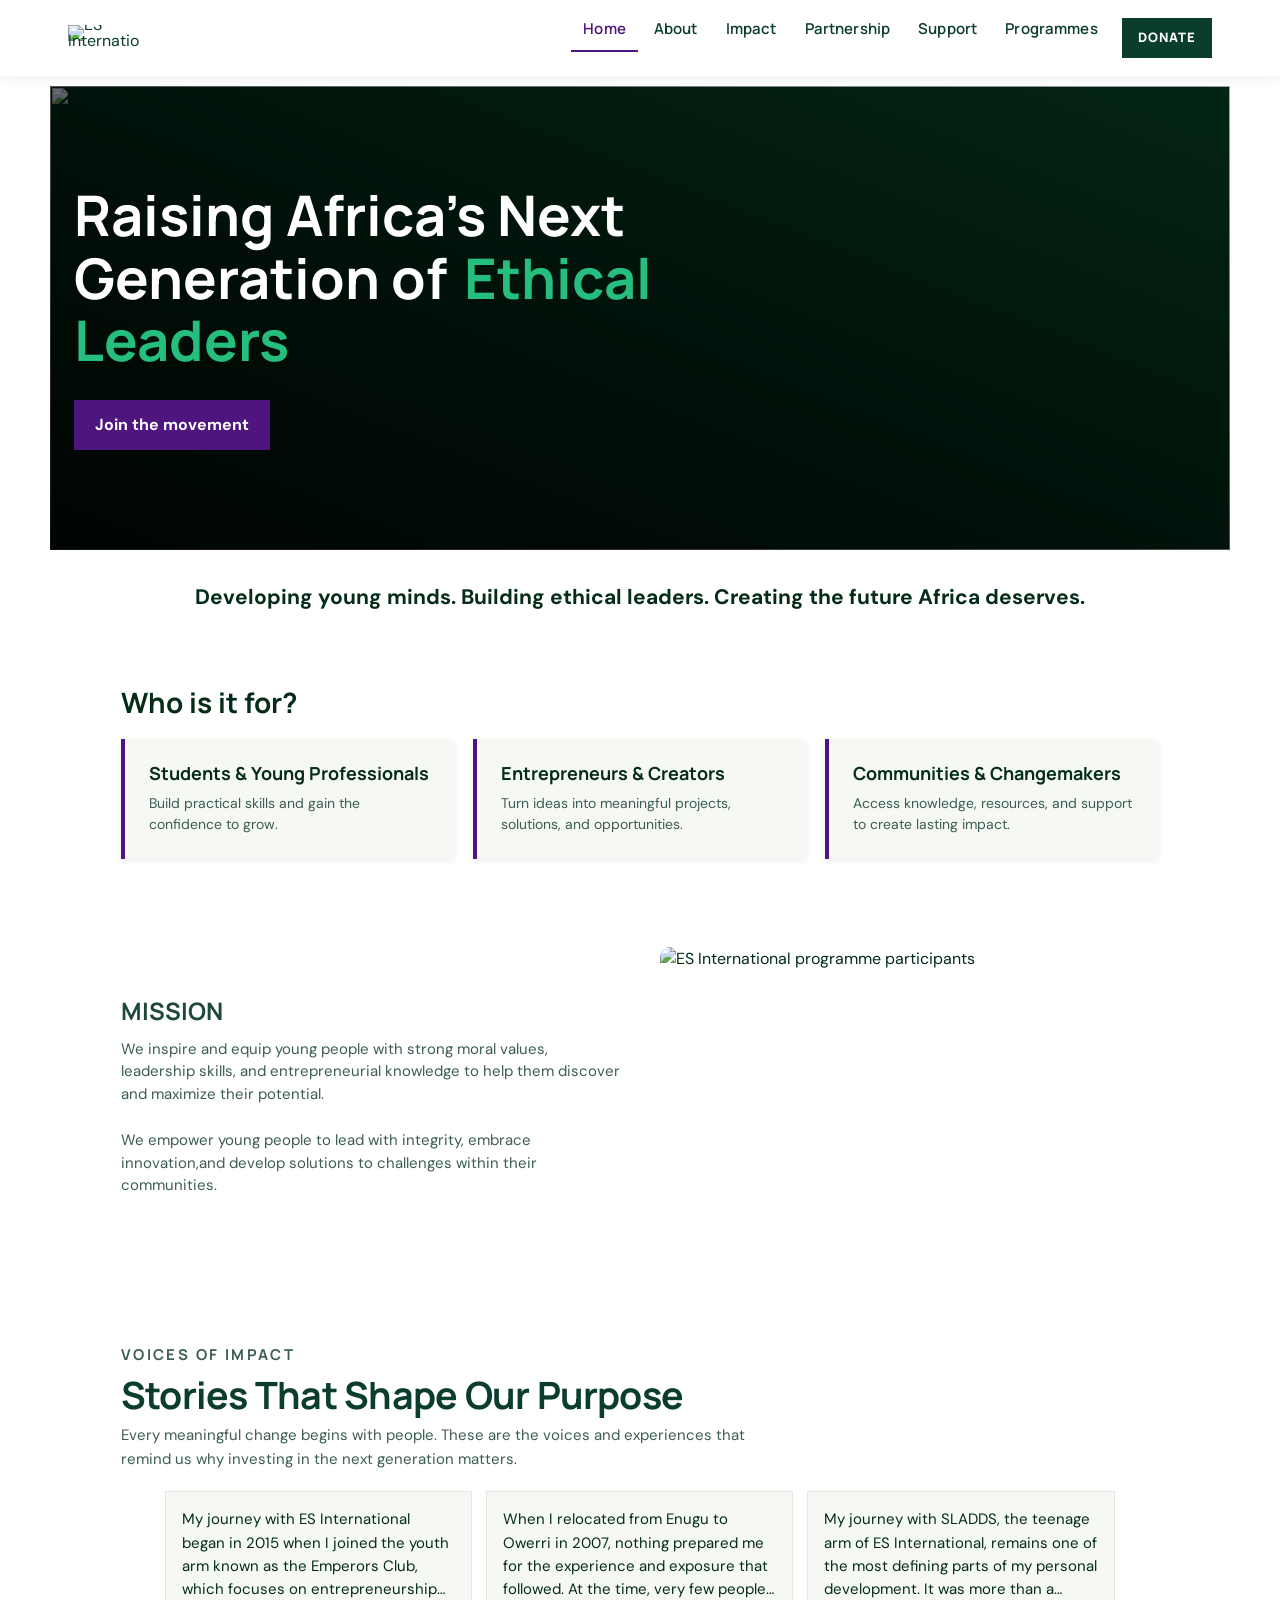
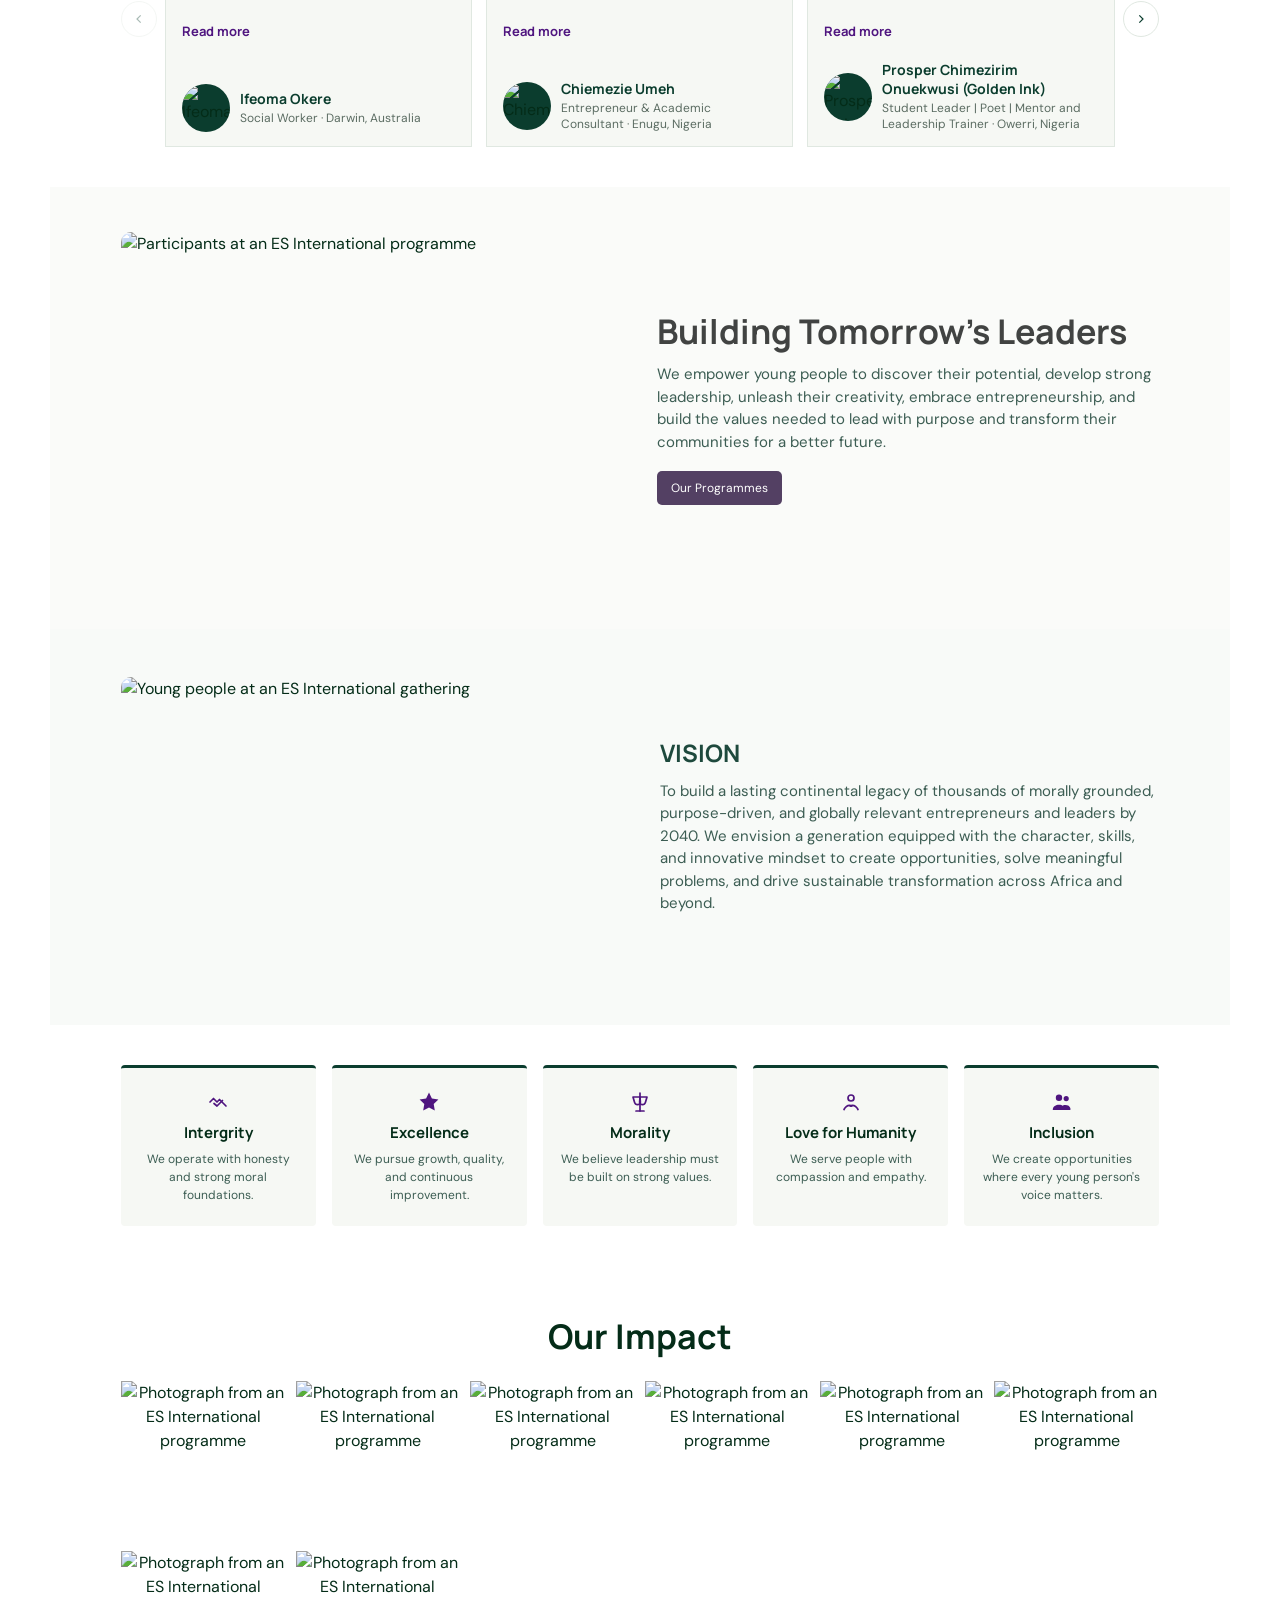
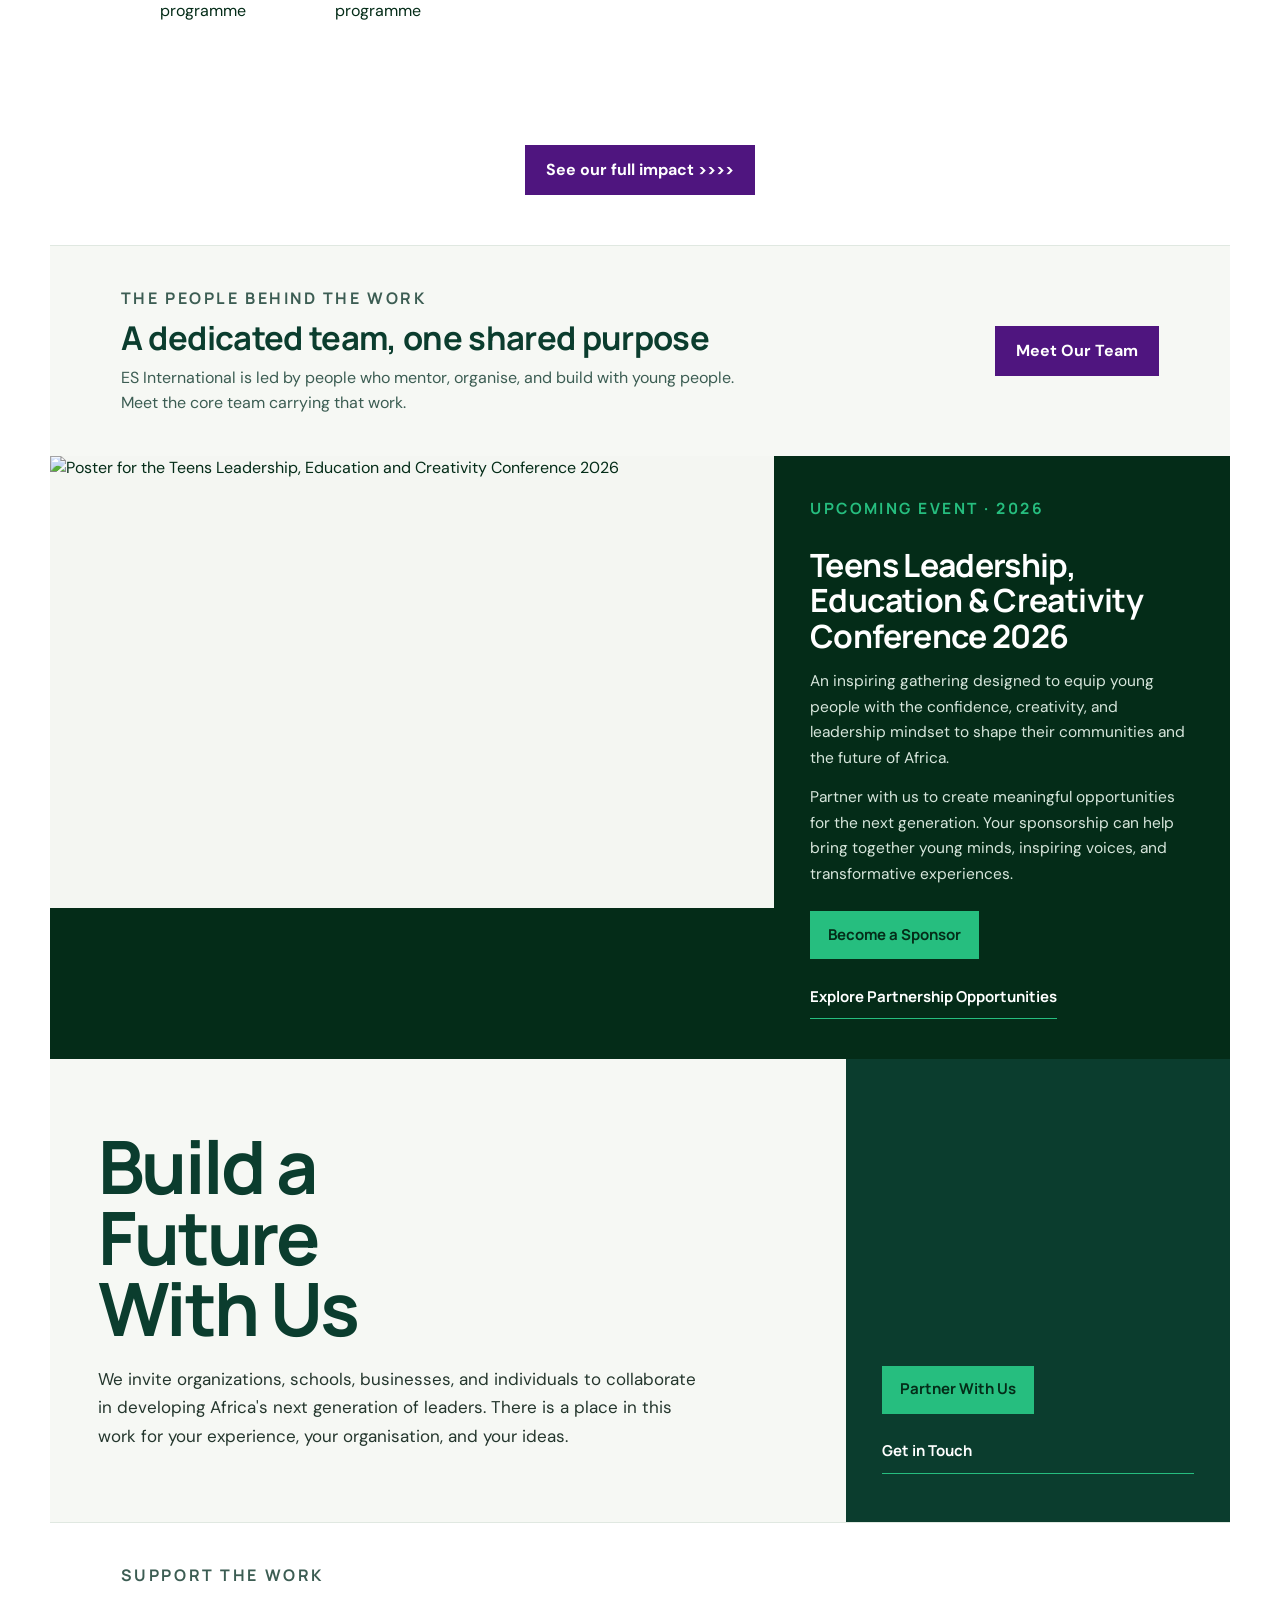
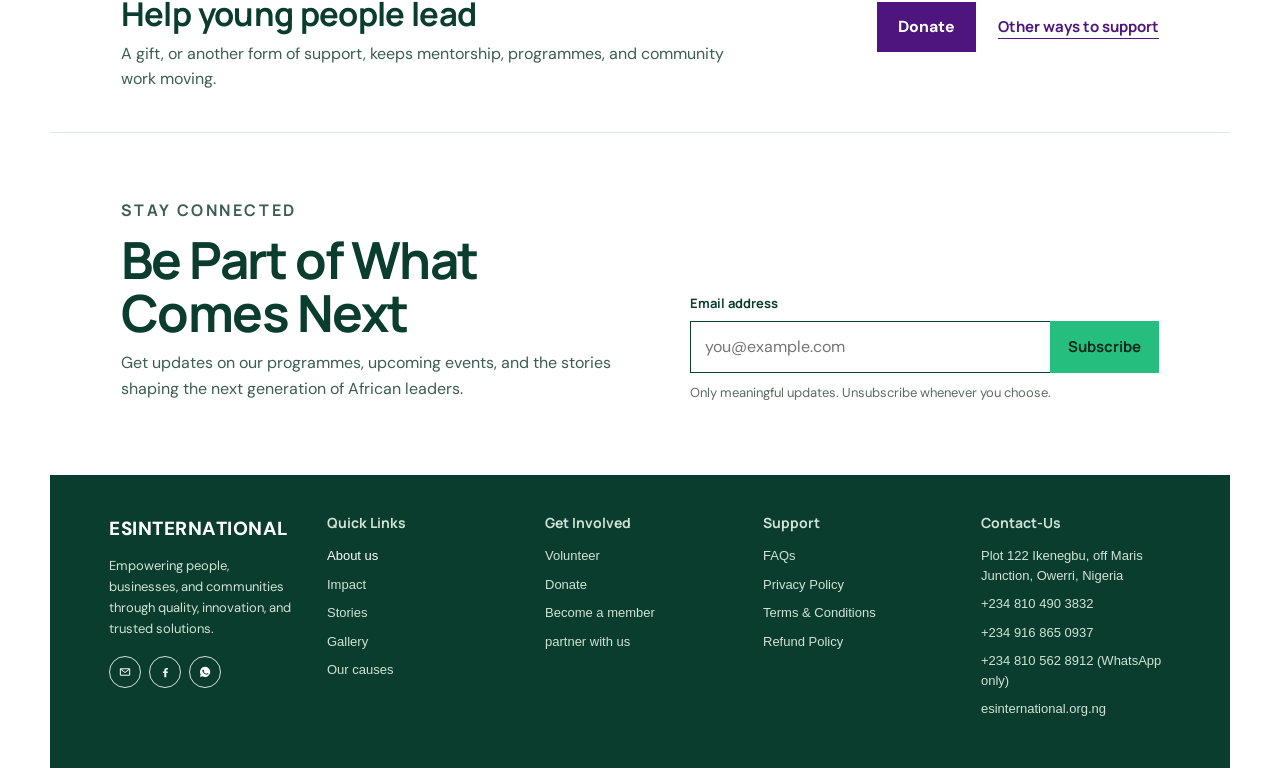
==== commit f335359f: "Add a Programmes page for the three published areas of work. Co-authored-by: Cursor <cursoragent@cur" ====
--- a/index.html
+++ b/index.html
@@ -28,7 +28,7 @@
           <li><a href="impact.html">Impact</a></li>
           <li><a href="partnership.html">Partnership</a></li>
           <li><a href="support.html">Support</a></li>
-          <!-- Restore when programmes.html exists: <li><a href="programmes.html">Programmes</a></li> -->
+          <li><a href="programmes.html">Programmes</a></li>
         </ul>
       </nav>
       <div class="header-actions">
@@ -170,7 +170,7 @@
           <div class="sladd-text">
             <h4>Building Tomorrow’s Leaders</h4>
             <p>We empower young people to discover their potential, develop strong leadership, unleash their creativity, embrace entrepreneurship, and build the values needed to lead with purpose and transform their communities for a better future.</p>
-            <a href="#" class="p-link"> Our Programmes</a>
+            <a href="programmes.html" class="p-link"> Our Programmes</a>
           </div>
         </section>
 
--- a/style.css
+++ b/style.css
@@ -2357,7 +2357,9 @@
   .partner-build,
   .support-content,
   .faq-section,
-  .contact {
+  .contact,
+  .programme-lead,
+  .programme-record {
     padding-left: 20px;
     padding-right: 20px;
   }
@@ -2681,3 +2683,181 @@
     transition: none;
   }
 }
+
+/* Programmes page */
+
+.programmes-hero p {
+  max-width: 40rem;
+  margin-top: 16px;
+  color: #e0e9e2;
+  font-size: 17px;
+  line-height: 1.7;
+  text-shadow: 0 2px 12px rgba(0, 0, 0, 0.4);
+}
+
+.programmes-hero-lead {
+  color: #26BE7F;
+  font-family: "Manrope", sans-serif;
+  font-size: clamp(1.35rem, 2vw, 1.75rem);
+  font-weight: 700;
+  line-height: 1.25;
+}
+
+.programme-jump {
+  display: flex;
+  flex-wrap: wrap;
+  gap: 12px 22px;
+  margin-bottom: 8px;
+}
+
+.programme-jump a,
+.way-card .text-link {
+  display: inline-block;
+  color: #4F157F;
+  font-family: "Manrope", sans-serif;
+  font-size: 14px;
+  font-weight: 700;
+  border-bottom: 1px solid #4F157F;
+}
+
+.way-card .text-link {
+  margin-top: 10px;
+}
+
+.programme-jump a:hover,
+.way-card .text-link:hover {
+  color: #0B3D2E;
+  border-bottom-color: #0B3D2E;
+}
+
+.programme-lead {
+  max-width: 46rem;
+  padding: 56px 5% 8px;
+}
+
+.programme-lead h2,
+.partner-intro-text h2 {
+  color: #0B3D2E;
+}
+
+.programme-lead h2 {
+  margin: 8px 0 12px;
+  font-size: clamp(1.8rem, 3vw, 2.4rem);
+  line-height: 1.15;
+}
+
+.programme-lead p,
+.programme-block p,
+.programme-block li {
+  color: #333;
+  font-size: 16px;
+  line-height: 1.7;
+}
+
+.programme-record {
+  padding: 8px 5% 56px;
+}
+
+.programme-block {
+  padding: 22px 0;
+  border-top: 1px solid #E0E8E1;
+}
+
+.programme-block h3 {
+  margin-bottom: 8px;
+  color: #0B3D2E;
+  font-size: 18px;
+}
+
+.programme-block p + p,
+.programme-block .programme-quote,
+.programme-block .programme-photos,
+.programme-block ul {
+  margin-top: 12px;
+}
+
+.programme-quote + .programme-quote {
+  margin-top: 16px;
+}
+
+.programme-block .programme-gap {
+  margin-top: 12px;
+  color: #3C5D53;
+  font-size: 15px;
+}
+
+.programme-block ul {
+  padding-left: 1.15rem;
+}
+
+.programme-block li + li {
+  margin-top: 6px;
+}
+
+.programme-gap {
+  padding: 14px 16px;
+  background: #F6F8F4;
+  border-left: 3px solid #4F157F;
+  color: #3C5D53;
+  font-size: 15px;
+  line-height: 1.6;
+}
+
+.programme-gap strong {
+  display: block;
+  margin-bottom: 4px;
+  color: #0B3D2E;
+  font-family: "Manrope", sans-serif;
+  font-size: 12px;
+  font-weight: 700;
+  letter-spacing: 0.08em;
+  text-transform: uppercase;
+}
+
+.programme-quote {
+  margin: 0;
+  padding: 4px 0 4px 16px;
+  border-left: 3px solid #0B3D2E;
+}
+
+.programme-quote p {
+  color: #24362d;
+}
+
+.programme-quote .programme-cite {
+  margin-top: 8px;
+  color: #3C5D53;
+  font-size: 14px;
+}
+
+.programme-photos {
+  display: grid;
+  grid-template-columns: repeat(auto-fit, minmax(220px, 1fr));
+  gap: 16px 18px;
+}
+
+.programme-photos img {
+  display: block;
+  width: 100%;
+  height: 240px;
+  object-fit: cover;
+}
+
+.partner-intro-img img.programme-poster,
+.programme-photos img.programme-poster {
+  height: auto;
+  max-height: 520px;
+  object-fit: contain;
+  background: #F6F8F4;
+}
+
+.programme-photos figcaption {
+  margin-top: 8px;
+  color: #3C5D53;
+  font-size: 13px;
+  line-height: 1.5;
+}
+
+.future .programme-points p + p {
+  margin-top: 14px;
+}
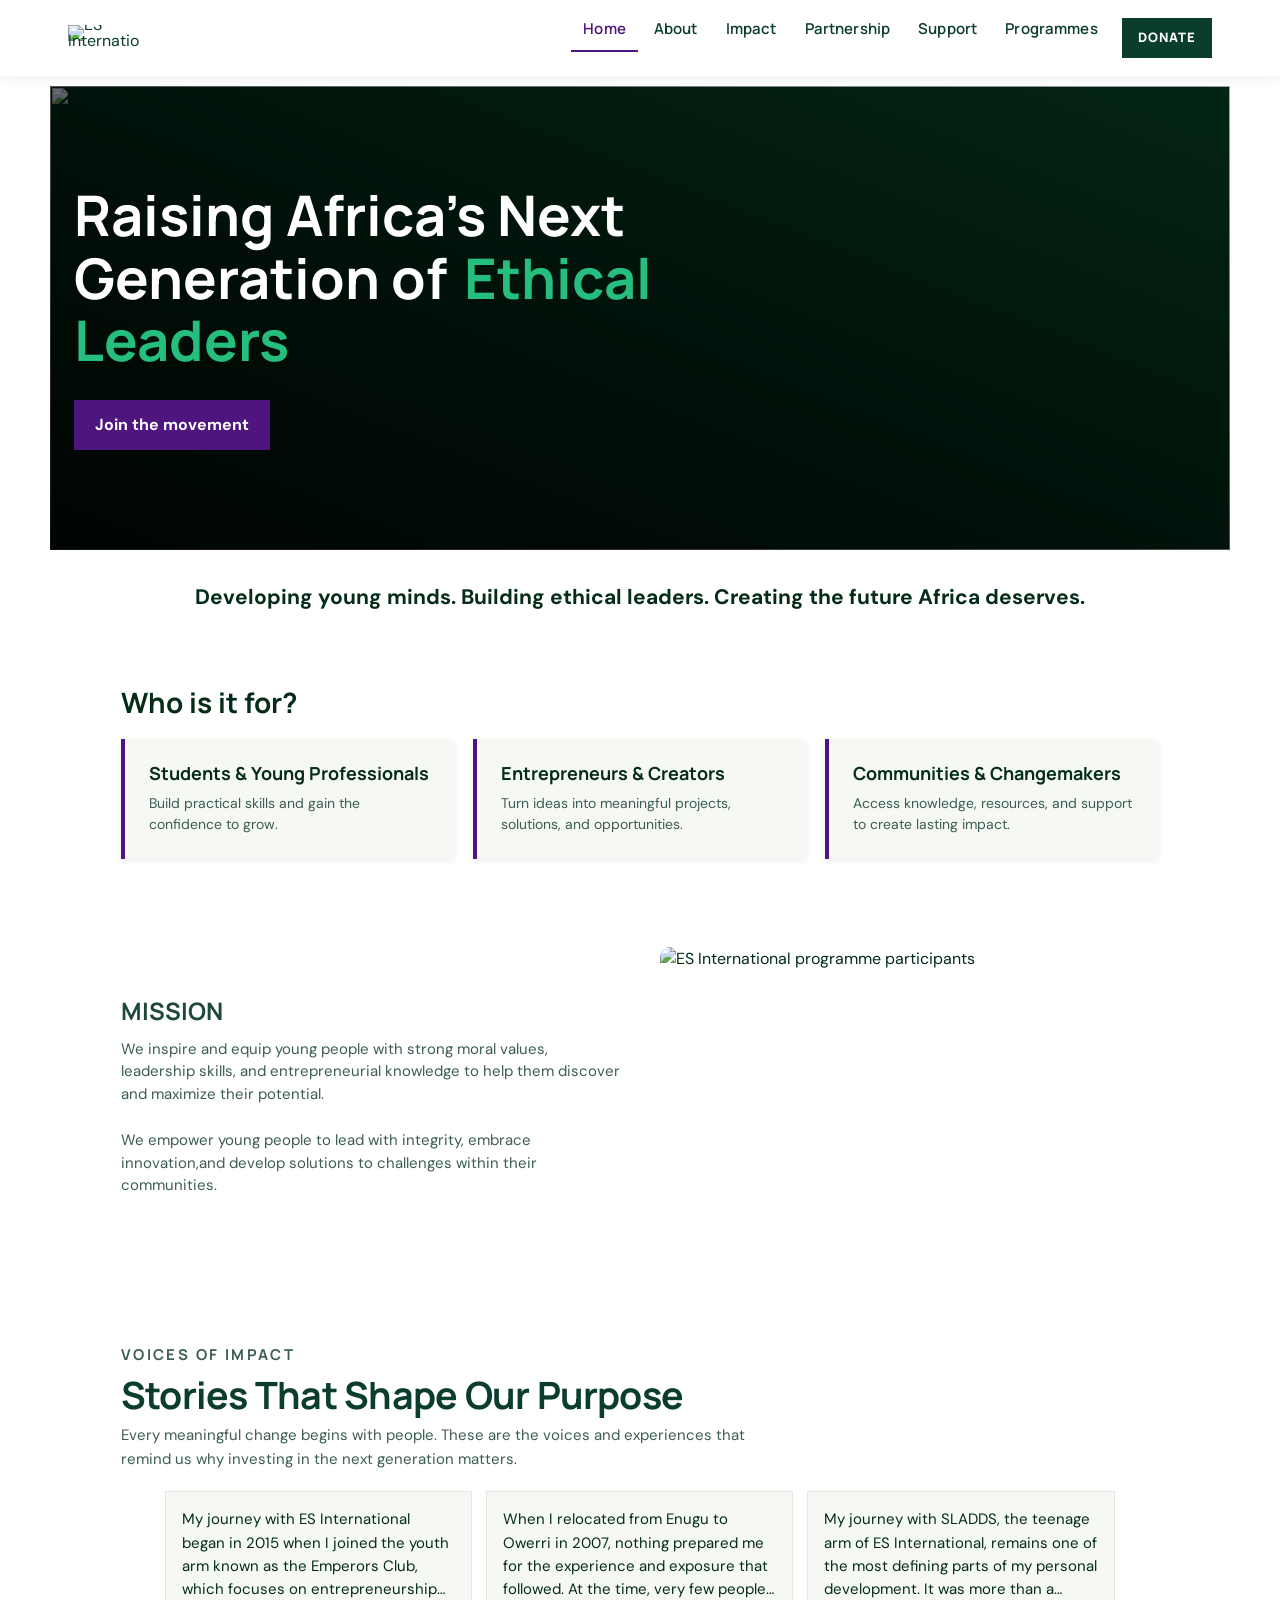
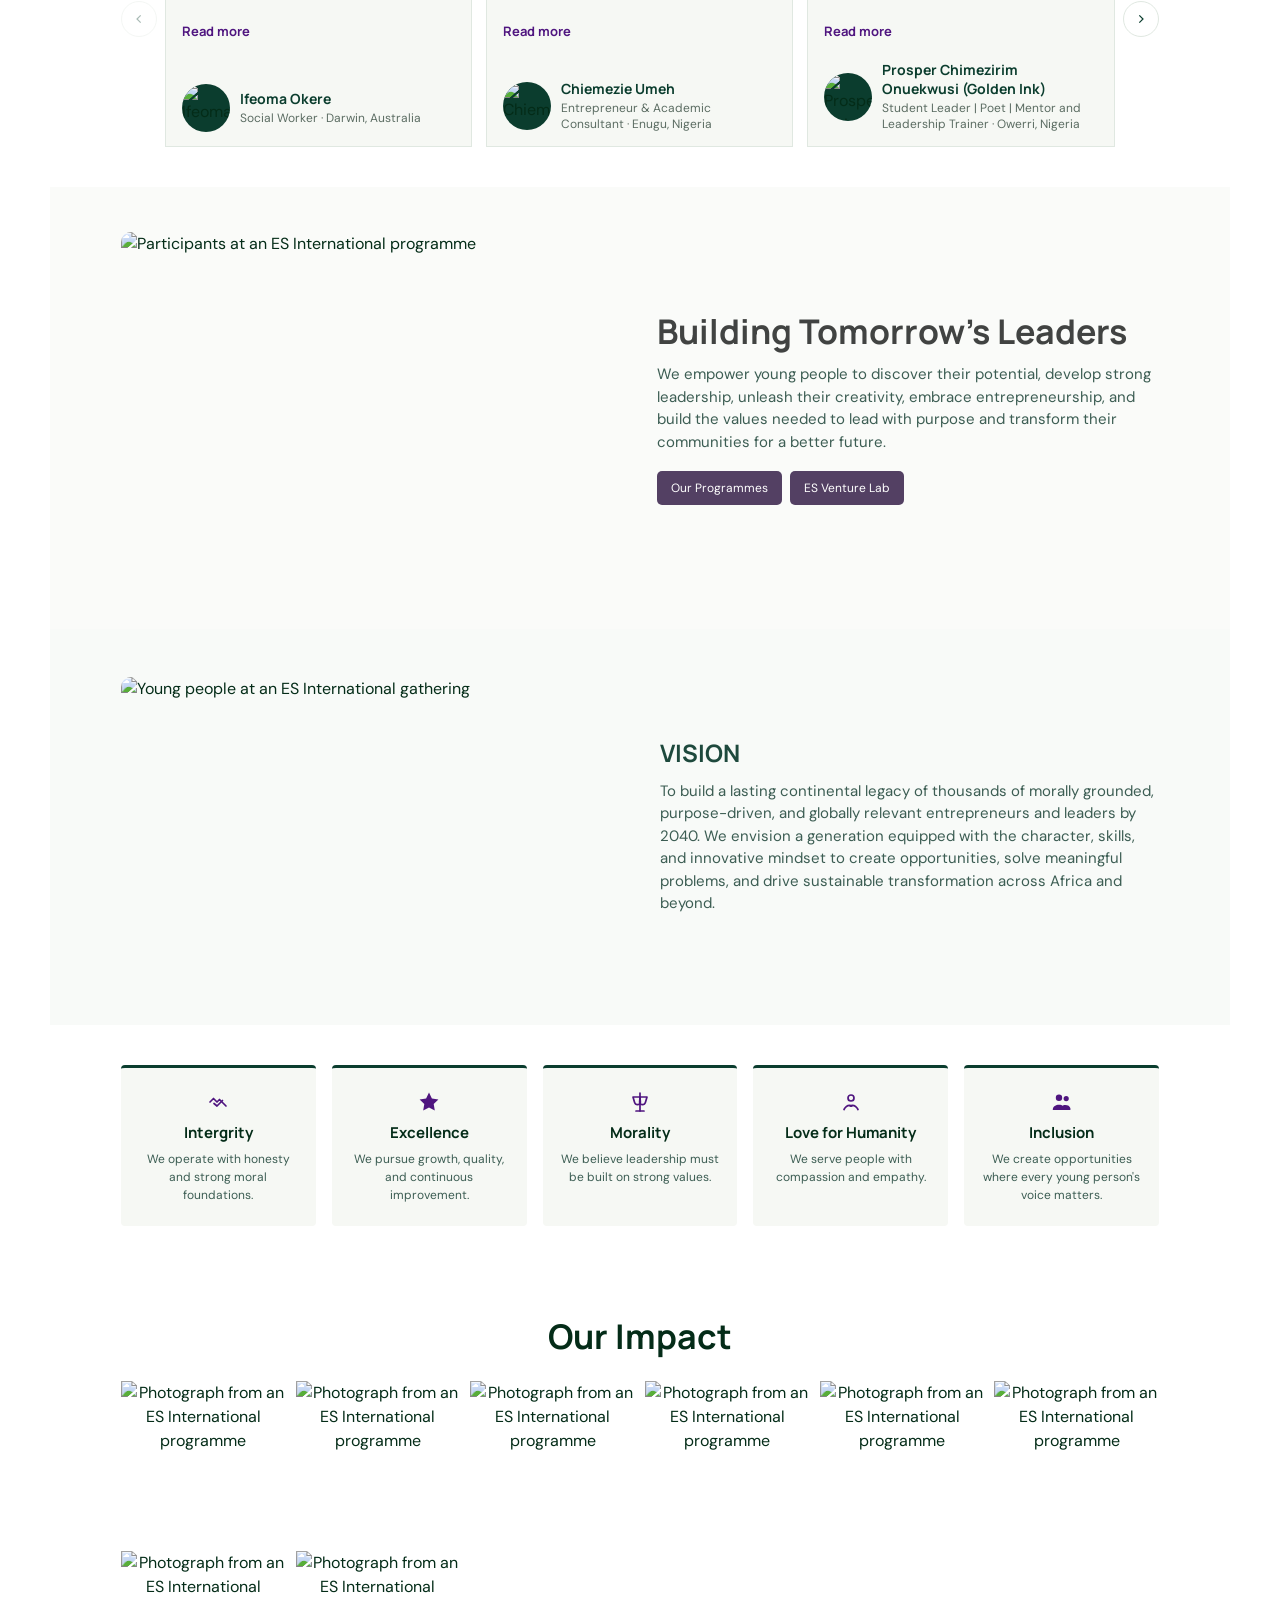
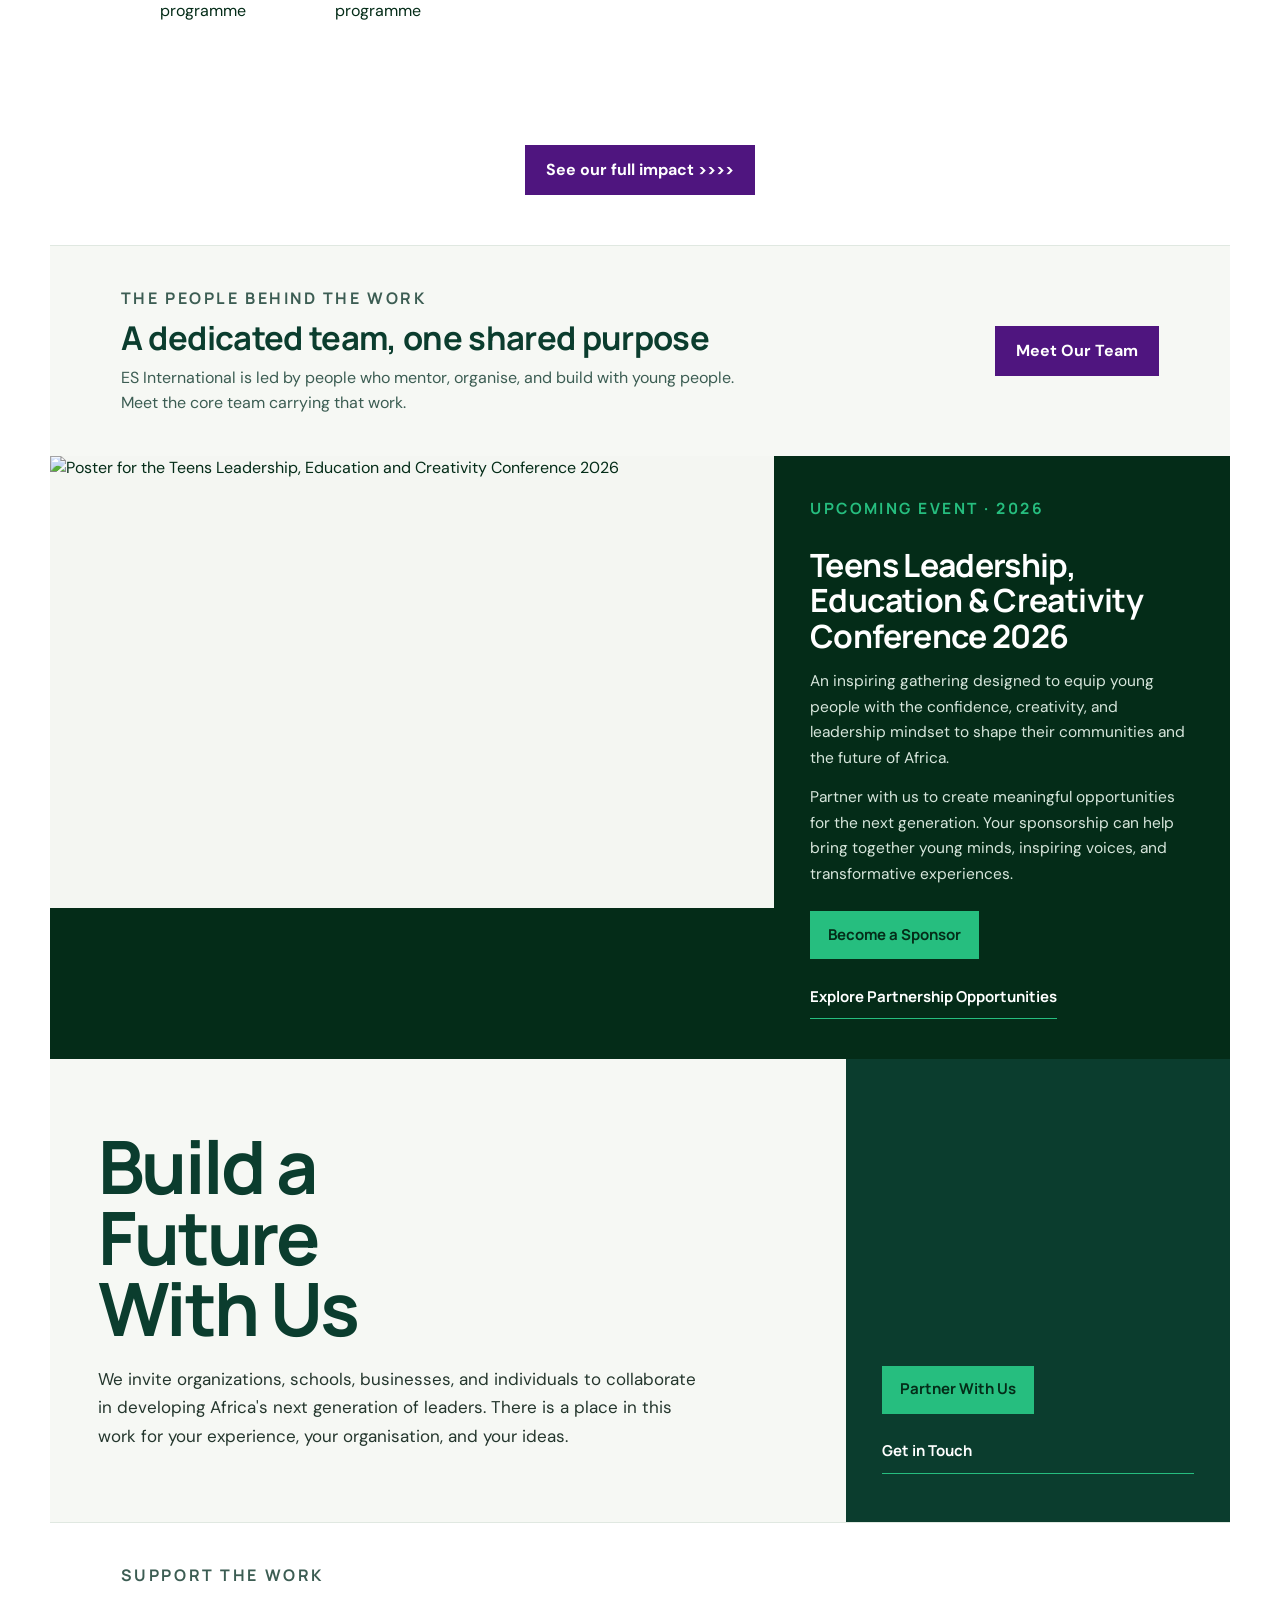
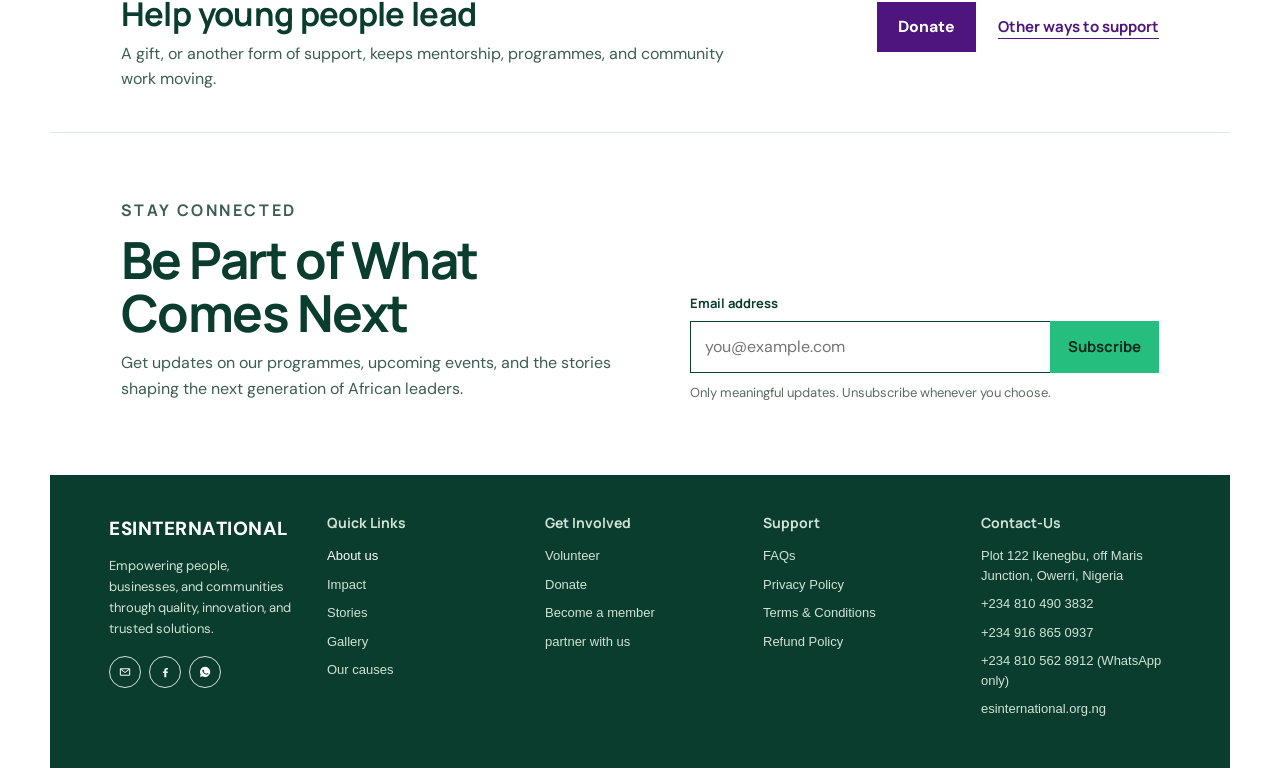
==== commit 7b328bc0: "Add a public ES Venture Lab library so courses, videos, and documents can be found from the site. Co" ====
--- a/index.html
+++ b/index.html
@@ -170,7 +170,10 @@
           <div class="sladd-text">
             <h4>Building Tomorrow’s Leaders</h4>
             <p>We empower young people to discover their potential, develop strong leadership, unleash their creativity, embrace entrepreneurship, and build the values needed to lead with purpose and transform their communities for a better future.</p>
-            <a href="programmes.html" class="p-link"> Our Programmes</a>
+            <div class="sladd-actions">
+              <a href="programmes.html" class="p-link"> Our Programmes</a>
+              <a href="venture-lab/index.html" class="p-link">ES Venture Lab</a>
+            </div>
           </div>
         </section>
 
--- a/style.css
+++ b/style.css
@@ -533,6 +533,16 @@
   color: white;
   border-radius: 5px;
   font-size: 12px;
+}
+
+.sladd-actions {
+  display: flex;
+  flex-wrap: wrap;
+  gap: 8px;
+}
+
+.programme-entry {
+  margin-top: 18px;
 }
 
 /* Mission */
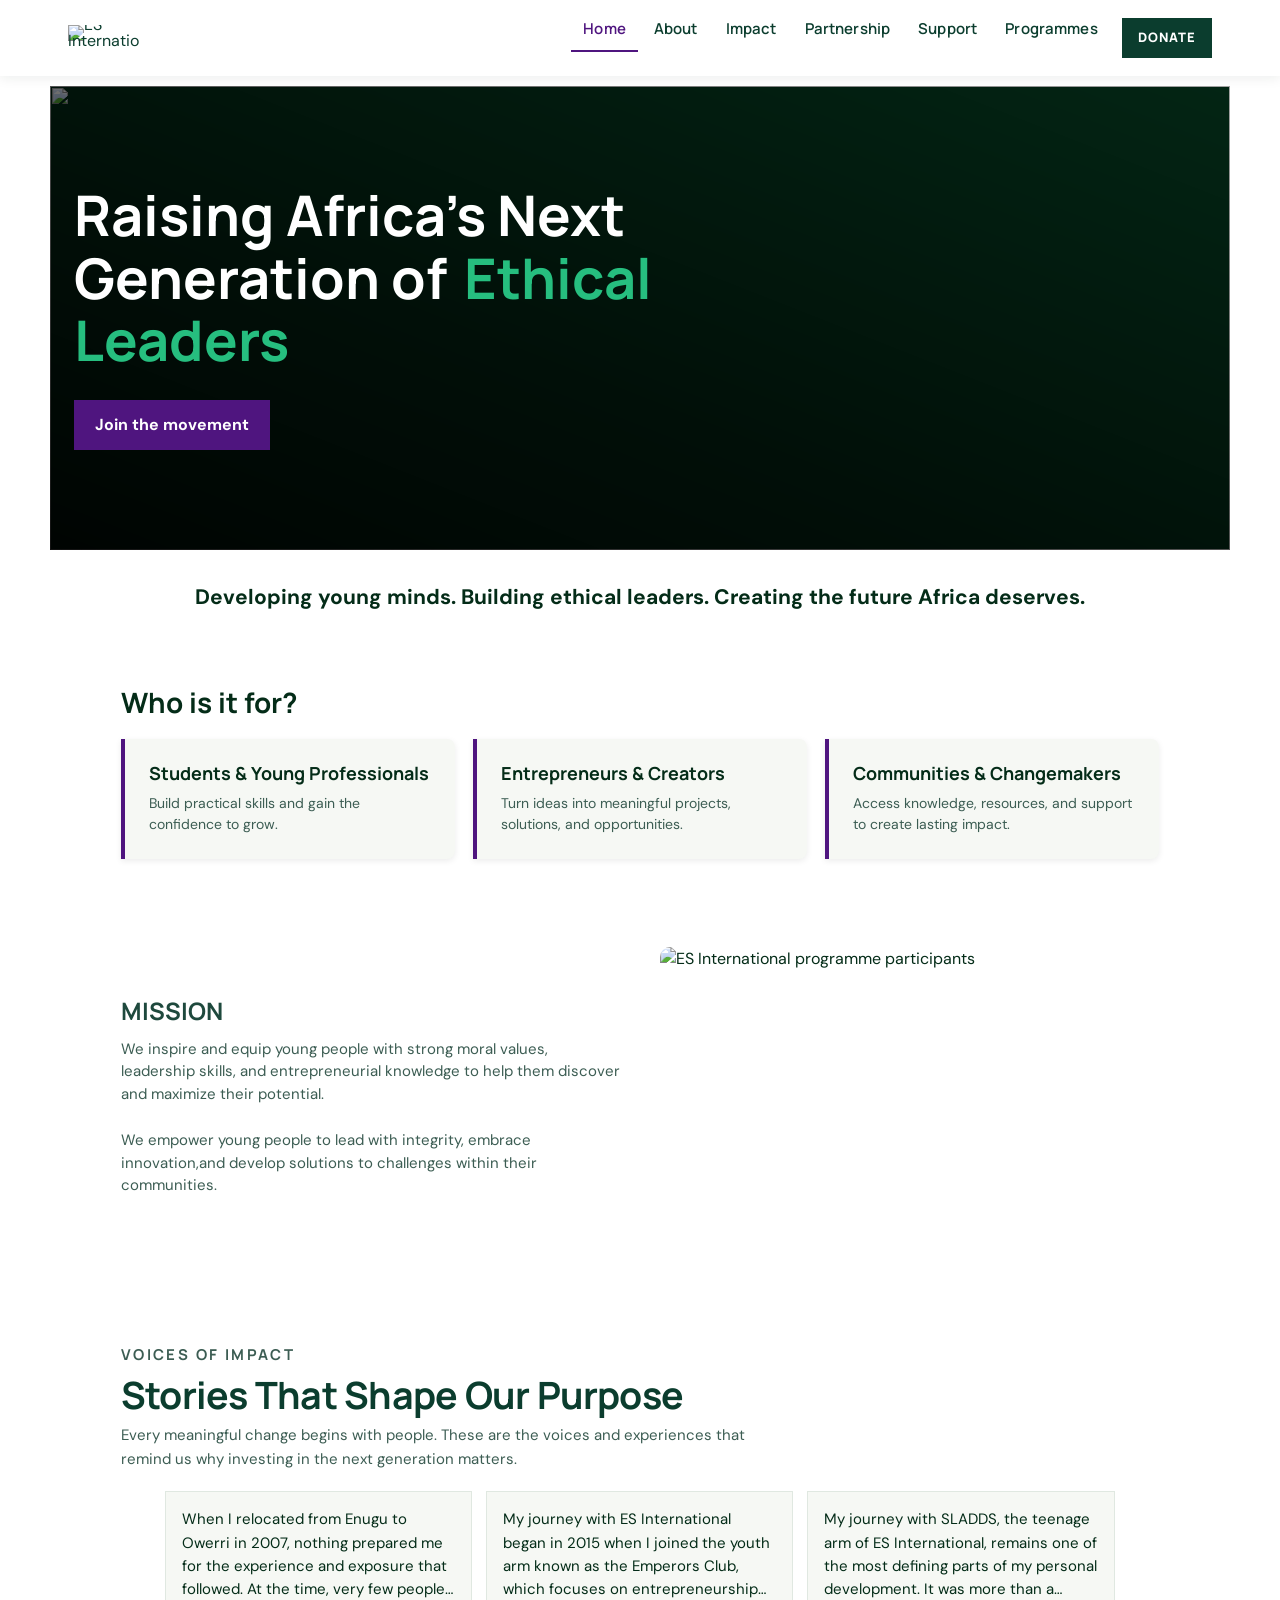
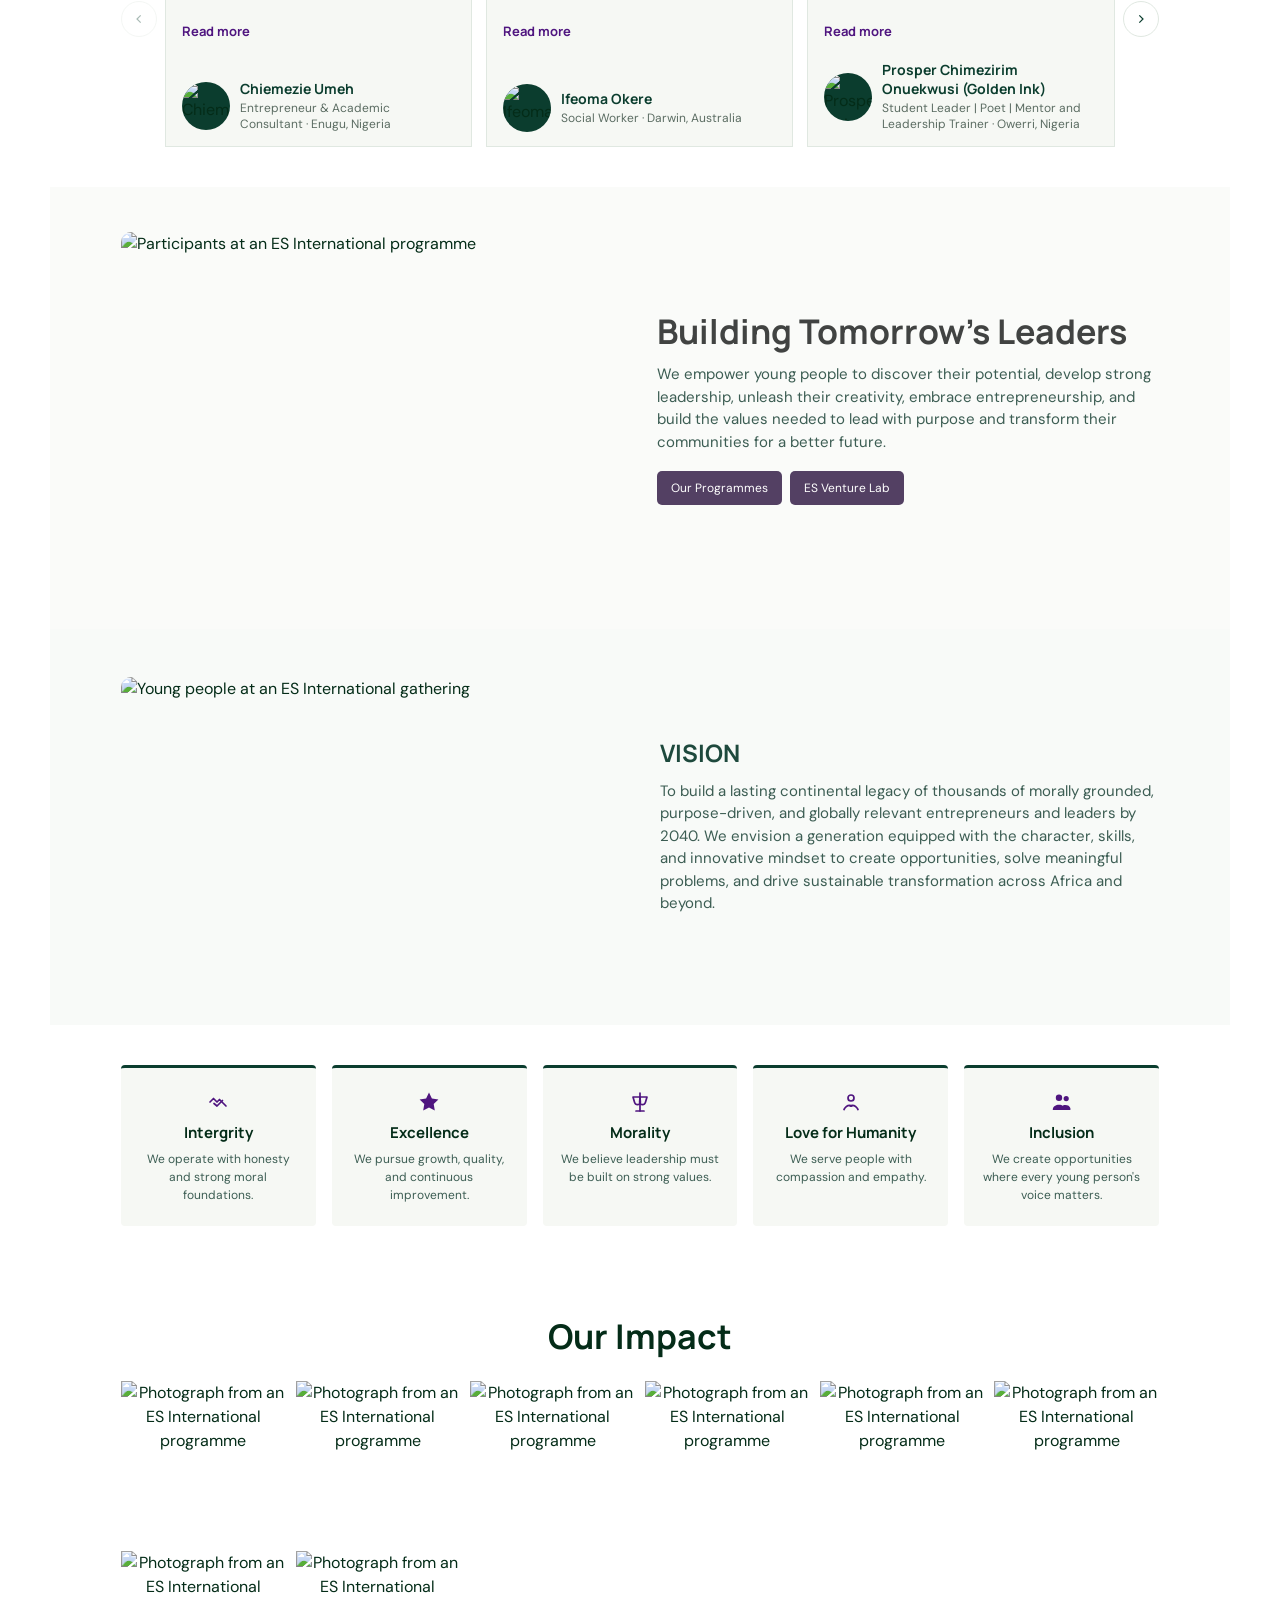
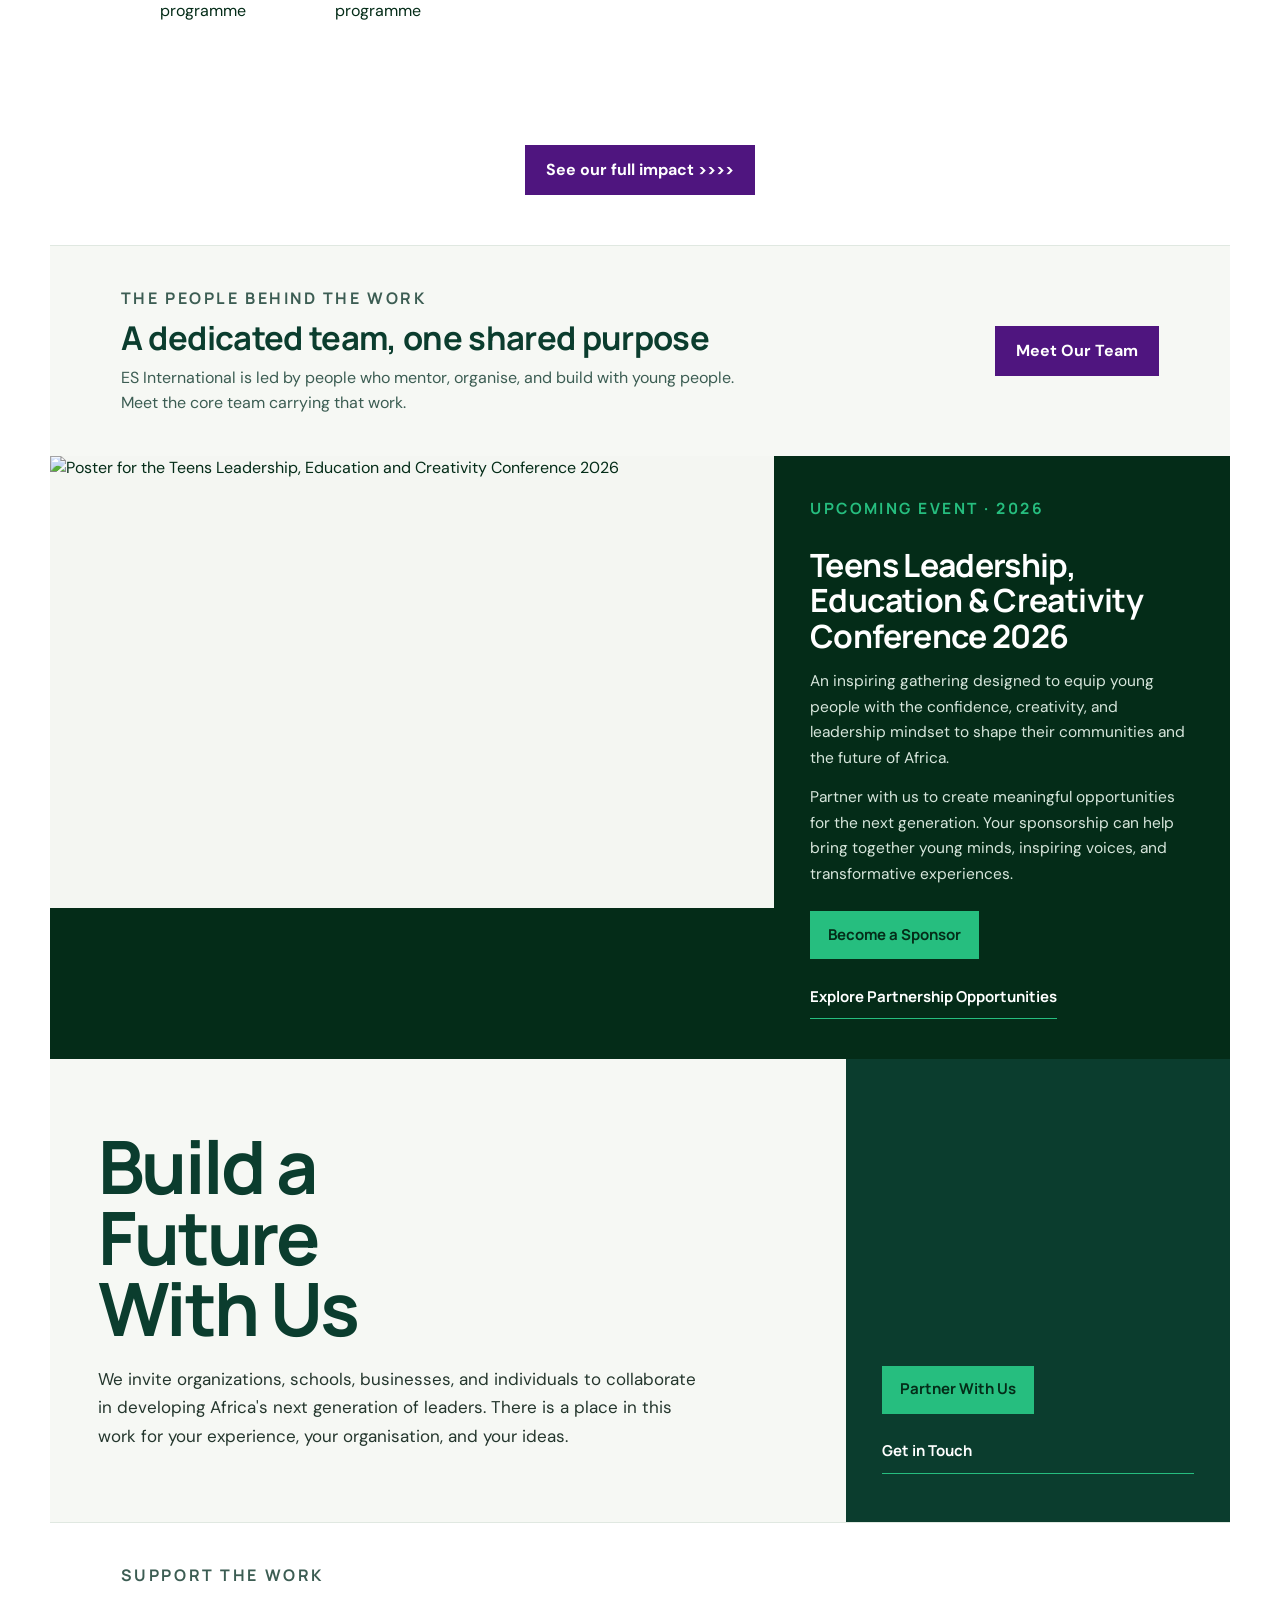
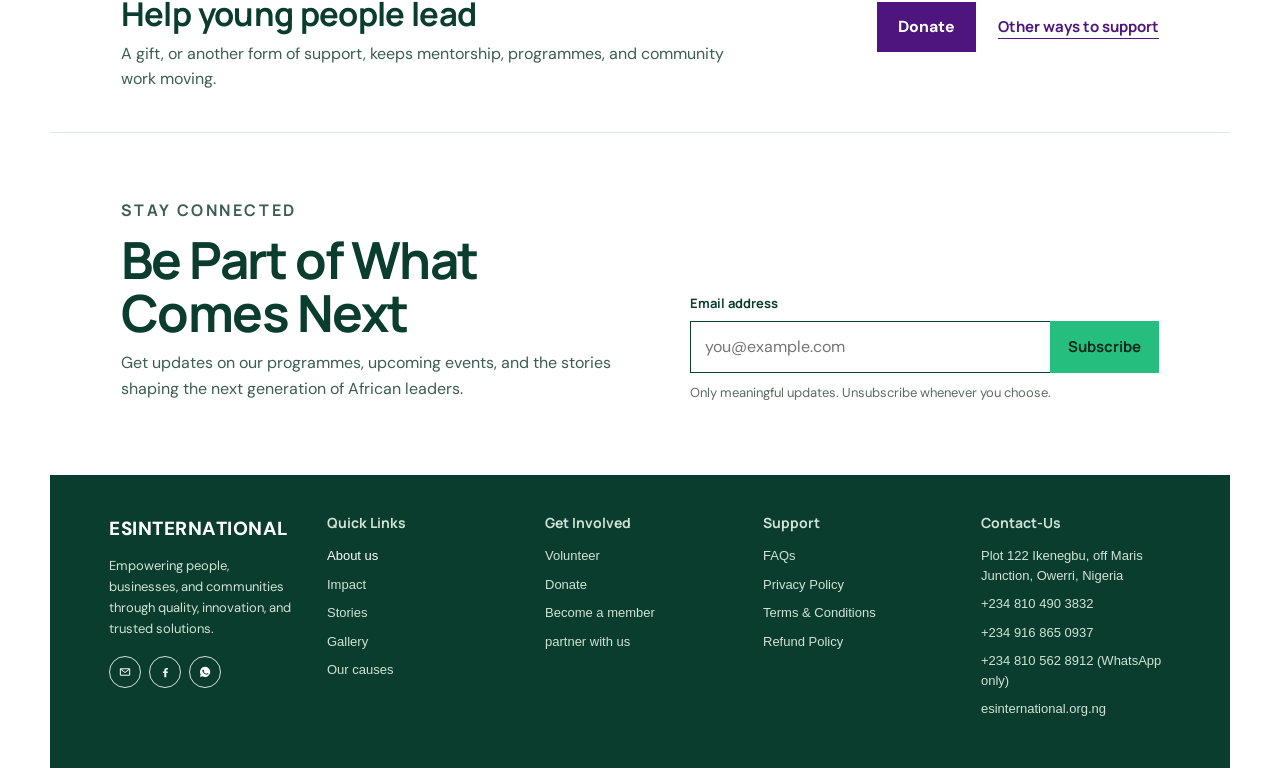
==== commit 2b847932: "homepage carousel changes and testimonial section changes" ====
--- a/index.html
+++ b/index.html
@@ -44,7 +44,7 @@
     <div class="container">
       <main id="main">
         <section class="hero">
-          <div id="heroCarousel" class="carousel slide carousel-fade hero-carousel" data-bs-ride="carousel" aria-label="Home highlights">
+          <div id="heroCarousel" class="carousel slide carousel-fade hero-carousel" data-bs-ride="carousel" data-bs-interval="3000" aria-label="Home highlights">
             <div class="carousel-inner">
               <div class="carousel-item active">
                 <img src="https://res.cloudinary.com/ytqwaayr/image/upload/f_auto,q_auto,w_1280/v1790820852/file_00000000d9d48210a40a901cc778ddf7.png" srcset="https://res.cloudinary.com/ytqwaayr/image/upload/f_auto,q_auto,w_640/v1790820852/file_00000000d9d48210a40a901cc778ddf7.png 640w, https://res.cloudinary.com/ytqwaayr/image/upload/f_auto,q_auto,w_960/v1790820852/file_00000000d9d48210a40a901cc778ddf7.png 960w, https://res.cloudinary.com/ytqwaayr/image/upload/f_auto,q_auto,w_1280/v1790820852/file_00000000d9d48210a40a901cc778ddf7.png 1280w, https://res.cloudinary.com/ytqwaayr/image/upload/f_auto,q_auto,w_1600/v1790820852/file_00000000d9d48210a40a901cc778ddf7.png 1600w" sizes="100vw" alt="" width="1600" height="1000" fetchpriority="high" decoding="async">
@@ -83,6 +83,14 @@
               <!-- CAROUSEL_IMAGE_11: picture3_lyu0ut.jpg -->
               <div class="carousel-item">
                 <img src="https://media.broadbrand.com.ng/image/picture3_lyu0ut.jpg" alt="Participants in discussion at an ES International meeting" width="1600" height="1000" loading="lazy" fetchpriority="low" decoding="async">
+              </div>
+              <!-- CAROUSEL_IMAGE_12: replace this URL with the first additional image when ready -->
+              <div class="carousel-item">
+                <img src="https://media.broadbrand.com.ng/image/img-carr-1.jpg" alt="" width="1600" height="1000" loading="lazy" fetchpriority="low" decoding="async">
+              </div>
+              <!-- CAROUSEL_IMAGE_13: replace this URL with the second additional image when ready -->
+              <div class="carousel-item">
+                <img src="https://media.broadbrand.com.ng/image/img-carr-2.jpg" alt="" width="1600" height="1000" loading="lazy" fetchpriority="low" decoding="async">
               </div>
             </div>
           </div>
--- a/style.css
+++ b/style.css
@@ -2871,3 +2871,240 @@
 .future .programme-points p + p {
   margin-top: 14px;
 }
+
+.sdg-list {
+  margin: 8px 0 0;
+  padding: 0;
+  list-style: none;
+}
+
+.sdg-item {
+  display: grid;
+  grid-template-columns: 56px minmax(0, 1fr);
+  gap: 14px 16px;
+  padding: 16px 0;
+  border-top: 1px solid #E0E8E1;
+}
+
+.sdg-num {
+  display: grid;
+  place-items: center;
+  width: 56px;
+  height: 56px;
+  background: #0B3D2E;
+  color: #fff;
+  font-family: "Manrope", sans-serif;
+  font-size: 20px;
+  font-weight: 800;
+}
+
+.sdg-item h4 {
+  margin: 0 0 6px;
+  color: #0B3D2E;
+  font-size: 17px;
+  line-height: 1.3;
+}
+
+.sdg-item h4 a {
+  color: #4F157F;
+  border-bottom: 1px solid #4F157F;
+}
+
+.sdg-item h4 a:hover {
+  color: #0B3D2E;
+  border-bottom-color: #0B3D2E;
+}
+
+.sdg-official,
+.sdg-note,
+.skillup-hint {
+  color: #3C5D53;
+  font-size: 15px;
+  line-height: 1.6;
+}
+
+.sdg-item p + p,
+.sdg-note {
+  margin-top: 8px;
+}
+
+.skillup-gallery {
+  margin-top: 16px;
+}
+
+.skillup-grid {
+  display: grid;
+  grid-template-columns: repeat(4, minmax(0, 1fr));
+  gap: 12px;
+  margin: 14px 0 0;
+  padding: 0;
+  list-style: none;
+}
+
+.skillup-open {
+  display: block;
+  padding: 0;
+  border: 0;
+  background: #F6F8F4;
+  cursor: pointer;
+  text-decoration: none;
+}
+
+.skillup-open img {
+  display: block;
+  width: 100%;
+  aspect-ratio: 4 / 3;
+  object-fit: cover;
+  background: #E0E8E1;
+}
+
+.skillup-open.is-missing {
+  display: grid;
+  place-items: center;
+  min-height: 140px;
+  padding: 16px;
+  color: #3C5D53;
+  font-size: 14px;
+  line-height: 1.5;
+  text-align: center;
+}
+
+.skillup-open.is-missing img {
+  display: none;
+}
+
+.skillup-modal {
+  width: 100%;
+  height: 100%;
+  max-width: none;
+  max-height: none;
+  margin: 0;
+  padding: 20px 16px;
+  border: 0;
+  background: rgba(4, 44, 24, 0.92);
+  color: #fff;
+}
+
+.skillup-modal::backdrop {
+  background: rgba(4, 44, 24, 0.92);
+}
+
+.skillup-modal[open] {
+  display: flex;
+  align-items: center;
+  justify-content: center;
+}
+
+.skillup-panel {
+  display: flex;
+  flex-direction: column;
+  width: min(960px, 100%);
+  max-height: 100%;
+}
+
+.skillup-toolbar {
+  display: flex;
+  align-items: center;
+  gap: 12px;
+  margin-bottom: 12px;
+}
+
+.skillup-count,
+.skillup-panel figcaption {
+  margin: 0;
+  color: #fff;
+  font-size: 14px;
+  line-height: 1.5;
+}
+
+.skillup-count {
+  margin-right: auto;
+}
+
+.skillup-panel figcaption {
+  margin-top: 10px;
+}
+
+.skillup-panel figure {
+  margin: 0;
+}
+
+.skillup-panel img {
+  display: block;
+  width: auto;
+  max-width: 100%;
+  max-height: calc(100vh - 220px);
+  margin: 0 auto;
+  object-fit: contain;
+  background: #042C18;
+}
+
+.skillup-panel img.is-missing {
+  display: none;
+}
+
+.skillup-fallback {
+  margin: 0;
+  padding: 28px 16px;
+  background: #F6F8F4;
+  color: #3C5D53;
+  text-align: center;
+}
+
+.skillup-fallback[hidden] {
+  display: none;
+}
+
+.skillup-close,
+.skillup-prev,
+.skillup-next {
+  min-height: 48px;
+  padding: 0 16px;
+  border: 0;
+  background: #4F157F;
+  color: #fff;
+  font-family: "Manrope", sans-serif;
+  font-size: 14px;
+  font-weight: 700;
+  cursor: pointer;
+}
+
+.skillup-close:hover,
+.skillup-prev:hover,
+.skillup-next:hover {
+  background: #0B3D2E;
+}
+
+@media (max-width: 800px) {
+  .skillup-grid {
+    grid-template-columns: 1fr 1fr;
+  }
+}
+
+@media (max-width: 560px) {
+  .skillup-grid,
+  .sdg-item {
+    grid-template-columns: 1fr;
+  }
+
+  .skillup-toolbar {
+    display: grid;
+    grid-template-columns: 1fr 1fr;
+  }
+
+  .skillup-count {
+    grid-column: 1 / -1;
+    margin-right: 0;
+    order: -1;
+  }
+
+  .skillup-prev,
+  .skillup-next,
+  .skillup-close {
+    width: 100%;
+  }
+
+  .skillup-close {
+    grid-column: 1 / -1;
+  }
+}
